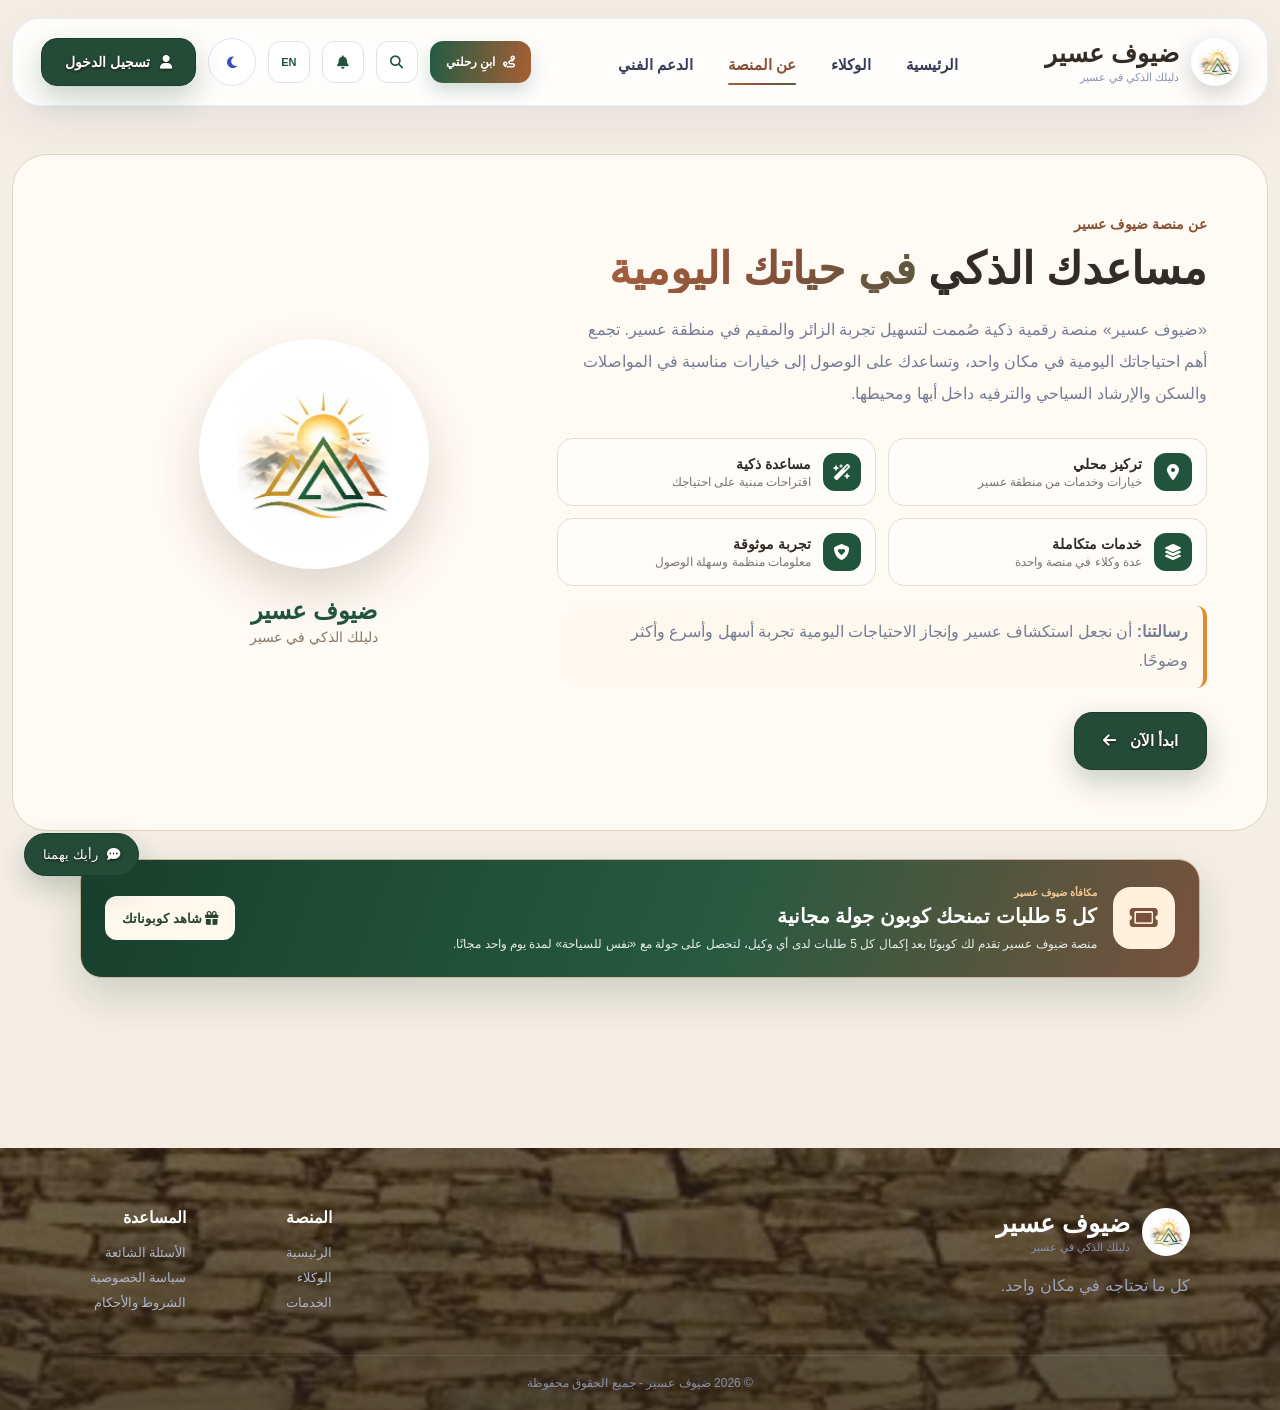
==== about.html @ 9cfccccc "Add real weather-aware smart trip planning" ====
<!DOCTYPE html>
<html lang="ar" dir="rtl">
<head>
    <meta charset="UTF-8"><meta name="viewport" content="width=device-width, initial-scale=1.0">
    <title>عن المنصة | ضيوف عسير</title>
    <link rel="stylesheet" href="style.css?v=275">
    <link rel="icon" type="image/png" href="assets/brand/duof-asir-sun-logo.png">
    <link rel="stylesheet" href="https://cdnjs.cloudflare.com/ajax/libs/font-awesome/6.5.2/css/all.min.css">
</head>
<body class="section-page about-only-page" data-page="about">
    <div class="page-loading"><i class="fa-solid fa-spinner fa-spin"></i><span>جاري فتح معلومات المنصة...</span></div>
    <script src="section-page.js?v=275"></script>
</body>
</html>
---- style.css ----
:root {
    --primary: #8a4f35;
    --primary-dark: #663927;
    --purple: #76684c;

    --text: #352b25;
    --muted: #786c62;

    --white: #ffffff;
    --light-bg: #f5efe6;
    --border: #e4d7c7;

    --gradient:
        linear-gradient(
            120deg,
            #a85f3d 0%,
            #86513a 52%,
            #5d5740 100%
        );

    --shadow:
        0 20px 60px rgba(86, 61, 44, 0.12);
}


* {
    box-sizing: border-box;
    margin: 0;
    padding: 0;
}


html {
    scroll-behavior: smooth;
}


body {
    font-family: "Tajawal", sans-serif;
    background: #f4eee5;
    color: var(--text);
    overflow-x: hidden;
}


button,
input {
    font-family: inherit;
}


button,
a {
    -webkit-tap-highlight-color: transparent;
}


a {
    text-decoration: none;
    color: inherit;
}


/* ================= NAVBAR ================= */

.navbar {
    width: calc(100% - 80px);
    max-width: 1450px;
    min-height: 88px;

    margin: 18px auto;

    padding: 0 28px;

    display: flex;
    align-items: center;
    justify-content: space-between;

    gap: 25px;

    position: sticky;
    top: 12px;
    z-index: 1000;

    background: rgba(255,255,255,.87);

    backdrop-filter: blur(20px);

    border: 1px solid rgba(230,235,250,.9);

    border-radius: 28px;

    box-shadow:
        0 15px 50px rgba(57, 65, 121, .08);
}


.brand {
    display: flex;
    align-items: center;
    gap: 12px;
}


.brand-icon {
    position: relative;

    width: 48px;
    height: 48px;

    display: flex;
    align-items: center;
    justify-content: center;

    border-radius: 16px;

    color: white;

    background: var(--gradient);

    font-size: 20px;

    box-shadow:
        0 8px 25px rgba(93, 80, 255, .25);
}


.brand-icon::after {
    content: "";

    position: absolute;

    width: 18px;
    height: 18px;

    top: -4px;
    left: -4px;

    border-radius: 6px;

    background: linear-gradient(
        135deg,
        #e4a2ff,
        #7d5cff
    );

    transform: rotate(45deg);

    opacity: .85;
}


.brand h2 {
    font-size: 25px;
    font-weight: 800;
    line-height: 1;
}


.brand span {
    display: block;

    margin-top: 5px;

    font-size: 11px;

    color: #8991ac;
}


.nav-links {
    display: flex;
    align-items: center;
    gap: 35px;
}


.nav-links a {
    position: relative;

    padding: 32px 0 27px;

    font-size: 15px;
    font-weight: 600;

    color: #373d59;

    transition: .25s;
}


.nav-links a:hover,
.nav-links a.active {
    color: #6550f5;
}


.nav-links a.active::after {
    content: "";

    position: absolute;

    bottom: 16px;
    right: 0;

    width: 100%;
    height: 2px;

    border-radius: 10px;

    background: var(--gradient);
}


.nav-actions {
    display: flex;
    align-items: center;
    gap: 12px;
}


.theme-btn {
    width: 48px;
    height: 48px;

    border: 1px solid #dde4f6;

    border-radius: 50%;

    background: white;

    color: #394bc5;

    cursor: pointer;

    transition: .25s;
}


.theme-btn:hover {
    transform: translateY(-2px);
    box-shadow: 0 8px 20px rgba(32, 46, 118, .10);
}


.login-btn {
    min-height: 48px;

    display: flex;
    align-items: center;
    gap: 10px;

    padding: 0 23px;

    border: 0;
    border-radius: 16px;

    color: white;

    font-size: 14px;
    font-weight: 700;

    background: var(--gradient);

    cursor: pointer;

    box-shadow:
        0 10px 25px rgba(90, 58, 244, .24);

    transition: .25s;
}


.login-btn:hover {
    transform: translateY(-3px);
}


.login-btn[hidden] { display: none !important; }


/* ================= HERO ================= */

.hero {
    position: relative;

    width: calc(100% - 80px);
    max-width: 1450px;

    min-height: 690px;

    margin: 0 auto;

    padding: 55px 70px 60px;

    display: grid;
    grid-template-columns: 1fr 1.05fr;
    align-items: center;

    border-radius: 35px;

    overflow: hidden;

    background:

        radial-gradient(
            circle at 14% 25%,
            rgba(140, 59, 255, .10),
            transparent 26%
        ),

        radial-gradient(
            circle at 75% 50%,
            rgba(0, 151, 255, .10),
            transparent 32%
        ),

        linear-gradient(
            135deg,
            #ffffff,
            #fbfcff
        );

    border: 1px solid #edf1fb;
}


.hero::before {
    content: "";

    position: absolute;

    width: 800px;
    height: 800px;

    left: -400px;
    top: -300px;

    border-radius: 50%;

    background:
        radial-gradient(
            circle,
            rgba(137, 88, 255, .11),
            transparent 65%
        );
}


.hero-text {
    position: relative;
    z-index: 5;
}


.hero-badge {
    width: fit-content;

    display: flex;
    align-items: center;
    gap: 8px;

    margin-bottom: 20px;

    padding: 8px 15px;

    border: 1px solid #b9d2c2;

    border-radius: 50px;

    color: #244b38;

    background: #edf5ef;

    font-size: 13px;
    font-weight: 700;
}


.hero h1 {
    font-size: clamp(50px, 6vw, 83px);

    font-weight: 800;

    line-height: 1.1;

    letter-spacing: -3px;
}


.hero h1 span {
    display: inline-block;

    margin-top: 4px;

    color: transparent;

    background: var(--gradient);

    -webkit-background-clip: text;
    background-clip: text;
}


.hero-text > p {
    max-width: 590px;

    margin-top: 25px;

    color: var(--muted);

    font-size: 18px;
    line-height: 2;
}


.hero-actions {
    display: flex;
    align-items: center;
    gap: 16px;

    margin-top: 34px;
}


.primary-btn {
    min-height: 58px;

    display: inline-flex;
    align-items: center;
    justify-content: center;
    gap: 14px;

    padding: 0 28px;

    border: 0;
    border-radius: 18px;

    background: var(--gradient);

    color: white;

    font-size: 15px;
    font-weight: 700;

    box-shadow:
        0 13px 28px rgba(80, 62, 245, .25);

    transition: .25s;
}


.primary-btn:hover {
    transform: translateY(-4px);

    box-shadow:
        0 18px 35px rgba(80, 62, 245, .34);
}


.watch-btn {
    min-height: 58px;

    padding: 0 20px;

    display: flex;
    align-items: center;
    gap: 11px;

    border: 0;

    background: transparent;

    color: #48506a;

    cursor: pointer;

    font-weight: 600;
}


.watch-btn span {
    width: 42px;
    height: 42px;

    display: grid;
    place-items: center;

    border-radius: 50%;

    color: #5b58ed;

    background: white;

    box-shadow:
        0 8px 20px rgba(33, 43, 105, .12);
}


.hero-stats {
    margin-top: 45px;

    display: flex;
    align-items: center;
    gap: 28px;
}


.hero-stats div:not(.divider) {
    display: flex;
    flex-direction: column;
}


.hero-stats strong {
    color: #353f92;

    font-size: 21px;
    font-weight: 800;
}


.hero-stats span {
    margin-top: 4px;

    color: #8a91a6;

    font-size: 12px;
}


.divider {
    width: 1px;
    height: 36px;

    background: #e0e5f2;
}


/* ================= HERO VISUAL ================= */

.hero-visual {
    position: relative;

    min-height: 540px;

    display: flex;
    align-items: center;
    justify-content: center;
}


.glow {
    position: absolute;

    border-radius: 50%;

    filter: blur(20px);
}


.glow-one {
    width: 420px;
    height: 420px;

    background: rgba(69, 139, 255, .13);
}


.glow-two {
    width: 290px;
    height: 290px;

    left: 16%;
    top: 12%;

    background: rgba(152, 60, 255, .10);
}


.orbit {
    position: absolute;

    border: 1.5px solid rgba(95, 132, 255, .17);

    border-radius: 50%;

    transform: rotate(-20deg);
}


.orbit-one {
    width: 520px;
    height: 250px;
}


.orbit-two {
    width: 450px;
    height: 360px;

    transform: rotate(28deg);
}


.ai-platform {
    position: relative;

    width: 340px;
    height: 340px;

    display: flex;
    align-items: center;
    justify-content: center;
}


.robot {
    position: absolute;

    top: 52px;

    z-index: 6;

    animation: floatingRobot 3s ease-in-out infinite;
}


@keyframes floatingRobot {

    0%,
    100% {
        transform: translateY(0);
    }

    50% {
        transform: translateY(-10px);
    }
}


.robot-head {
    position: relative;

    width: 170px;
    height: 135px;

    display: flex;
    align-items: center;
    justify-content: center;

    border-radius: 62px;

    background:
        linear-gradient(
            145deg,
            #ffffff,
            #e8efff
        );

    box-shadow:
        0 20px 40px rgba(47, 78, 175, .25),
        inset 0 -10px 18px rgba(117, 152, 235, .18);

    border: 3px solid white;
}


.robot-face {
    width: 125px;
    height: 82px;

    border-radius: 39px;

    background:
        linear-gradient(
            180deg,
            #0f1c54,
            #182055
        );

    box-shadow:
        inset 0 0 20px rgba(22, 102, 255, .18);
}


.eyes {
    height: 52px;

    display: flex;
    justify-content: center;
    align-items: flex-end;
    gap: 37px;
}


.eyes span {
    width: 15px;
    height: 19px;

    border-radius: 50%;

    background: #28eafa;

    box-shadow:
        0 0 12px #20e2ff,
        0 0 20px rgba(31, 231, 255, .7);
}


.robot-smile {
    width: 30px;
    height: 13px;

    margin: 2px auto;

    border-bottom: 3px solid #22e7f8;

    border-radius: 0 0 20px 20px;
}


.robot-ear {
    position: absolute;

    width: 19px;
    height: 48px;

    top: 44px;

    border-radius: 10px;

    background: #dbe8ff;

    box-shadow:
        inset 0 0 8px #8eb7ff;
}


.robot-ear.left {
    left: -10px;
}


.robot-ear.right {
    right: -10px;
}


.platform-ring {
    position: absolute;

    bottom: 46px;

    border-radius: 50%;

    background:
        linear-gradient(
            180deg,
            #f7fbff,
            #b9d3ff
        );

    border: 4px solid white;

    box-shadow:
        0 20px 40px rgba(49, 92, 196, .20);
}


.ring-1 {
    width: 260px;
    height: 94px;
}


.ring-2 {
    bottom: 65px;

    width: 210px;
    height: 70px;

    background:
        linear-gradient(
            180deg,
            #5288ff,
            #374eff
        );

    box-shadow:
        0 0 28px rgba(40, 121, 255, .45);
}


.platform-core {
    position: absolute;

    bottom: 85px;

    width: 135px;
    height: 35px;

    border-radius: 50%;

    background: #b3fbff;

    box-shadow:
        0 0 30px #4ce6ff,
        0 0 55px rgba(75, 112, 255, .7);
}


.agent-bubble {
    position: absolute;

    z-index: 9;

    width: 145px;
    min-height: 118px;

    padding: 13px;

    display: flex;
    flex-direction: column;
    align-items: center;
    justify-content: center;

    gap: 8px;

    border-radius: 28px;

    color: white;

    font-size: 12px;
    font-weight: 700;

    text-align: center;

    border: 2px solid rgba(255,255,255,.82);

    box-shadow:
        0 15px 35px rgba(38, 64, 135, .15);

    transition: .3s;
}


.agent-bubble:hover {
    transform: translateY(-8px) scale(1.04);
}


.bubble-icon {
    font-size: 32px;
}


.bubble-house {
    top: 5px;
    right: 45px;

    background:
        linear-gradient(
            135deg,
            #2965ff,
            #17bde5
        );
}


.bubble-education {
    top: 30px;
    left: 10px;

    background:
        linear-gradient(
            135deg,
            #724af6,
            #b55af6
        );
}


.bubble-job {
    bottom: 40px;
    left: -10px;

    background:
        linear-gradient(
            135deg,
            #0fa7c3,
            #30d9bd
        );
}


.bubble-fun {
    bottom: 35px;
    right: 25px;

    background:
        linear-gradient(
            135deg,
            #ff6e6e,
            #fc66a3
        );
}


.spark {
    position: absolute;

    z-index: 8;

    color: #9167ff;

    font-size: 24px;

    animation: sparkle 2s ease-in-out infinite;
}


.spark1 {
    right: 35%;
    top: 40px;
}


.spark2 {
    left: 28%;
    top: 130px;

    font-size: 14px;
}


.spark3 {
    bottom: 40px;
    right: 45%;

    font-size: 15px;
}


@keyframes sparkle {

    50% {
        opacity: .3;
        transform: scale(.7);
    }
}


/* ================= SECTION HEADING ================= */

.agents-section {
    width: calc(100% - 80px);
    max-width: 1450px;

    margin: 28px auto 0;

    padding: 70px 28px 75px;

    border: 1px solid #edf0f8;

    border-radius: 35px;

    background: white;
}


.section-heading {
    max-width: 720px;

    margin: 0 auto 42px;

    text-align: center;
}


.mini-title {
    color: #6357ee;

    font-size: 14px;
    font-weight: 700;
}


.section-heading h2,
.about-content h2 {
    margin-top: 10px;

    font-size: clamp(31px, 4vw, 44px);

    font-weight: 800;
}


.section-heading h2 span,
.about-content h2 span {
    color: transparent;

    background: var(--gradient);

    -webkit-background-clip: text;
    background-clip: text;
}


.section-heading p {
    margin-top: 10px;

    color: #858ca5;

    font-size: 14px;
}


/* ================= AGENT CARDS ================= */

.agents-grid {
    display: grid;
    grid-template-columns: repeat(5, minmax(0, 1fr));

    gap: 22px;
}


.agent-card {
    min-width: 0;

    border: 1px solid #e7ebf6;

    border-radius: 27px;

    overflow: hidden;

    background: #fff;

    box-shadow:
        0 12px 35px rgba(49, 61, 112, .06);

    transition: transform .3s ease,
                box-shadow .3s ease,
                border .3s;
}


.agent-card:hover {
    transform: translateY(-9px);

    box-shadow:
        0 22px 45px rgba(46, 57, 113, .12);
}


.housing-card:hover {
    border-color: #b8d0ff;
}

.transport-card:hover {
    border-color: #efb46f;
}


.hr-card:hover {
    border-color: #dac2ff;
}


.education-card:hover {
    border-color: #b8e8ed;
}


.entertainment-card:hover {
    border-color: #ffd2c2;
}


.card-visual {
    position: relative;

    height: 205px;

    overflow: hidden;

    display: flex;
    align-items: center;
    justify-content: center;
}


.visual-housing {
    background:
        linear-gradient(
            180deg,
            #edf5ff,
            #fafcff
        );
}


.visual-hr {
    background:
        linear-gradient(
            180deg,
            #f4efff,
            #fcfbff
        );
}


.visual-education {
    background:
        linear-gradient(
            180deg,
            #e9fbfb,
            #fbffff
        );
}


.visual-entertainment {
    background:
        linear-gradient(
            180deg,
            #fff1ec,
            #fffdfb
        );
}


.visual-circle {
    position: absolute;

    width: 220px;
    height: 130px;

    bottom: -50px;

    border-radius: 50%;

    background: rgba(255,255,255,.8);
}


.floating-icon {
    position: absolute;

    left: 15px;
    top: 15px;

    width: 48px;
    height: 48px;

    display: grid;
    place-items: center;

    border-radius: 50%;

    color: white;

    font-size: 18px;

    background: var(--gradient);

    border: 5px solid white;

    box-shadow:
        0 7px 18px rgba(76, 75, 175, .20);
}


.main-house {
    position: absolute;

    z-index: 4;

    bottom: 33px;

    font-size: 75px;

    color: #2777e7;

    filter: drop-shadow(
        0 10px 12px rgba(32, 95, 203, .18)
    );
}


.transport {
    position: absolute;

    z-index: 5;

    bottom: 32px;
    right: 36px;

    font-size: 42px;

    color: #3375e8;
}


.building-one,
.building-two {
    position: absolute;

    bottom: 36px;

    color: #8cbaff;
}


.building-one {
    left: 32px;
    font-size: 53px;
}


.building-two {
    right: 25px;
    font-size: 45px;
}


.briefcase {
    z-index: 5;

    font-size: 82px;

    color: #5335cc;

    filter:
        drop-shadow(
            0 13px 12px rgba(83, 53, 204, .20)
        );
}


.office-one {
    position: absolute;

    bottom: 26px;
    right: 24px;

    font-size: 48px;

    color: #b8a8f2;
}


.office-tree {
    position: absolute;

    bottom: 24px;
    left: 28px;

    font-size: 44px;

    color: #8e82dd;
}


.books {
    position: absolute;

    bottom: 35px;

    display: flex;
    gap: 7px;

    font-size: 59px;

    color: #18a7b8;
}


.graduation {
    position: absolute;

    top: 45px;

    z-index: 5;

    font-size: 70px;

    color: #138dbb;

    filter:
        drop-shadow(
            0 12px 12px rgba(17, 157, 185, .18)
        );
}


.popcorn {
    position: absolute;

    z-index: 5;

    right: 35px;
    bottom: 38px;

    font-size: 65px;

    color: #ff825e;
}


.game {
    position: absolute;

    bottom: 30px;
    left: 33px;

    font-size: 54px;

    color: #ff5f7e;
}


.ticket {
    position: absolute;

    top: 38px;

    font-size: 50px;

    color: #ff9a72;
}


.card-content {
    padding: 23px 22px 21px;

    text-align: right;
}


.card-content h3 {
    margin-bottom: 10px;

    color: #2d3554;

    font-size: 19px;
    font-weight: 800;
}


.housing-card h3 {
    color: #145dda;
}

.transport-card h3 {
    color: #b66522;
}


.hr-card h3 {
    color: #6036d3;
}


.education-card h3 {
    color: #0989a0;
}


.entertainment-card h3 {
    color: #ef613f;
}


.card-content p {
    min-height: 64px;

    color: #747d95;

    font-size: 13px;
    line-height: 1.8;
}


.tags {
    display: flex;
    flex-wrap: wrap;
    gap: 7px;

    margin: 17px 0;
}


.tags span {
    padding: 5px 12px;

    border-radius: 50px;

    background: #f3f6fd;

    color: #6c7692;

    font-size: 11px;
    font-weight: 600;
}


.housing-card .tags span {
    background: #edf4ff;
    color: #2d69dd;
}

.transport-card .tags span {
    background: #fff2df;
    color: #a9581d;
}


.hr-card .tags span {
    background: #f4edff;
    color: #7247db;
}


.education-card .tags span {
    background: #e8faf9;
    color: #168c98;
}


.entertainment-card .tags span {
    background: #fff0eb;
    color: #ef6948;
}


.agent-button {
    width: 100%;
    min-height: 48px;

    display: flex;
    align-items: center;
    justify-content: center;
    gap: 10px;

    border: 0;

    border-radius: 15px;

    color: white;

    font-weight: 700;

    cursor: pointer;

    transition: .25s;

    box-shadow:
        0 9px 20px rgba(67, 75, 170, .15);
}


.agent-button:hover {
    transform: translateY(-3px);
}


.blue-button {
    background:
        linear-gradient(
            110deg,
            #0788ff,
            #4858fb
        );
}


.purple-button {
    background:
        linear-gradient(
            110deg,
            #7136ed,
            #ad2ef4
        );
}


.cyan-button {
    background:
        linear-gradient(
            110deg,
            #09a3be,
            #35c8af
        );
}


.orange-button {
    background:
        linear-gradient(
            110deg,
            #ff7c4e,
            #ff3d87
        );
}


/* ================= SERVICES ================= */

.services {
    padding: 100px 7%;

    background:
        radial-gradient(
            circle at 15% 20%,
            rgba(153, 83, 255, .07),
            transparent 25%
        ),

        radial-gradient(
            circle at 85% 70%,
            rgba(27, 145, 255, .07),
            transparent 25%
        );
}


.service-grid {
    max-width: 1100px;

    margin: auto;

    display: grid;
    grid-template-columns: repeat(3, 1fr);

    gap: 25px;
}


.service-card {
    padding: 35px;

    text-align: center;

    border: 1px solid #e9ecf7;

    border-radius: 25px;

    background: rgba(255,255,255,.85);

    box-shadow: var(--shadow);

    transition: .3s;
}


.service-card:hover {
    transform: translateY(-7px);
}


.service-icon {
    width: 64px;
    height: 64px;

    margin: 0 auto 17px;

    display: grid;
    place-items: center;

    border-radius: 20px;

    color: white;

    background: var(--gradient);

    font-size: 22px;

    box-shadow:
        0 12px 25px rgba(84, 69, 237, .22);
}


.service-card h3 {
    margin-bottom: 8px;

    font-size: 20px;
}


.service-card p {
    color: #7d849b;

    font-size: 14px;
    line-height: 1.8;
}


/* ================= ABOUT ================= */

.about {
    padding: 20px 7% 100px;
}


.about-container {
    max-width: 1300px;
    min-height: 430px;

    margin: auto;

    padding: 60px;

    display: grid;
    grid-template-columns: 1.15fr .85fr;
    align-items: center;

    border-radius: 35px;

    background: #fffaf3;

    border: 1px solid #e4d3bf;
}


.about-content > p {
    max-width: 640px;

    margin: 20px 0 28px;

    color: #747d95;

    font-size: 16px;
    line-height: 2;
}


.about-graphic {
    display: flex;
    justify-content: center;
}


.about-circle {
    width: 230px;
    height: 230px;

    display: grid;
    place-items: center;

    border-radius: 50%;

    color: white;

    font-size: 70px;

    background: var(--gradient);

    box-shadow: 0 22px 48px rgba(73, 53, 38, .18);
}


/* ================= FOOTER ================= */

footer {
    padding: 60px 7% 20px;

    background:
        linear-gradient(rgba(43, 34, 25, .68), rgba(43, 34, 25, .78)),
        url("assets/brand/southern-stone-texture.png") center / cover;

    color: white;
}


.footer-container {
    max-width: 1300px;

    margin: auto;

    display: flex;
    justify-content: space-between;

    gap: 80px;
}


.footer-brand p {
    margin-top: 20px;

    color: #9ba2bc;
}


.footer-links {
    display: flex;
    gap: 100px;
}


.footer-links div {
    display: flex;
    flex-direction: column;
    gap: 10px;
}


.footer-links h4 {
    margin-bottom: 8px;
}


.footer-links a {
    color: #aeb5c9;

    font-size: 13px;

    transition: .2s;
}


.footer-links a:hover {
    color: white;
}


.copyright {
    max-width: 1300px;

    margin: 45px auto 0;

    padding-top: 20px;

    text-align: center;

    border-top: 1px solid rgba(255,255,255,.08);

    color: #878fa8;

    font-size: 12px;
}


/* ================= MODAL ================= */

.modal {
    position: fixed;

    inset: 0;

    z-index: 5000;

    display: none;
    align-items: center;
    justify-content: center;

    padding: 20px;

    background: rgba(17, 23, 55, .53);

    backdrop-filter: blur(8px);
}


.modal.show {
    display: flex;
}

/* Keep utility forms above the full-screen agent workspace. */
#utilityModal.show {
    z-index: 6200;
}


.modal-box {
    position: relative;

    width: min(980px, 96%);

    padding: 35px;

    border-radius: 30px;

    background: white;

    box-shadow:
        0 30px 90px rgba(19, 23, 54, .30);

    animation: modalShow .27s ease;
}


@keyframes modalShow {

    from {
        opacity: 0;
        transform: translateY(20px) scale(.96);
    }

    to {
        opacity: 1;
        transform: none;
    }
}


.close-modal {
    position: absolute;

    top: 20px;
    left: 20px;

    width: 38px;
    height: 38px;

    display: grid;
    place-items: center;

    border: 0;
    border-radius: 50%;

    color: #59617a;

    background: #f2f4fb;

    cursor: pointer;
}


.modal-agent-icon {
    width: 65px;
    height: 65px;

    margin: 0 auto 12px;

    display: grid;
    place-items: center;

    border-radius: 20px;

    color: white;

    font-size: 25px;

    background: var(--gradient);

    box-shadow:
        0 12px 25px rgba(76, 68, 229, .24);
}


.modal-label {
    display: block;

    text-align: center;

    color: #8575dc;

    font-size: 12px;
}


.modal-box > h2 {
    margin-top: 6px;

    text-align: center;

    font-size: 25px;
}


.modal-box > p {
    margin-top: 7px;

    text-align: center;

    color: #838aa0;

    font-size: 13px;
}


.chat-area {
    margin-top: 25px;

    padding: 20px;

    border-radius: 20px;

    background: #f7f9ff;
}


.assistant-message {
    display: flex;
    align-items: flex-start;
    gap: 10px;
}


.chat-avatar {
    flex-shrink: 0;

    width: 35px;
    height: 35px;

    display: grid;
    place-items: center;

    border-radius: 12px;

    color: white;

    background: var(--gradient);
}


.assistant-message p {
    max-width: 80%;

    padding: 12px 14px;

    border-radius: 15px 4px 15px 15px;

    background: white;

    color: #59617a;

    line-height: 1.7;

    font-size: 13px;

    box-shadow:
        0 5px 18px rgba(44, 53, 100, .06);
}


#messages {
    margin-top: 12px;
}


.user-message {
    width: fit-content;
    max-width: 80%;

    margin-right: auto;
    margin-bottom: 10px;

    padding: 11px 14px;

    border-radius: 15px 15px 4px 15px;

    color: white;

    background: var(--gradient);

    font-size: 13px;
}


.bot-message {
    width: fit-content;
    max-width: 82%;

    margin-left: auto;
    margin-bottom: 10px;

    padding: 11px 14px;

    border-radius: 15px 4px 15px 15px;

    background: white;

    color: #59617a;

    font-size: 13px;
    line-height: 1.7;
}


.input-container {
    display: flex;

    margin-top: 17px;

    border-radius: 15px;

    overflow: hidden;

    background: white;

    border: 1px solid #e4e8f4;
}


.input-container input {
    flex: 1;

    min-width: 0;

    padding: 15px;

    border: 0;

    background: transparent;

    outline: none;

    font-size: 14px;
}


.input-container button {
    width: 58px;

    border: 0;

    color: white;

    background: var(--gradient);

    cursor: pointer;
}


/* ================= RESPONSIVE ================= */

@media (max-width: 1150px) {

    .nav-links {
        display: none;
    }

    .hero {
        grid-template-columns: 1fr;
    }

    .hero-text {
        text-align: center;
    }

    .hero-badge {
        margin-inline: auto;
    }

    .hero-text > p {
        margin-inline: auto;
    }

    .hero-actions,
    .hero-stats {
        justify-content: center;
    }

    .hero-visual {
        margin-top: 30px;
    }

    .agents-grid {
        grid-template-columns: repeat(2, 1fr);
    }

}


@media (max-width: 750px) {

    .navbar,
    .hero,
    .agents-section {
        width: calc(100% - 24px);
    }

    .navbar {
        min-height: 72px;

        margin-top: 8px;

        padding: 0 15px;

        border-radius: 22px;
    }

    .brand-icon {
        width: 42px;
        height: 42px;
    }

    .brand h2 {
        font-size: 20px;
    }

    .brand span {
        font-size: 9px;
    }

    .login-btn {
        display: none;
    }

    .hero {
        padding: 60px 18px 30px;
    }

    .hero h1 {
        letter-spacing: -1px;
    }

    .hero-text > p {
        font-size: 15px;
    }

    .hero-actions {
        flex-direction: column;
    }

    .primary-btn,
    .watch-btn {
        width: 100%;
        justify-content: center;
    }

    .hero-stats {
        gap: 14px;
    }

    .hero-visual {
        min-height: 470px;

        transform: scale(.85);
    }

    .agent-bubble {
        width: 125px;
        min-height: 105px;
    }

    .agents-section {
        padding: 55px 15px;
    }

    .agents-grid,
    .service-grid {
        grid-template-columns: 1fr;
    }

    .about {
        padding-inline: 12px;
    }

    .about-container {
        padding: 40px 22px;

        grid-template-columns: 1fr;

        text-align: center;
    }

    .about-content > p {
        margin-inline: auto;
    }

    .about-graphic {
        margin-top: 60px;
    }

    .footer-container {
        flex-direction: column;
    }

    .footer-links {
        gap: 50px;
    }

}


@media (max-width: 450px) {

    .hero-visual {
        margin-left: -40px;
        margin-right: -40px;

        transform: scale(.7);
    }

    .hero-stats {
        flex-wrap: wrap;
    }

    .divider {
        display: none;
    }

}

.abha-video-page {
    position: fixed;
    inset: 0;
    z-index: 10000;
    display: none;
    align-items: center;
    justify-content: center;
    background: #000;
}

.abha-video-page.show { display: flex; }

.abha-video-page video {
    width: 100vw;
    height: 100vh;
    border: 0;
    background: #000;
    object-fit: contain;
}

.card-visual .agent-photo {
    position: absolute;
    inset: 0;
    z-index: 20;
    width: 100%;
    height: 100%;
    object-fit: cover;
    transition: transform .45s ease;
}

.agent-card:hover .agent-photo { transform: scale(1.055); }

.card-visual::after {
    content: "";
    position: absolute;
    inset: auto 0 0;
    z-index: 21;
    height: 45%;
    background: linear-gradient(to top, rgba(47,32,23,.42), transparent);
    pointer-events: none;
}

.card-visual > :not(.agent-photo) { visibility: hidden; }

.logout-btn {
    min-height: 43px;
    padding: 0 16px;
    display: inline-flex;
    align-items: center;
    justify-content: center;
    gap: 8px;
    border: 1px solid #d8c7b8;
    border-radius: 14px;
    color: #744734;
    background: #fffaf3;
    font-weight: 700;
    cursor: pointer;
    transition: .2s;
}

.logout-btn:hover { background: #f1e2d5; transform: translateY(-2px); }
.logout-btn[hidden] { display: none; }

/* ================= ABHA / AL-QATT AL-ASIRI IDENTITY ================= */

.navbar::before {
    content: none;
}

.hero::after {
    content: "";
    position: absolute;
    inset: auto 0 0;
    width: 100%;
    height: 118px;
    background: transparent url("assets/brand/al-qatt-approved-transparent.png") center bottom / auto 100% repeat-x;
    opacity: 1;
    pointer-events: none;
}

.dark-mode .hero::after {
    background: transparent url("assets/brand/al-qatt-approved-transparent.png") center bottom / auto 100% repeat-x;
    opacity: 1;
}

@media (max-width: 750px) {
    .hero::after {
        width: 100%;
        height: 82px;
        opacity: 1;
    }
}

/* شعار البرنامج */
.brand-icon {
    background: #fff url("assets/brand/duof-asir-sun-logo.png") center / contain no-repeat;
    border-radius: 50%;
    border: 2px solid #fff;
    box-shadow: 0 8px 24px rgba(60, 45, 31, .24);
}

.brand-icon i {
    display: none;
}

.brand-icon::after { display: none; }

/* لوحة ترابية موحدة */
.blue-button, .purple-button, .cyan-button, .orange-button,
.bubble-house, .bubble-education, .bubble-job, .bubble-fun {
    background: linear-gradient(120deg, #a86443, #6f503d);
}

.hero, .agents-section, .service-card, .agent-card, .modal-box {
    border-color: #e1d3c2;
}

.hero {
    background: radial-gradient(circle at 20% 25%, rgba(171,104,66,.12), transparent 30%), linear-gradient(135deg, #faf6ef, #efe4d6);
}

.agents-section, .agent-card, .service-card, .modal-box { background-color: #fffaf3; }
.mini-title, .property-prices b { color: #8a4f35; }
.transport-card h3, .housing-card h3, .hr-card h3, .education-card h3, .entertainment-card h3 { color: #654535; }

.feedback-fab {
    position: fixed;
    left: 24px;
    bottom: 24px;
    z-index: 1500;
    padding: 13px 18px;
    display: flex;
    align-items: center;
    gap: 9px;
    border: 0;
    border-radius: 50px;
    color: white;
    background: linear-gradient(120deg, #a85f3d, #665540);
    box-shadow: 0 12px 30px rgba(74,49,34,.28);
    cursor: pointer;
}

.form-modal-box { width: min(480px, 96%); }
#signupModal .form-modal-box { max-height: calc(100dvh - 32px); overflow-y: auto; }
.signup-back-button {
    position: sticky;
    top: 0;
    z-index: 3;
    width: max-content;
    margin: -10px 0 10px auto;
    padding: 9px 13px;
    display: flex;
    align-items: center;
    gap: 7px;
    border: 1px solid #d9c7b3;
    border-radius: 999px;
    color: #20543d;
    background: #fffaf3;
    box-shadow: 0 7px 18px rgba(58, 44, 34, .1);
    font-family: inherit;
    font-weight: 800;
    cursor: pointer;
}
.signup-back-button:hover { color: #fff; background: #20543d; }
.action-form { margin-top: 22px; display: grid; gap: 15px; }
.action-form > label { display: grid; gap: 7px; color: #55483e; font-size: 13px; font-weight: 700; }
.field-help { display: inline-flex; align-items: center; gap: 5px; color: #7d756e; font-size: 10px; font-weight: 500; }
.field-help i { color: #20543d; }
.action-form input, .action-form textarea, .action-form select {
    width: 100%;
    padding: 13px 14px;
    border: 1px solid #ded2c4;
    border-radius: 12px;
    background: #fffdf9;
    outline: none;
    resize: vertical;
}
.action-form input:focus, .action-form textarea:focus, .action-form select:focus { border-color: #9b5b3c; box-shadow: 0 0 0 3px rgba(155,91,60,.12); }
.booking-dates { display: grid; grid-template-columns: 1fr 1fr; gap: 12px; }
.booking-dates label { display: grid; gap: 7px; color: #55483e; font-size: 13px; font-weight: 700; }
.booking-total { padding: 14px; border-radius: 13px; background: #f3eadc; color: #244b38; text-align: center; font-weight: 800; }
.form-submit { min-height: 48px; border: 0; border-radius: 13px; color: white; background: var(--gradient); cursor: pointer; font-weight: 700; }
.form-status { min-height: 20px; color: #a23e32; font-size: 12px; text-align: center; }
.form-status.success { color: #39704c; }
.rating-field { border: 0; }
.rating-field legend { margin-bottom: 9px; color: #55483e; font-size: 13px; font-weight: 700; }
.rating-options { display: grid; grid-template-columns: repeat(4, 1fr); gap: 8px; }
.rating-options label { cursor: pointer; }
.rating-options input { position: absolute; opacity: 0; pointer-events: none; }
.rating-options label > span { padding: 11px; display: block; border: 1px solid #ded2c4; border-radius: 12px; text-align: center; font-size: 25px; }
.rating-options label > small { display: block; margin-top: 4px; text-align: center; color: #786c62; }
.rating-options input:checked + span { border-color: #9b5b3c; background: #f2e2d5; box-shadow: 0 0 0 2px rgba(155,91,60,.15); }
.dark-mode .action-form input, .dark-mode .action-form textarea, .dark-mode .action-form select { background: #111; border-color: #383838; color: white; }
.dark-mode .booking-total { background: #191919; color: #f0a34d; }

/* أزرار ومربعات باللون الأخضر الغامق */
.ai-platform {
    display: none;
}

.hero-center-photo {
    position: absolute;
    top: 50%;
    left: 50%;
    z-index: 7;
    width: min(340px, 62%);
    aspect-ratio: 3 / 2;
    object-fit: cover;
    border: 8px solid #eee3d3;
    border-radius: 28px;
    box-shadow:
        0 0 0 3px rgba(91, 66, 44, .45),
        0 22px 50px rgba(60, 43, 30, .28);
    transform: translate(-50%, -50%);
}

.primary-btn,
.login-btn,
.agent-button,
.agent-bubble,
.form-submit,
.feedback-fab {
    background-image: none;
    background-color: #244b38;
    color: #fff;
    text-shadow: 0 1px 3px rgba(28, 18, 10, .9);
    border: 1px solid #1b3c2c;
    box-shadow: 0 12px 28px rgba(31, 70, 50, .24);
}

.primary-btn:hover,
.login-btn:hover,
.agent-button:hover,
.agent-bubble:hover,
.form-submit:hover,
.feedback-fab:hover {
    background-color: #306247;
    filter: brightness(1.04);
}

/* توهجات سماوية مستوحاة من سماء أبها */
.hero::before {
    background: radial-gradient(circle, rgba(72, 166, 190, .16), transparent 65%);
}

.glow-one { background: rgba(224, 132, 46, .18); }
.glow-two { background: rgba(244, 165, 72, .16); }
.orbit { border-color: rgba(214, 123, 39, .30); }
.spark { color: #e1842f; }

/* الصفحات المستقلة */
.page-loading {
    min-height: 100vh;
    display: flex;
    align-items: center;
    justify-content: center;
    gap: 12px;
    color: #76533f;
    font-weight: 700;
}

.home-page .agents-section,
.home-page .about,
.section-page .hero {
    display: none;
}

.home-page footer {
    margin-top: 28px;
}

.agents-only-page .services,
.agents-only-page .about,
.services-only-page .agents-section,
.services-only-page .about,
.about-only-page .agents-section,
.about-only-page .services,
.contact-only-page .agents-section,
.contact-only-page .services,
.contact-only-page .about {
    display: none;
}

.agents-only-page .agents-section,
.services-only-page .services,
.about-only-page .about {
    margin-top: 28px;
    margin-bottom: 70px;
}

.section-page .nav-links a.active {
    color: var(--primary);
}

.contact-only-page footer {
    margin-top: 0;
}

.contact-page-panel {
    width: calc(100% - 80px);
    max-width: 1300px;
    margin: 28px auto 0;
    padding: 70px 40px;
    border: 1px solid #e1d3c2;
    border-radius: 32px 32px 0 0;
    background: #fffaf3;
    text-align: center;
}

.contact-page-panel h1 { margin: 10px 0; font-size: clamp(30px, 5vw, 48px); }
.contact-page-panel > p { color: var(--muted); }
.contact-options { max-width: 900px; margin: 35px auto 0; display: grid; grid-template-columns: repeat(3, 1fr); gap: 16px; }
.contact-options > * {
    min-height: 170px;
    padding: 25px;
    display: flex;
    flex-direction: column;
    align-items: center;
    justify-content: center;
    gap: 9px;
    border: 1px solid #dfd1c1;
    border-radius: 20px;
    background: #f5ede2;
}
.contact-options i { color: #8a4f35; font-size: 27px; }
.contact-options span { color: var(--muted); font-size: 13px; }

/* عرض السكن والفنادق بصفحة واسعة والمساعد أسفلها */
.modal-box:has(.agent-workspace) {
    width: min(1320px, 98vw);
    max-height: 94vh;
    overflow-y: auto;
    padding: 30px;
}

.modal-box:has(.agent-workspace) .agent-workspace {
    grid-template-columns: 1fr;
    gap: 14px;
}

.modal-box:has(.agent-workspace) .recommendations-panel {
    width: 100%;
    padding: 20px;
}

.modal-box:has(.agent-workspace) .recommendations-list {
    max-height: none;
    overflow: visible;
    grid-template-columns: repeat(4, minmax(0, 1fr));
    gap: 15px;
}

.modal-box:has(.agent-workspace) .recommendation-item:not(.property-item) {
    min-height: 115px;
    justify-content: center;
    font-size: 16px;
}

.modal-box:has(.agent-workspace) .recommendation-item:not(.property-item) > i {
    font-size: 25px;
}

.modal-box:has(.agent-workspace) .recommendation-item:not(.property-item) strong { font-size: 15px; }
.modal-box:has(.agent-workspace) .recommendation-item:not(.property-item) small { font-size: 12px; }

.modal-box:has(.agent-workspace) .chat-area {
    padding: 14px 18px;
    display: grid;
    grid-template-columns: minmax(220px, .65fr) minmax(320px, 1.35fr);
    gap: 12px 18px;
    align-items: center;
}

.modal-box:has(.agent-workspace) .assistant-message { margin: 0; }
.modal-box:has(.agent-workspace) .assistant-message p { max-width: none; }
.modal-box:has(.agent-workspace) #messages {
    grid-column: 1 / -1;
    max-height: 110px;
    overflow-y: auto;
    margin: 0;
}
.modal-box:has(.agent-workspace) .input-container { margin: 0; }

.modal-box:has(.property-item) {
    width: min(1320px, 98vw);
    max-height: 94vh;
    overflow-y: auto;
    padding: 30px;
}

.modal-box:has(.property-item) .agent-workspace {
    grid-template-columns: 1fr;
    gap: 14px;
}

.modal-box:has(.property-item) .recommendations-panel {
    width: 100%;
    padding: 20px;
}

.modal-box:has(.property-item) .recommendations-list {
    max-height: none;
    overflow: visible;
    grid-template-columns: repeat(4, minmax(0, 1fr));
    gap: 15px;
}

.modal-box:has(.property-item) .property-item > img {
    height: 155px;
}

.modal-box:has(.property-item) .chat-area {
    padding: 14px 18px;
    display: grid;
    grid-template-columns: minmax(220px, .65fr) minmax(320px, 1.35fr);
    gap: 12px 18px;
    align-items: center;
}

.modal-box:has(.property-item) .assistant-message { margin: 0; }
.modal-box:has(.property-item) .assistant-message p { max-width: none; }
.modal-box:has(.property-item) #messages {
    grid-column: 1 / -1;
    max-height: 110px;
    overflow-y: auto;
    margin: 0;
}
.modal-box:has(.property-item) .input-container { margin: 0; }

@media (max-width: 1000px) {
    .modal-box:has(.agent-workspace) .recommendations-list { grid-template-columns: repeat(2, minmax(0, 1fr)); }
    .modal-box:has(.property-item) .recommendations-list { grid-template-columns: repeat(2, minmax(0, 1fr)); }
}

@media (max-width: 750px) {
    .contact-page-panel { width: calc(100% - 24px); padding: 50px 18px; }
    .contact-options { grid-template-columns: 1fr; }
    .modal-box:has(.agent-workspace) { padding: 24px 12px; }
    .modal-box:has(.agent-workspace) .recommendations-list { grid-template-columns: 1fr; }
    .modal-box:has(.agent-workspace) .chat-area { grid-template-columns: 1fr; }
    .modal-box:has(.agent-workspace) #messages { grid-column: auto; }
    .modal-box:has(.property-item) { padding: 24px 12px; }
    .modal-box:has(.property-item) .recommendations-list { grid-template-columns: 1fr; }
    .modal-box:has(.property-item) .chat-area { grid-template-columns: 1fr; }
    .modal-box:has(.property-item) #messages { grid-column: auto; }
}

@media (max-width: 600px) {
    .feedback-fab span { display: none; }
    .feedback-fab { width: 52px; height: 52px; padding: 0; justify-content: center; }
}

.agent-card { animation: agentCardReveal .45s ease both; }
.agent-card:nth-child(2) { animation-delay: .06s; }
.agent-card:nth-child(3) { animation-delay: .12s; }
.agent-card:nth-child(4) { animation-delay: .18s; }
.agent-card:nth-child(5) { animation-delay: .24s; }
@keyframes agentCardReveal { from { opacity: 0; transform: translateY(16px); } to { opacity: 1; transform: none; } }

@media (prefers-reduced-motion: reduce) {
    *, *::before, *::after { scroll-behavior: auto !important; animation-duration: .01ms !important; animation-iteration-count: 1 !important; transition-duration: .01ms !important; }
}

/* Supervisor, dashboard, roles, and live updates */
.smart-request-suggestions {
    display: flex !important;
    grid-template-columns: none !important;
    flex-wrap: wrap;
    gap: 6px !important;
    margin-top: 7px;
    padding: 0 !important;
    border: 0 !important;
    background: transparent !important;
    box-shadow: none !important;
}

.smart-request-suggestions:empty { display: none !important; }
.smart-request-suggestions button { min-height: 32px; padding: 6px 10px; border: 1px solid #d8c7b5; border-radius: 999px; color: #5a493e; background: #fffaf4; font-family: inherit; font-size: 9px; cursor: pointer; }
.smart-request-suggestions button:hover { border-color: #20543d; color: #20543d; background: #edf6f0; }

.role-badge { display: table; margin: 8px auto 0; padding: 5px 9px; border-radius: 999px; color: #9a572f; background: #fff0df; font-size: 10px; }
.dashboard-summary { display: grid; grid-template-columns: repeat(3, 1fr); gap: 9px; }
.dashboard-summary > div { display: grid; place-items: center; gap: 3px; padding: 13px 8px; border-radius: 13px; background: #f5eee6; text-align: center; }
.dashboard-summary i { color: #d06a39; font-size: 17px; }
.dashboard-summary strong { color: #20543d; font-size: 15px; }
.dashboard-summary small { color: #806f61; font-size: 9px; }
.dashboard-title { margin: 16px 0 8px; color: #403229; font-size: 13px; }
.permission-list { display: flex; flex-wrap: wrap; gap: 7px; }
.permission-list span { display: inline-flex; align-items: center; gap: 5px; padding: 7px 10px; border: 1px solid #d6e4da; border-radius: 999px; color: #20543d; background: #f1f8f3; font-size: 9px; font-weight: 800; }
.permission-list i { color: #d06a39; }
.agent-usage-chart { display: grid; gap: 8px; }
.agent-usage-chart > div { position: relative; display: grid; grid-template-columns: 1fr auto; gap: 7px; padding-bottom: 7px; overflow: hidden; }
.agent-usage-chart span { color: #5b493d; font-size: 10px; }
.agent-usage-chart span i { width: 20px; color: #20543d; }
.agent-usage-chart b { color: #20543d; font-size: 10px; }
.agent-usage-chart em { position: absolute; right: 0; bottom: 0; height: 4px; border-radius: 999px; background: linear-gradient(90deg, #20543d, #df8b32); }

.map-switcher { display: grid; grid-template-columns: 1fr 1fr; gap: 8px; margin-bottom: 9px; }
.map-switcher button { min-height: 39px; border: 1px solid #cdbba8; border-radius: 10px; color: #20543d; background: #fffaf4; font-family: inherit; font-weight: 800; cursor: pointer; }
.map-switcher button:hover { color: #fff; background: #20543d; }
.service-map { width: 100%; height: 430px; border: 0; border-radius: 15px; background: #eee; }
.map-description { margin: 0 0 10px; color: #6f6258; font-size: 11px; text-align: center; }
.housing-controls .housing-map-button { grid-column: 1 / -1; min-height: 42px; color: #fff; background: #20543d; }
.housing-controls .housing-map-button:hover { background: #173f2d; }

.live-notification-toast { position: fixed; top: 92px; left: 24px; z-index: 15000; width: min(360px, calc(100% - 32px)); display: flex; align-items: center; gap: 10px; padding: 13px; border: 1px solid #cfe0d4; border-radius: 15px; color: #294437; background: #f1faf4; box-shadow: 0 16px 38px rgba(25, 64, 45, .22); animation: toastIn .3s ease both; }
.live-notification-toast > i { width: 36px; height: 36px; display: grid; place-items: center; flex: 0 0 36px; border-radius: 11px; color: #fff; background: #20543d; }
.live-notification-toast span { display: grid; flex: 1; }
.live-notification-toast small { color: #62766a; line-height: 1.5; }
.live-notification-toast button { width: 30px; height: 30px; border: 0; border-radius: 8px; color: #66766c; background: transparent; cursor: pointer; }
@keyframes toastIn { from { opacity: 0; transform: translateX(-18px); } to { opacity: 1; transform: none; } }

.dark-mode .dashboard-summary > div,
.dark-mode .smart-request-suggestions button { border-color: #383838; color: #eee; background: #171717; }
.dark-mode .dashboard-title,
.dark-mode .agent-usage-chart span { color: #eee; }
.dark-mode .permission-list span { border-color: #345044; color: #d9eee0; background: #16231c; }

@media (max-width: 620px) {
    .dashboard-summary { grid-template-columns: 1fr; }
    .service-map { height: 330px; }
    .live-notification-toast { top: 75px; left: 16px; }
}

.agent-workspace {
    margin-top: 24px;
    display: grid;
    grid-template-columns: minmax(250px, .85fr) minmax(330px, 1.4fr);
    gap: 18px;
    align-items: stretch;
}

.recommendations-panel {
    padding: 18px;
    border: 1px solid #e5e9f5;
    border-radius: 20px;
    background: #f7f0e6;
}

.recommendations-heading {
    display: flex;
    align-items: center;
    gap: 11px;
    margin-bottom: 14px;
}

.recommendations-heading > i {
    width: 39px;
    height: 39px;
    display: grid;
    place-items: center;
    border-radius: 12px;
    color: white;
    background: #f5ead9;
    overflow: hidden;
}

.about-circle img {
    width: 82%;
    height: 82%;
    display: block;
    object-fit: contain;
    object-position: center;
    border-radius: 50%;
}

.about-circle {
    overflow: hidden;
    background: #fff;
}

.recommendations-heading span { color: #858ca5; font-size: 10px; }
.recommendations-heading h3 { font-size: 16px; }
.recommendations-list { display: grid; gap: 9px; }

.recommendations-panel:has(.property-item) { padding: 14px; }
.recommendations-panel:has(.property-item) .recommendations-list {
    max-height: 510px;
    overflow-y: auto;
    padding-left: 4px;
}

.recommendation-item {
    width: 100%;
    padding: 12px;
    display: flex;
    align-items: center;
    gap: 10px;
    border: 1px solid #e5e9f5;
    border-radius: 14px;
    background: white;
    color: #37405d;
    text-align: right;
    cursor: pointer;
    transition: .2s;
}

.recommendation-item:hover {
    transform: translateX(-4px);
    border-color: #776cf3;
}

.recommendation-item i { color: #655bea; }
.recommendation-item strong { display: block; font-size: 13px; }
.recommendation-item small { color: #8a91a8; font-size: 10px; }

.property-item {
    padding: 0;
    display: block;
    overflow: hidden;
}

.property-item > img {
    width: 100%;
    height: 125px;
    display: block;
    object-fit: cover;
}

.visual-option-item {
    min-height: 0 !important;
    padding: 0;
    display: block;
    overflow: hidden;
    text-align: right;
}

.visual-option-item > img {
    width: 100%;
    height: 155px;
    display: block;
    object-fit: cover;
    background: #fff;
    border-bottom: 1px solid #e5e9f5;
}

.visual-option-item.logo > img {
    object-fit: contain;
    padding: 22px;
}

.visual-option-content {
    display: block;
    padding: 13px 14px 15px;
}

.visual-option-content strong {
    margin-bottom: 5px;
    font-size: 15px !important;
}

.visual-option-content small {
    display: block;
    font-size: 12px !important;
}

.visual-option-content i { margin-left: 4px; }

.education-type {
    width: fit-content;
    margin-top: 9px;
    padding: 4px 9px;
    display: block;
    border-radius: 30px;
    background: #e9f2eb;
    color: #244b38;
    font-size: 11px;
    font-weight: 800;
}

.education-details {
    margin-top: 9px;
    display: flex;
    flex-wrap: wrap;
    gap: 5px;
}

.education-details em {
    padding: 4px 7px;
    border-radius: 8px;
    background: #f5efe7;
    color: #665448;
    font-size: 10px;
    font-style: normal;
}

.education-fee {
    margin-top: 11px;
    padding-top: 9px;
    display: block;
    border-top: 1px solid #eadfd2;
    color: #8a4f35;
    font-size: 11px;
    line-height: 1.6;
}

.entity-phone {
    margin-top: 11px;
    padding: 10px 11px;
    display: flex;
    align-items: center;
    gap: 7px;
    border-radius: 11px;
    background: #244b38;
    color: #fff;
    direction: rtl;
}

.entity-phone i { color: #fff; }
.entity-phone b { margin-inline-start: 2px; font-size: 13px; }
.entity-phone em { margin-inline-start: auto; color: #dbe9df; font-size: 9px; font-style: normal; }
.entity-phone:hover { background: #183c2a; }

.entity-location {
    margin-top: 5px;
    display: block;
    color: #8a4f35;
    font-size: 11px;
    line-height: 1.5;
    text-decoration: underline;
    text-underline-offset: 3px;
}

.entity-location:hover { color: #244b38; }

.education-filters {
    margin: 14px 0 16px;
    display: grid;
    grid-template-columns: repeat(4, minmax(0, 1fr));
    gap: 9px;
}

.education-filters button {
    min-height: 48px;
    padding: 9px 12px;
    display: flex;
    align-items: center;
    justify-content: center;
    gap: 8px;
    border: 1px solid #ded2c4;
    border-radius: 13px;
    background: #fffaf3;
    color: #654535;
    cursor: pointer;
    font: inherit;
    font-size: 12px;
    font-weight: 800;
    transition: .2s ease;
}

.education-filters button:hover,
.education-filters button.active {
    border-color: #244b38;
    background: #244b38;
    color: #fff;
    transform: translateY(-2px);
}

.visual-option-item:has(.education-details) > img { height: 115px; }
.modal-box:has(.education-details) .recommendations-list { grid-template-columns: repeat(auto-fit, minmax(240px, 1fr)); }
.dark-mode .education-type { background: #20362a; color: #d9f0df; }
.dark-mode .education-details em { background: #242424; color: #ddd; }
.dark-mode .education-fee { border-color: #333; color: #f0a34d; }
.dark-mode .entity-phone { background: #244b38; }
.dark-mode .education-filters button { background: #151515; border-color: #383838; color: #eee; }
.dark-mode .education-filters button.active { background: #244b38; border-color: #396a50; }

.modal-box:has(.visual-option-item) .recommendations-list {
    grid-template-columns: repeat(4, minmax(0, 1fr));
}

.dark-mode .visual-option-item > img { border-color: #333; }

@media (max-width: 1000px) {
    .modal-box:has(.visual-option-item) .recommendations-list {
        grid-template-columns: repeat(2, minmax(0, 1fr));
    }
    .modal-box:has(.education-details) .recommendations-list { grid-template-columns: repeat(2, minmax(0, 1fr)); }
}

@media (max-width: 600px) {
    .modal-box:has(.visual-option-item) .recommendations-list {
        grid-template-columns: 1fr;
    }
    .modal-box:has(.education-details) .recommendations-list { grid-template-columns: 1fr; }
    .education-filters { grid-template-columns: 1fr; }
}

.property-content { display: block; padding: 11px; }
.property-top { display: flex; justify-content: space-between; align-items: center; gap: 8px; }
.property-top small i { color: #ef5d66; }
.property-facts, .property-prices { display: flex; gap: 8px; margin-top: 9px; }
.property-facts small {
    padding: 4px 7px;
    border-radius: 7px;
    background: #f2f4fb;
}
.property-prices { justify-content: space-between; border-top: 1px solid #edf0f7; padding-top: 9px; }
.property-prices b { color: #5349db; font-size: 12px; }
.property-prices em { display: block; color: #9298aa; font-size: 9px; font-style: normal; font-weight: 500; }
.dark-mode .property-facts small { background: #0a0a0a; }
.dark-mode .property-prices { border-color: #333; }
.agent-workspace .chat-area { margin-top: 0; }
.dark-mode .recommendations-panel { background: #0b0b0b; border-color: #333; }
.dark-mode .recommendation-item { background: #151515; border-color: #333; color: #f5f5f5; }

@media (max-width: 750px) {
    .modal-box { max-height: 92vh; overflow-y: auto; padding: 28px 18px; }
    .agent-workspace { grid-template-columns: 1fr; }
}

.input-container input.input-error {
    background: #fff0f0;
    box-shadow: inset 0 0 0 2px #ef4444;
}

.modal-open { overflow: hidden; }

body, .navbar, .agents-section, .agent-card, .service-card,
.modal-box, .chat-area, .input-container {
    transition: background-color .25s ease, color .25s ease, border-color .25s ease;
}

body.dark-mode { background: #000; color: #f5f5f5; }

.dark-mode .navbar, .dark-mode .agents-section, .dark-mode .agent-card,
.dark-mode .service-card, .dark-mode .modal-box, .dark-mode .input-container,
.dark-mode .assistant-message p, .dark-mode .bot-message {
    background: #111;
    border-color: #333;
    color: #f5f5f5;
}

.dark-mode .chat-area, .dark-mode .tags span { background: #090909; }

.dark-mode .card-content h3, .dark-mode .service-card h3,
.dark-mode .modal-box > h2, .dark-mode .about-content h2 { color: #f5f5f5; }

.dark-mode .card-content p, .dark-mode .service-card p,
.dark-mode .modal-box > p, .dark-mode .about-content > p,
.dark-mode .section-heading p { color: #c7c7c7; }

.dark-mode .about-container {
    background: #111;
    border-color: #333;
}

.dark-mode .hero {
    background: radial-gradient(circle at 20% 25%, rgba(225, 132, 47, .10), transparent 30%), #050505;
}

/* شاشة الوكيل الكاملة */
.modal:has(.agent-workspace) {
    padding: 0;
    align-items: stretch;
    background: #fffaf3;
}

.modal-box:has(.agent-workspace),
.modal-box:has(.property-item) {
    width: 100vw;
    min-height: 100dvh;
    height: 100dvh;
    max-height: none;
    padding: 76px 4vw 36px;
    border: 0;
    border-radius: 0;
    overflow-y: auto;
    box-shadow: none;
}

.agent-back-button {
    position: fixed;
    top: 18px;
    left: 22px;
    z-index: 5100;
    width: auto;
    min-width: 132px;
    height: 44px;
    padding: 0 16px;
    display: flex;
    align-items: center;
    justify-content: center;
    gap: 8px;
    border-radius: 14px;
    background: #244b38;
    color: #fff;
    font-weight: 800;
    box-shadow: 0 8px 24px rgba(36, 75, 56, .22);
}

.agent-back-button:hover {
    background: #183c2a;
    transform: translateY(-2px);
}

.dark-mode .modal:has(.agent-workspace) { background: #000; }

@media (max-width: 600px) {
    .modal-box:has(.agent-workspace),
    .modal-box:has(.property-item) { padding: 72px 12px 24px; }
    .agent-back-button { top: 12px; left: 12px; min-width: 112px; height: 42px; }
}

.modal-box:has(.agent-workspace) .recommendations-panel,
.modal-box:has(.agent-workspace) .chat-area {
    background: #f7f0e6;
    border-color: #e4d5c3;
}

.dark-mode .modal-box:has(.agent-workspace) .recommendations-panel,
.dark-mode .modal-box:has(.agent-workspace) .chat-area {
    background: #0b0b0b;
    border-color: #333;
}

/* Professional about section */
.about-features {
    display: grid;
    grid-template-columns: repeat(2, minmax(0, 1fr));
    gap: 12px;
    max-width: 650px;
    margin: 0 0 20px;
}

.about-features > div {
    display: flex;
    align-items: center;
    gap: 12px;
    padding: 14px;
    border: 1px solid #e7ddcf;
    border-radius: 16px;
    background: rgba(255, 255, 255, .72);
}

.about-features i {
    width: 38px;
    height: 38px;
    display: grid;
    place-items: center;
    flex: 0 0 auto;
    border-radius: 12px;
    color: #fff;
    background: #20543d;
}

.about-features span { display: grid; gap: 3px; }
.about-features strong { color: #342a23; font-size: 14px; }
.about-features small { color: #7b746e; font-size: 12px; }

.about-content > .about-mission {
    margin: 0 0 24px;
    padding: 12px 15px;
    border-right: 4px solid #df8b32;
    border-radius: 10px;
    background: #fff8ee;
    line-height: 1.8;
}

.about-graphic {
    flex-direction: column;
    align-items: center;
}

.about-visual-caption {
    display: grid;
    gap: 4px;
    margin-top: 28px;
    text-align: center;
}

.about-visual-caption strong { color: #20543d; font-size: 24px; }
.about-visual-caption span { color: #8a7869; font-size: 14px; }

.dark-mode .about-features > div,
.dark-mode .about-content > .about-mission {
    border-color: #3a3a3a;
    background: #191919;
}

.dark-mode .about-features strong { color: #f5f5f5; }
.dark-mode .about-features small,
.dark-mode .about-visual-caption span { color: #bdbdbd; }

@media (max-width: 600px) {
    .about-features { grid-template-columns: 1fr; }
    .about-features > div { text-align: right; }
}

.modal-agent-icon.feedback-logo {
    overflow: hidden;
    padding: 0;
    border-radius: 50%;
    background: #fff;
    box-shadow: 0 10px 28px rgba(32, 84, 61, .24);
}

.modal-agent-icon.feedback-logo img {
    width: 100%;
    height: 100%;
    display: block;
    object-fit: cover;
}

.agent-features {
    display: grid;
    grid-template-columns: repeat(2, minmax(0, 1fr));
    gap: 8px;
    margin: 0 0 12px;
}

.agent-features button {
    display: flex;
    align-items: center;
    gap: 8px;
    min-height: 38px;
    padding: 8px 10px;
    border: 1px solid #e4d5c3;
    border-radius: 11px;
    color: #513b2e;
    background: #fffaf4;
    font-size: 11px;
    font-weight: 700;
    font-family: inherit;
    cursor: pointer;
    transition: border-color .2s ease, transform .2s ease;
}

.agent-features button:hover { border-color: #20543d; transform: translateY(-1px); }
.agent-features i { color: #20543d; }

.dark-mode .agent-features button {
    border-color: #343434;
    color: #f1f1f1;
    background: #111;
}

@media (max-width: 600px) {
    .agent-features { grid-template-columns: 1fr; }
}

.housing-controls {
    display: grid;
    grid-template-columns: 1.4fr 1fr 1fr auto;
    gap: 8px;
    margin: 0 0 12px;
}

.housing-controls input,
.housing-controls select,
.housing-controls button {
    min-width: 0;
    height: 42px;
    padding: 0 10px;
    border: 1px solid #e4d5c3;
    border-radius: 11px;
    color: #513b2e;
    background: #fff;
    font-family: inherit;
}

.housing-controls button {
    border-color: #20543d;
    color: #fff;
    background: #20543d;
    font-weight: 800;
    cursor: pointer;
}

.property-actions {
    display: grid;
    grid-template-columns: repeat(4, minmax(0, 1fr));
    gap: 5px;
    margin-top: 9px;
}

.property-actions button {
    min-height: 30px;
    padding: 4px 5px;
    border: 1px solid #e4d5c3;
    border-radius: 8px;
    color: #5b4435;
    background: #fffaf4;
    font-family: inherit;
    font-size: 9px;
    font-weight: 800;
    cursor: pointer;
}

.property-actions button:hover,
.property-actions button.active {
    border-color: #20543d;
    color: #fff;
    background: #20543d;
}

.hotel-availability {
    display: flex;
    align-items: center;
    gap: 8px;
    margin-top: 10px;
    padding: 9px 10px;
    border-radius: 10px;
    background: #eef6f1;
    color: #205b43;
}
.hotel-availability > i { color: #2e8b63; }
.hotel-availability span { display: grid; gap: 1px; }
.hotel-availability strong { font-size: 11px; }
.hotel-availability small { font-size: 9px; color: #66786f; }
.property-actions.simple-property-actions {
    grid-template-columns: repeat(2, minmax(0, 1fr));
    align-items: stretch;
    gap: 7px;
}
.property-actions.simple-property-actions button { min-height: 38px; font-size: 10px; }
.property-actions.simple-property-actions .official-hotel-booking {
    grid-column: 1 / -1;
    border-color: #205b43;
    background: #205b43;
    color: #fff;
    box-shadow: 0 7px 16px rgba(32, 91, 67, .18);
}
.property-actions.simple-property-actions .official-hotel-booking i { color: #fff; }
.property-actions.simple-property-actions .hotel-future-payment { grid-column: 1 / -1; min-height: 38px; border-color: #cbbba9; background: #f2ede6; color: #695b50; }
.property-actions.simple-property-actions .hotel-future-payment small { margin-right: 4px; color: #a1663a; font-weight: 900; }

@media (max-width: 700px) {
    .property-actions.simple-property-actions { grid-template-columns: repeat(2, 1fr); }
    .property-actions.simple-property-actions .official-hotel-booking { grid-column: 1 / -1; }
}

.comparison-summary {
    margin: 0 0 12px;
    padding: 12px;
    border: 1px solid #d9c7b3;
    border-radius: 14px;
    background: #fffaf4;
}

.comparison-summary > strong { display: block; margin-bottom: 8px; color: #20543d; }
.comparison-summary > div { display: grid; grid-template-columns: 1.3fr 1fr 1fr .7fr; gap: 6px; padding: 7px 0; border-top: 1px solid #eadfd2; font-size: 10px; }
.comparison-summary p, .housing-empty { margin: 0; color: #806f61; font-size: 12px; text-align: center; }
.housing-empty { padding: 35px 15px; }
.housing-empty i { display: block; margin-bottom: 10px; color: #a35f39; font-size: 26px; }

.dark-mode .housing-controls input,
.dark-mode .housing-controls select,
.dark-mode .property-actions button,
.dark-mode .comparison-summary {
    border-color: #383838;
    color: #f1f1f1;
    background: #111;
}

@media (max-width: 780px) {
    .housing-controls { grid-template-columns: 1fr 1fr; }
}

@media (max-width: 520px) {
    .housing-controls { grid-template-columns: 1fr; }
    .property-actions { grid-template-columns: repeat(2, 1fr); }
    .comparison-summary > div { grid-template-columns: 1fr; }
}

/* Entertainment menu and movie choices. */
.utility-modal-box:has(.venue-menu-page) { width: min(1120px, 97vw); max-height: 94dvh; padding: 32px; overflow-y: auto; }
.utility-modal-box:has(.movie-selection-page) { width: min(900px, 96vw); max-height: 92dvh; overflow-y: auto; }
.venue-menu-page,
.movie-selection-page { display: grid; gap: 18px; text-align: right; }
.venue-menu-heading { display: flex; align-items: center; justify-content: space-between; gap: 18px; padding: 18px; border-radius: 18px; background: #f5eee4; }
.venue-menu-heading h3 { margin: 3px 0; color: #20543d; font-size: 24px; }
.venue-menu-heading p { margin: 0; color: #786b61; font-size: 13px; }
.venue-menu-heading > i { width: 58px; height: 58px; display: grid; place-items: center; border-radius: 16px; color: #fff; background: #20543d; font-size: 24px; }
.venue-menu-items { display: grid; grid-template-columns: repeat(4, minmax(0, 1fr)); gap: 14px; }
.movie-options { display: grid; grid-template-columns: repeat(3, minmax(0, 1fr)); gap: 14px; }
.venue-menu-items article { display: grid; grid-template-columns: 1fr auto; align-items: center; gap: 10px; padding: 0 14px 14px; overflow: hidden; border: 1px solid #decbb7; border-radius: 16px; background: #fffdf9; }
.venue-menu-items article > img { width: calc(100% + 28px); height: 145px; grid-column: 1 / -1; margin-inline: -14px; object-fit: cover; }
.venue-menu-items article span strong,
.venue-menu-items article span small { display: block; }
.venue-menu-items article span small { margin-top: 3px; color: #887970; font-size: 11px; }
.venue-menu-items article > b { color: #9b5d34; }
.venue-menu-items article label { display: flex; align-items: center; gap: 8px; color: #68574c; font-size: 12px; }
.venue-menu-items article input { width: 70px; padding: 8px; border: 1px solid #decbb7; border-radius: 9px; }
.venue-menu-items article button,
.venue-menu-cart > button,
.movie-options article button { min-height: 40px; border: 0; border-radius: 10px; color: #fff; background: #20543d; font: inherit; font-weight: 800; cursor: pointer; }
.venue-menu-cart { padding: 16px; border: 2px solid #20543d; border-radius: 16px; background: #eef6f0; }
.venue-menu-cart > div { display: flex; align-items: center; justify-content: space-between; gap: 16px; margin-bottom: 12px; }
.venue-menu-cart small,
.venue-menu-cart strong { display: block; }
.venue-menu-cart strong { margin-top: 3px; }
.venue-menu-cart > button { width: 100%; }
.movie-genre-filters { display: flex; flex-wrap: wrap; gap: 8px; }
.movie-genre-filters button { padding: 10px 16px; border: 1px solid #d9c5af; border-radius: 999px; color: #5e4b3f; background: #fff; font: inherit; font-weight: 800; cursor: pointer; }
.movie-genre-filters button.active { border-color: #20543d; color: #fff; background: #20543d; }
.movie-options article { display: grid; grid-template-columns: 1fr auto; align-items: center; gap: 12px; padding: 0 14px 14px; overflow: hidden; border: 1px solid #decbb7; border-radius: 16px; background: #fffdf9; }
.movie-options article > img { width: calc(100% + 28px); height: 300px; grid-column: 1 / -1; margin-inline: -14px; object-fit: cover; object-position: center top; }
.movie-options article > i { width: 46px; height: 46px; display: grid; place-items: center; border-radius: 13px; color: #fff; background: #a35e39; }
.movie-options article span small,
.movie-options article span strong,
.movie-options article span em { display: block; }
.movie-options article span small,
.movie-options article span em { color: #887970; font-size: 11px; font-style: normal; }
.movie-options article button { grid-column: 1 / -1; }
.cinema-source-note { margin: 0; padding: 11px 14px; border-radius: 11px; color: #765a43; background: #f7efe4; font-size: 12px; text-align: center; }
.productive-family-symbol { background: #fff url("assets/brand/duof-asir-sun-logo.png") center / 82% no-repeat !important; }
.productive-family-symbol i { display: none; }
.free-table-booking-note { display: flex; align-items: center; gap: 12px; padding: 16px; border: 1px solid #acd0b9; border-radius: 14px; color: #174b35; background: #edf8f1; }
.free-table-booking-note > i { font-size: 25px; }
.free-table-booking-note strong,
.free-table-booking-note small { display: block; }
.free-table-booking-note small { margin-top: 3px; }
.dark-mode .venue-menu-heading,
.dark-mode .venue-menu-items article,
.dark-mode .movie-options article { border-color: #3d3d3d; color: #f5f5f5; background: #171717; }
.dark-mode .venue-menu-cart,
.dark-mode .free-table-booking-note { border-color: #39765a; color: #e8f7ed; background: #14251c; }
@media (max-width: 650px) {
    .venue-menu-items,
    .movie-options { grid-template-columns: 1fr; }
    .venue-menu-cart > div { align-items: flex-start; flex-direction: column; }
}
@media (max-width: 950px) {
    .venue-menu-items { grid-template-columns: repeat(2, minmax(0, 1fr)); }
    .movie-options { grid-template-columns: repeat(2, minmax(0, 1fr)); }
}
@media (max-width: 600px) {
    .utility-modal-box:has(.venue-menu-page) { width: 97vw; padding: 24px 14px; }
    .venue-menu-items,
    .movie-options { grid-template-columns: 1fr; }
}

.education-primary-action,
.education-card-actions button { min-height: 40px; padding: 9px 12px; border: 0; border-radius: 10px; color: #fff; background: #20543d; font: inherit; font-weight: 800; cursor: pointer; }
.education-side-tools { display: flex; justify-content: flex-start; flex-wrap: wrap; gap: 9px; margin: 15px 0 4px; }
.education-side-tools button { min-height: 45px; padding: 10px 16px; display: inline-flex; align-items: center; gap: 9px; border: 1px solid #20543d; border-radius: 13px; color: #fff; background: #20543d; box-shadow: 0 9px 22px rgba(32, 84, 61, .16); font: inherit; font-weight: 900; cursor: pointer; }
.education-side-tools button + button { color: #20543d; background: #fff; }
.course-track-filter { width: min(560px, 100%); padding: 13px 15px; display: grid; grid-template-columns: auto 1fr; align-items: center; gap: 12px; border: 1px solid #d9c5af; border-radius: 14px; color: #3b312b; background: #fffaf3; font-weight: 900; }
.course-track-filter select { min-height: 42px; padding: 8px 11px; border: 1px solid #d9c5af; border-radius: 10px; color: #2e2925; background: #fff; font: inherit; }
.dark-mode .course-track-filter { border-color: #444; color: #fff; background: #171717; }
.dark-mode .course-track-filter select { border-color: #444; color: #fff; background: #0e0e0e; }
.education-primary-action { width: 100%; margin-top: auto; }
.education-card-actions { display: grid; grid-template-columns: 1fr 1fr; gap: 7px; margin-top: auto; }
.education-card-actions button:last-child { color: #20543d; border: 1px solid #20543d; background: #fff; }
.utility-modal-box:has(.education-enrollment-form),
.utility-modal-box:has(.school-fit-form) { width: min(720px, 95vw); max-height: 92dvh; overflow-y: auto; }
.utility-modal-box:has(.admission-tracker-form) { width: min(760px, 95vw); max-height: 92dvh; overflow-y: auto; }
.education-enrollment-form,
.school-fit-form { display: grid; gap: 13px; text-align: right; }
.admission-tracker-form { display: grid; gap: 13px; text-align: right; }
.education-enrollment-heading { display: flex; align-items: center; gap: 13px; padding: 14px; border-radius: 15px; background: #f5eee4; }
.education-enrollment-heading img { width: 72px; height: 62px; object-fit: contain; border-radius: 10px; background: #fff; }
.education-enrollment-heading small,
.education-enrollment-heading strong,
.education-enrollment-heading em { display: block; }
.education-enrollment-heading em { color: #85766c; font-size: 11px; font-style: normal; }
.education-enrollment-form > label,
.school-fit-form > label { display: grid; gap: 6px; font-weight: 800; }
.admission-tracker-form > label { display: grid; gap: 6px; font-weight: 800; }
.education-enrollment-form input,
.education-enrollment-form select,
.school-fit-form select { width: 100%; min-height: 46px; padding: 10px 12px; border: 1px solid #ddc9b2; border-radius: 11px; background: #fff; color: #2d2723; font: inherit; }
.admission-tracker-form select { width: 100%; min-height: 46px; padding: 10px 12px; border: 1px solid #ddc9b2; border-radius: 11px; background: #fff; color: #2d2723; font: inherit; }
.education-enrollment-grid { display: grid; grid-template-columns: 1fr 1fr; gap: 10px; }
.education-enrollment-grid label { display: grid; gap: 6px; font-weight: 800; }
.course-enrollment-summary,
.education-payable-total { display: flex; align-items: center; justify-content: space-between; gap: 12px; padding: 15px; border-radius: 13px; background: #eef6f0; }
.course-enrollment-summary strong,
.education-payable-total strong { color: #20543d; font-size: 20px; }
.education-enrollment-form > button,
.school-fit-form > button { min-height: 48px; border: 0; border-radius: 12px; color: #fff; background: #20543d; font: inherit; font-weight: 900; cursor: pointer; }
.admission-tracker-form > button { min-height: 48px; border: 0; border-radius: 12px; color: #fff; background: #20543d; font: inherit; font-weight: 900; cursor: pointer; }
.school-fit-result { padding: 17px; border: 1px solid #b9d6c4; border-radius: 15px; color: #214735; background: #eef7f1; }
.school-fit-result > i { float: right; margin-left: 12px; font-size: 28px; }
.school-fit-result small,
.school-fit-result strong,
.school-fit-result b { display: block; }
.school-fit-result p { margin: 6px 0; line-height: 1.8; }
.school-fit-result button { margin-top: 12px; padding: 9px 16px; border: 0; border-radius: 9px; color: #fff; background: #20543d; font: inherit; font-weight: 800; cursor: pointer; }
.location-loading,
.nearest-school-result { padding: 28px; display: grid; justify-items: center; gap: 9px; text-align: center; }
.location-loading > i,
.nearest-school-result > i { color: #20543d; font-size: 42px; }
.nearest-school-result h4,
.nearest-school-result p { margin: 0; }
.nearest-school-result a { margin-top: 10px; padding: 11px 18px; border-radius: 11px; color: #fff; background: #20543d; font-weight: 900; text-decoration: none; }
.admission-schedule-result { padding: 18px; border: 1px solid #b9d6c4; border-radius: 15px; background: #eef7f1; }
.admission-schedule-result > small,
.admission-schedule-result > strong,
.admission-schedule-result > em { display: block; }
.admission-schedule-result > strong { margin: 5px 0; color: #20543d; font-size: 20px; }
.admission-schedule-result > em { color: #9a5a32; font-style: normal; font-weight: 800; }
.admission-schedule-result > div { display: flex; flex-wrap: wrap; gap: 8px; margin-top: 14px; }
.admission-schedule-result a,
.admission-schedule-result button { padding: 10px 13px; border: 1px solid #20543d; border-radius: 10px; color: #fff; background: #20543d; font: inherit; font-weight: 800; text-decoration: none; cursor: pointer; }
.admission-schedule-result button { color: #20543d; background: #fff; }
.admission-schedule-result .official-date-note { margin-top: 13px; color: #766a62; line-height: 1.6; }
.public-fee-summary { margin: 14px 0; padding: 13px 14px; display: flex; align-items: flex-start; gap: 11px; border: 1px solid #d4e5d9; border-radius: 13px; background: #fff; color: #20543d; }
.public-fee-summary > i { margin-top: 3px; }
.public-fee-summary span,
.public-fee-summary b,
.public-fee-summary small { display: block; }
.public-fee-summary small { margin-top: 5px; color: #625b55; line-height: 1.65; }
.admission-schedule-result .admission-fallback-link { color: #20543d; background: #fff; }
.dark-mode .education-enrollment-heading,
.dark-mode .course-enrollment-summary,
.dark-mode .education-payable-total { background: #1c1c1c; }
.dark-mode .education-enrollment-form input,
.dark-mode .education-enrollment-form select,
.dark-mode .school-fit-form select { border-color: #444; color: #fff; background: #111; }
.dark-mode .admission-tracker-form select { border-color: #444; color: #fff; background: #111; }
@media (max-width: 600px) {
    .education-enrollment-grid,
    .education-card-actions { grid-template-columns: 1fr; }
    .course-track-filter { grid-template-columns: 1fr; }
}

.transport-controls {
    display: grid;
    grid-template-columns: 1fr 1fr .65fr 1fr auto;
    gap: 8px;
    margin: 0 0 12px;
}

.transport-controls input,
.transport-controls select,
.transport-controls button {
    min-width: 0;
    height: 42px;
    padding: 0 10px;
    border: 1px solid #e4d5c3;
    border-radius: 11px;
    color: #513b2e;
    background: #fff;
    font-family: inherit;
}

.transport-controls button,
.transport-result > button {
    border-color: #20543d;
    color: #fff;
    background: #20543d;
    font-weight: 800;
    cursor: pointer;
}

.transport-result {
    display: grid;
    grid-template-columns: repeat(3, 1fr) auto;
    gap: 8px;
    margin: 0 0 12px;
    padding: 10px;
    border: 1px solid #d9c7b3;
    border-radius: 14px;
    background: #fffaf4;
}

.transport-result > div {
    display: flex;
    align-items: center;
    gap: 8px;
    min-width: 0;
}

.transport-result > div > i { color: #20543d; font-size: 18px; }
.transport-result span { display: grid; min-width: 0; }
.transport-result small { color: #8a7869; font-size: 9px; }
.transport-result strong { color: #3f3027; font-size: 11px; }
.transport-result > button { padding: 8px 12px; border: 0; border-radius: 10px; font-family: inherit; }

.transport-result.saved-trips {
    display: block;
}

.transport-result.saved-trips > strong { display: block; margin-bottom: 7px; color: #20543d; }
.transport-result.saved-trips > div { padding: 7px 0; border-top: 1px solid #eadfd2; }
.transport-result.saved-trips > div span { flex: 1; }
.transport-result.saved-trips > div button { width: 32px; height: 32px; border: 0; border-radius: 9px; color: #a53c36; background: #fff0ee; cursor: pointer; }
.transport-result.saved-trips p { margin: 0; color: #806f61; text-align: center; }

.dark-mode .transport-controls input,
.dark-mode .transport-controls select,
.dark-mode .transport-result {
    border-color: #383838;
    color: #f1f1f1;
    background: #111;
}

.dark-mode .transport-result strong { color: #f1f1f1; }

@media (max-width: 900px) {
    .transport-controls { grid-template-columns: 1fr 1fr; }
    .transport-result { grid-template-columns: 1fr 1fr; }
}

@media (max-width: 520px) {
    .transport-controls,
    .transport-result { grid-template-columns: 1fr; }
}

.hr-toolbox {
    margin: 0 0 12px;
    padding: 14px;
    border: 1px solid #d9c7b3;
    border-radius: 15px;
    background: #fffaf4;
}

.hr-toolbox h4 {
    margin: 0 0 11px;
    color: #3f3027;
    font-size: 13px;
}

.hr-toolbox h4 i { margin-left: 6px; color: #20543d; }
.hr-toolbox input,
.hr-toolbox textarea,
.hr-toolbox select,
.hr-toolbox button {
    min-width: 0;
    padding: 9px 11px;
    border: 1px solid #e4d5c3;
    border-radius: 10px;
    color: #513b2e;
    background: #fff;
    font-family: inherit;
}

.hr-toolbox textarea { width: 100%; resize: vertical; }
.hr-job-search,
.hr-interview-form,
.hr-application-form { display: grid; grid-template-columns: 1fr auto; gap: 8px; }
.hr-interview-form { grid-template-columns: 1fr .8fr auto; }
.hr-application-form { grid-template-columns: 1fr 1fr .8fr auto; }

.hr-toolbox form button,
.hr-interview-form button,
.hr-primary-action {
    border-color: #20543d !important;
    color: #fff !important;
    background: #20543d !important;
    font-weight: 800;
    cursor: pointer;
}

.hr-primary-action { margin-top: 8px; }
.hr-match-fields { display: grid; grid-template-columns: 1fr 1fr; gap: 8px; }
.hr-tool-result { margin: 10px 0 0; color: #6f5b4c; font-size: 11px; line-height: 1.8; }
.hr-tool-result strong { color: #20543d; }
.hr-tool-result ul,
.hr-tool-result ol { margin: 7px 0; padding-right: 20px; }
.match-score { display: block; font-size: 22px; }

.hr-applications { display: grid; gap: 7px; margin-top: 10px; }
.hr-applications article { display: grid; grid-template-columns: 1fr .7fr auto; align-items: center; gap: 8px; padding: 8px; border: 1px solid #eadfd2; border-radius: 10px; background: #fff; }
.hr-applications article span { display: grid; }
.hr-applications article small { color: #8a7869; font-size: 9px; }
.hr-applications article button { width: 34px; padding: 7px; color: #a53c36; background: #fff0ee; cursor: pointer; }
.hr-applications > p { margin: 0; color: #806f61; text-align: center; font-size: 11px; }

.dark-mode .hr-toolbox,
.dark-mode .hr-toolbox input,
.dark-mode .hr-toolbox textarea,
.dark-mode .hr-toolbox select,
.dark-mode .hr-applications article {
    border-color: #383838;
    color: #f1f1f1;
    background: #111;
}

.dark-mode .hr-toolbox h4 { color: #f1f1f1; }

@media (max-width: 650px) {
    .hr-job-search,
    .hr-interview-form,
    .hr-application-form,
    .hr-match-fields { grid-template-columns: 1fr; }
    .hr-applications article { grid-template-columns: 1fr; }
    .hr-applications article button { width: 100%; }
}

/* Compact education categories */
.modal-box:has(.education-filters) .education-filters {
    max-width: 860px;
    margin: 0 auto 16px;
    padding: 6px;
    gap: 6px;
    border: 1px solid #e0ceb8;
    border-radius: 16px;
    background: #fffaf3;
}
.modal-box:has(.education-filters) .education-filters button {
    min-height: 46px;
    border: 0;
    border-radius: 12px;
    box-shadow: none;
}
.modal-box:has(.education-filters) .recommendations-panel {
    padding-top: 18px;
}

/* Simple entertainment categories */
.entertainment-filters {
    max-width: 760px;
    margin: 0 auto 18px;
    padding: 6px;
    display: grid;
    grid-template-columns: repeat(4, minmax(0, 1fr));
    gap: 6px;
    border: 1px solid #e0ceb8;
    border-radius: 16px;
    background: #fffaf3;
}
.entertainment-filters button { min-height: 48px; display: flex; align-items: center; justify-content: center; gap: 7px; border: 0; border-radius: 12px; background: transparent; color: #5e493b; font-weight: 900; cursor: pointer; }
.entertainment-filters button:hover,
.entertainment-filters button.active { background: #20543d; color: #fff; }
.dark-mode .entertainment-filters { background: #1a1a1a; border-color: #3b3b3b; }
.dark-mode .entertainment-filters button { color: #f3f3f3; }

@media (max-width: 600px) {
    .entertainment-filters { grid-template-columns: repeat(2, 1fr); }
}

.entertainment-card-actions { display: grid; grid-template-columns: repeat(2, minmax(0, 1fr)); gap: 7px; margin-top: auto; padding-top: 10px; }
.entertainment-card-actions button { min-height: 39px; padding: 7px 9px; border: 1px solid #20543d; border-radius: 10px; background: #fff; color: #20543d; font-size: 11px; font-weight: 900; cursor: pointer; }
.entertainment-card-actions button:first-child,
.entertainment-card-actions button:only-child { background: #20543d; color: #fff; }
.entertainment-card-actions button:only-child { grid-column: 1 / -1; }
.entertainment-card-actions button:hover { transform: translateY(-1px); box-shadow: 0 8px 18px rgba(32, 84, 61, .15); }

.productive-family-card {
    position: relative;
    aspect-ratio: 1;
    min-height: 290px !important;
    border: 2px solid #b9873e;
    background: linear-gradient(145deg, #fffaf0, #f5ead7);
    box-shadow: 0 16px 34px rgba(90, 62, 31, .18);
}
.productive-family-card .visual-option-content { height: 100%; padding: 74px 22px 20px; display: flex; flex-direction: column; align-items: center; justify-content: center; text-align: center; }
.productive-family-symbol { position: absolute; top: 18px; left: 18px; z-index: 2; width: 58px; height: 58px; display: grid; place-items: center; border: 2px solid #d8c7aa; border-radius: 18px; color: #fff; background: #fff url("assets/brand/duof-asir-sun-logo.png") center / 84% no-repeat; font-size: 20px; box-shadow: 0 8px 18px rgba(90, 62, 31, .2); }
.productive-family-card .education-details { justify-content: center; }
.productive-family-card .entertainment-card-actions { width: 100%; margin-top: auto; }
.productive-family-card::after {
    content: "";
    position: absolute;
    inset: 0;
    border-radius: inherit;
    pointer-events: none;
    box-shadow: inset 0 0 0 4px rgba(255, 250, 240, .65);
}
.productive-family-card > img { border-bottom-color: #d7b579; }
.productive-family-card .visual-option-content strong { color: #6d4524; font-size: 17px !important; }
.productive-family-card .education-type { color: #fff8e9; background: #79512f; }
.productive-family-card .education-details em { color: #315844; background: #edf3e9; }
.productive-family-badge {
    position: absolute;
    top: 12px;
    right: 12px;
    z-index: 1;
    padding: 7px 10px;
    display: inline-flex;
    align-items: center;
    gap: 6px;
    border: 1px solid rgba(255, 255, 255, .72);
    border-radius: 999px;
    color: #fff;
    background: rgba(32, 84, 61, .94);
    box-shadow: 0 7px 18px rgba(24, 57, 42, .28);
    font-size: 10px;
    font-weight: 900;
    backdrop-filter: blur(5px);
}
.productive-family-badge i { color: #f2c675; }
.productive-family-card .entertainment-card-actions button:first-child { border-color: #b9873e; background: #b9873e; }
.productive-family-card:hover { border-color: #8b5b2d; box-shadow: 0 20px 42px rgba(90, 62, 31, .25); }
.dark-mode .productive-family-card { border-color: #b9873e; background: linear-gradient(145deg, #201b15, #17140f); }
.dark-mode .productive-family-card .visual-option-content strong { color: #f4d6a3; }

.productive-families-page { display: grid; gap: 18px; }
.productive-families-intro { padding: 18px; border-radius: 18px; color: #fff; background: linear-gradient(125deg, #20543d, #79512f); }
.productive-families-intro span { color: #f3ca8c; font-size: 11px; font-weight: 900; }
.productive-families-intro h3 { margin: 4px 0; font-size: 22px; }
.productive-families-intro p { margin: 0; color: #edf4ef; font-size: 12px; }
.productive-vendors { display: grid; grid-template-columns: repeat(2, minmax(0, 1fr)); gap: 12px; }
.productive-vendors > button { padding: 12px; display: grid; grid-template-columns: 64px 1fr; gap: 12px; align-items: center; border: 1px solid #dbc4a8; border-radius: 17px; background: #fffaf2; color: #3f3026; text-align: right; cursor: pointer; transition: .2s; }
.productive-vendors > button:hover,
.productive-vendors > button.active { border-color: #20543d; background: #eef5f0; transform: translateY(-2px); box-shadow: 0 12px 25px rgba(32, 84, 61, .13); }
.family-letter { width: 64px; height: 64px; display: grid !important; place-items: center; border-radius: 18px; color: #fff; background: linear-gradient(145deg, #20543d, #79512f); font-size: 13px; font-weight: 950; }
.productive-vendors span { display: grid; gap: 4px; }
.productive-vendors strong { font-size: 18px; }
.productive-vendors small { color: #806f61; }
.productive-vendors em { color: #20543d; font-size: 11px; font-style: normal; font-weight: 900; }
.productive-products { padding: 14px; border: 1px solid #d9c5ab; border-radius: 18px; background: #f8f2e9; }
.productive-products-heading { margin-bottom: 10px; display: flex; align-items: center; justify-content: space-between; }
.productive-products-heading span { display: grid; }
.productive-products-heading small { color: #9a6c39; }
.productive-products-heading strong { font-size: 20px; }
.productive-products-heading > i { width: 42px; height: 42px; display: grid; place-items: center; border-radius: 12px; color: #fff; background: #79512f; }
.productive-products article { margin-top: 8px; padding: 12px; display: grid; grid-template-columns: 1fr auto 90px auto; gap: 12px; align-items: center; border-radius: 13px; background: #fff; }
.productive-products article span { display: grid; }
.productive-products article small { color: #81766d; }
.productive-products article b { color: #79512f; white-space: nowrap; }
.productive-products article button { min-height: 38px; padding: 0 12px; border: 0; border-radius: 10px; color: #fff; background: #20543d; font-family: inherit; font-weight: 900; cursor: pointer; }
.product-quantity { display: grid; gap: 3px; color: #67584d; font-size: 9px; font-weight: 900; }
.product-quantity input { width: 90px; min-height: 38px; padding: 5px 8px; border: 1px solid #d7c2a8; border-radius: 9px; text-align: center; }
.productive-cart { padding: 15px; border: 2px solid #20543d; border-radius: 18px; background: #f0f7f2; }
.productive-cart-heading { margin-bottom: 10px; display: flex; align-items: center; justify-content: space-between; }
.productive-cart-heading span { display: grid; }
.productive-cart-heading small { color: #6c7f72; }
.productive-cart-heading strong { font-size: 17px; }
.productive-cart-heading > b { color: #20543d; font-size: 22px; }
.productive-cart-items { display: grid; gap: 7px; }
.productive-cart-items > div { padding: 9px 10px; display: grid; grid-template-columns: 1fr auto auto auto; gap: 10px; align-items: center; border-radius: 11px; background: #fff; }
.productive-cart-items > div > span { display: grid; }
.productive-cart-items small { color: #8a7b70; }
.productive-cart-items label { display: flex; align-items: center; gap: 7px; }
.productive-cart-items label button,
.productive-cart-items > div > button { width: 28px; height: 28px; border: 1px solid #cbd9cf; border-radius: 8px; color: #20543d; background: #eef6f1; cursor: pointer; }
.productive-cart-items em { color: #79512f; font-style: normal; font-weight: 900; white-space: nowrap; }
.productive-cart-checkout { width: 100%; min-height: 47px; margin-top: 12px; border: 0; border-radius: 12px; color: #fff; background: #20543d; font-family: inherit; font-weight: 950; cursor: pointer; }
.payment-form-message { margin: 0; padding: 10px; border-radius: 10px; font-size: 12px; font-weight: 800; }
.payment-form-message.error { color: #9d2525; background: #fff0f0; }
.calculated-order-total { min-height: 76px; padding: 10px 13px; display: flex; flex-direction: column; justify-content: center; border: 1px solid #c9dacd; border-radius: 12px; background: #eef6f1; }
.calculated-order-total span { color: #526b5c; font-size: 10px; font-weight: 900; }
.calculated-order-total strong { color: #20543d; font-size: 23px; line-height: 1.2; }
.calculated-order-total small { color: #7b887f; font-size: 9px; }
.dark-mode .calculated-order-total { border-color: #355b45; background: #14261c; }
.dark-mode .calculated-order-total strong { color: #9bd2ad; }
.utility-modal-box:has(.entertainment-booking-form) {
    width: min(780px, 96vw);
    max-height: 94dvh;
    padding: 34px 42px;
    overflow-y: auto;
}
.utility-modal-box:has(.productive-families-page) { width: min(860px, 96vw); max-height: 92dvh; overflow-y: auto; }
.payment-methods { margin: 0; padding: 0; display: grid; grid-template-columns: repeat(4, minmax(0, 1fr)); gap: 9px; border: 0; }
.payment-methods legend { grid-column: 1 / -1; margin-bottom: 7px; color: #44352c; font-weight: 900; }
.payment-methods label { position: relative; min-height: 108px; padding: 11px 8px; display: flex; flex-direction: column; align-items: center; justify-content: center; gap: 4px; border: 1px solid #ddc9b2; border-radius: 14px; background: #fff; text-align: center; cursor: pointer; transition: .2s; }
.payment-methods label:has(input:checked) { border: 2px solid #20543d; background: #eef6f1; box-shadow: 0 8px 20px rgba(32, 84, 61, .13); }
.payment-methods input { position: absolute; opacity: 0; pointer-events: none; }
.payment-methods b { color: #3e332c; font-size: 12px; }
.payment-methods small { color: #8a7b70; font-size: 9px; }
.payment-logo { min-width: 66px; height: 29px; padding: 0 8px; display: inline-flex; align-items: center; justify-content: center; border-radius: 8px; font-weight: 950; line-height: 1; }
.cash-logo { color: #fff; background: #20543d; }
.tabby-logo { color: #111; background: linear-gradient(90deg, #3cf2a5, #a9f65c); font-family: Arial, sans-serif; font-size: 17px; letter-spacing: -1px; }
.tamara-logo { color: #fff; background: #2d2054; font-size: 16px; }
.applepay-logo { color: #fff; background: #050505; font-family: Arial, sans-serif; font-size: 16px; }
.applepay-logo i { margin-left: 4px; font-size: 19px; }
.dark-mode .payment-methods label { background: #181818; border-color: #444; }
.dark-mode .payment-methods label:has(input:checked) { background: #183326; border-color: #4d8b69; }
.dark-mode .payment-methods b,
.dark-mode .payment-methods legend { color: #fff; }
.dark-mode .productive-vendors > button,
.dark-mode .productive-products article { color: #fff; background: #181818; }
.dark-mode .productive-products { border-color: #444; background: #111; }
.dark-mode .productive-cart { border-color: #47765b; background: #112219; }
.dark-mode .productive-cart-items > div { background: #181818; }
@media (max-width: 600px) {
    .productive-vendors { grid-template-columns: 1fr; }
    .productive-products article { grid-template-columns: 1fr auto; }
    .productive-products article button { grid-column: 1 / -1; }
    .product-quantity input { width: 100%; }
    .productive-cart-items > div { grid-template-columns: 1fr auto; }
    .utility-modal-box:has(.entertainment-booking-form) { width: 96vw; padding: 28px 18px; }
    .payment-methods { grid-template-columns: repeat(2, minmax(0, 1fr)); }
}

.entertainment-booking-form { display: grid; gap: 12px; }
.entertainment-order-place { display: grid; grid-template-columns: 92px 1fr; gap: 12px; align-items: center; padding: 10px; border-radius: 15px; background: #f7f1e9; }
.entertainment-order-place img { width: 92px; height: 76px; object-fit: cover; border-radius: 11px; }
.entertainment-order-place span { display: grid; gap: 3px; }
.entertainment-order-place small { color: #a45d29; font-weight: 900; }
.entertainment-order-place strong { font-size: 17px; }
.entertainment-order-place em { color: #7b7169; font-size: 11px; font-style: normal; }
.entertainment-booking-form > label,
.entertainment-booking-grid label { display: grid; gap: 6px; color: #44352c; font-weight: 800; }
.entertainment-booking-form input,
.entertainment-booking-form select,
.entertainment-booking-form textarea { width: 100%; min-height: 45px; padding: 10px 12px; border: 1px solid #ddc9b2; border-radius: 11px; background: #fff; color: #2d2723; font: inherit; }
.entertainment-booking-grid { display: grid; grid-template-columns: 1fr 1fr; gap: 10px; }
.safe-payment-note { display: flex; gap: 9px; padding: 11px; border-radius: 11px; background: #eef6f1; color: #315844; font-size: 11px; line-height: 1.7; }
.safe-payment-note i { margin-top: 3px; }
.entertainment-booking-form > button { min-height: 49px; border: 0; border-radius: 12px; background: #20543d; color: #fff; font-weight: 900; cursor: pointer; }
.entertainment-booking-form > button:hover { background: #173e2e; }
.dark-mode .entertainment-order-place,
.dark-mode .safe-payment-note { background: #252525; color: #ddd; }
.dark-mode .entertainment-booking-form > label,
.dark-mode .entertainment-booking-grid label { color: #f2f2f2; }
.dark-mode .entertainment-booking-form input,
.dark-mode .entertainment-booking-form select,
.dark-mode .entertainment-booking-form textarea { background: #1d1d1d; border-color: #444; color: #fff; }

@media (max-width: 500px) {
    .entertainment-booking-grid { grid-template-columns: 1fr; }
}

.company-apply-button { width: 100%; min-height: 42px; margin-top: auto; border: 0; border-radius: 11px; background: #20543d; color: #fff; font-weight: 900; cursor: pointer; }
.company-apply-button:hover { background: #173e2e; transform: translateY(-1px); }
.company-application-actions,
.education-registration-actions { display: grid; grid-template-columns: 1fr; gap: 7px; width: 100%; }
.company-apply-button.future,
.education-primary-action.future { border: 1px solid #d5b892; color: #6f4b34; background: #fff7e9; }
.company-apply-button small,
.education-primary-action small,
.entertainment-card-actions button small { margin-right: 4px; padding: 2px 6px; border-radius: 999px; color: #925c2e; background: #ffe7c2; font-size: 9px; }
.future-service-note { display: flex; align-items: center; gap: 12px; padding: 14px 16px; border: 1px solid #dbc8ad; border-radius: 14px; background: #f7f0e6; color: #714729; }
.future-service-note i { font-size: 20px; }
.future-service-note span { display: grid; gap: 3px; }
.future-service-note strong { font-weight: 900; }
.future-service-note small { color: #806f61; line-height: 1.7; }
.education-payment-methods { grid-template-columns: repeat(3, minmax(0, 1fr)); }
.payment-brand-image { width: 76px; height: 32px; object-fit: contain; border-radius: 7px; }
.soon-label,
.entertainment-order-future small { display: inline-flex; align-items: center; justify-content: center; margin-right: 5px; padding: 3px 8px; border-radius: 999px; color: #754a18 !important; background: #ffd875 !important; font-size: 9px; font-weight: 900; }
.entertainment-card-actions .entertainment-order-future { border-color: #d6a431; color: #674719; background: #fff7d7; }
.venue-booking-confirmation { display: grid; gap: 15px; text-align: right; }
.venue-booking-confirmation header { display: flex; align-items: center; gap: 12px; padding: 14px; border-radius: 15px; background: #eef6f1; color: #174b35; }
.venue-booking-confirmation header > i { display: grid; place-items: center; width: 48px; height: 48px; border-radius: 13px; background: #20543d; color: #fff; font-size: 20px; }
.venue-booking-confirmation header span { display: grid; gap: 3px; }
.venue-booking-confirmation header h4 { margin: 0; font-size: 17px; }
.venue-booking-confirmation dl { display: grid; grid-template-columns: repeat(2, minmax(0, 1fr)); gap: 9px; margin: 0; }
.venue-booking-confirmation dl div { padding: 11px; border-radius: 12px; background: #f8f3ec; }
.venue-booking-confirmation dl .wide { grid-column: 1 / -1; }
.venue-booking-confirmation dt { color: #89786a; font-size: 10px; }
.venue-booking-confirmation dd { margin: 4px 0 0; color: #342820; font-weight: 900; }
.booking-platform-warning { display: flex; align-items: center; gap: 9px; padding: 13px; border: 1px solid #e4c58f; border-radius: 12px; background: #fff7e8; color: #754c22; line-height: 1.7; }
.venue-confirmation-actions { display: grid; grid-template-columns: 1fr 1fr; gap: 9px; }
.venue-confirmation-actions a,
.venue-confirmation-actions button { display: flex; align-items: center; justify-content: center; gap: 7px; min-height: 48px; padding: 10px; border-radius: 12px; font: inherit; font-weight: 900; text-decoration: none; cursor: pointer; }
.venue-confirmation-actions a { border: 0; background: #20543d; color: #fff; }
.venue-confirmation-actions button { border: 1px solid #d6b993; background: #fff8ed; color: #754c30; }
.venue-confirmation-actions small { padding: 2px 6px; border-radius: 999px; background: #ffe6ba; font-size: 9px; }
@media (max-width: 650px) { .education-payment-methods, .venue-booking-confirmation dl, .venue-confirmation-actions { grid-template-columns: 1fr; } .venue-booking-confirmation dl .wide { grid-column: auto; } }
.company-application-form { display: grid; gap: 12px; }
.company-application-heading { display: grid; grid-template-columns: 92px 1fr; align-items: center; gap: 12px; padding: 11px; border-radius: 15px; background: #f7f1e9; }
.company-application-heading img { width: 92px; height: 72px; object-fit: contain; border-radius: 10px; background: #fff; }
.company-application-heading span { display: grid; gap: 3px; }
.company-application-heading small { color: #a15d2d; font-weight: 900; }
.company-application-heading strong { font-size: 16px; }
.company-application-heading em { color: #81776f; font-size: 10px; font-style: normal; }
.company-application-form > label,
.company-application-grid label { display: grid; gap: 6px; color: #43342a; font-weight: 800; }
.company-application-form input,
.company-application-form textarea { width: 100%; min-height: 44px; padding: 9px 11px; border: 1px solid #ddc9b2; border-radius: 11px; background: #fff; color: #2d2824; font: inherit; }
.company-application-grid { display: grid; grid-template-columns: 1fr 1fr; gap: 10px; }
.cv-upload-field small { color: #867a71; font-size: 10px; }
.company-application-form > button { min-height: 49px; border: 0; border-radius: 12px; background: #20543d; color: #fff; font-weight: 900; cursor: pointer; }
.dark-mode .company-application-heading { background: #252525; }
.dark-mode .company-application-form > label,
.dark-mode .company-application-grid label { color: #f2f2f2; }
.dark-mode .company-application-form input,
.dark-mode .company-application-form textarea { background: #1d1d1d; border-color: #444; color: #fff; }
@media (max-width: 520px) { .company-application-grid { grid-template-columns: 1fr; } }
.cv-builder-form { display: grid; gap: 12px; }
.cv-builder-form > div { display: grid; grid-template-columns: 1fr 1fr; gap: 12px; }
.cv-builder-form label { display: grid; gap: 6px; font-weight: 800; }
.cv-paper { width: min(794px, 100%); min-height: 760px; margin: 20px auto; padding: 48px; border: 1px solid #d9d2c9; background: #fff; color: #222; box-shadow: 0 18px 45px rgba(45, 34, 25, .14); text-align: right; }
.cv-paper header { padding-bottom: 22px; border-bottom: 3px solid #20543d; }
.cv-paper h2 { margin: 0; color: #183f2c; font-size: 34px; }
.cv-paper header > strong { display: block; margin-top: 5px; color: #9a5a32; font-size: 18px; }
.cv-paper header p { display: flex; flex-wrap: wrap; gap: 18px; margin: 13px 0 0; color: #666; }
.cv-paper section { margin-top: 25px; }
.cv-paper h3 { margin: 0 0 10px; padding-bottom: 7px; border-bottom: 1px solid #ddd; color: #20543d; font-size: 18px; }
.cv-paper p,
.cv-paper li { line-height: 1.8; }
.print-cv-button,
.job-whatsapp-link { min-height: 46px; padding: 11px 18px; display: inline-flex; align-items: center; justify-content: center; gap: 8px; border: 0; border-radius: 12px; color: #fff; background: #20543d; text-decoration: none; font: inherit; font-weight: 900; cursor: pointer; }
.job-whatsapp-link { margin: 10px 0; background: #128c4b; }
.application-delivery-error { margin: 0; padding: 11px; border-radius: 10px; color: #9b1c1c; background: #feecec; font-weight: 800; }
@media (max-width: 650px) { .cv-builder-form > div { grid-template-columns: 1fr; } .cv-paper { min-height: 0; padding: 25px; } }
@media print {
    body * { visibility: hidden !important; }
    #generatedCv,
    #generatedCv * { visibility: visible !important; }
    #generatedCv { position: absolute; inset: 0; width: 100%; min-height: 100%; margin: 0; border: 0; box-shadow: none; }
}

.agent-toolbox {
    margin: 0 0 12px;
    padding: 14px;
    border: 1px solid #d9c7b3;
    border-radius: 15px;
    color: #513b2e;
    background: #fffaf4;
}

.agent-toolbox h4 { margin: 0 0 11px; color: #3f3027; font-size: 13px; }
.agent-toolbox h4 i { margin-left: 6px; color: #20543d; }
.agent-toolbox > p { margin: 0; color: #756456; font-size: 11px; }
.agent-toolbox input,
.agent-toolbox select,
.agent-toolbox button {
    min-width: 0;
    min-height: 40px;
    padding: 8px 10px;
    border: 1px solid #e4d5c3;
    border-radius: 10px;
    color: #513b2e;
    background: #fff;
    font-family: inherit;
}

.tool-form-grid { display: grid; grid-template-columns: 1fr 1fr auto; gap: 8px; }
.tool-search { display: grid; grid-template-columns: 1fr auto; gap: 8px; }
.tool-form-grid button,
.tool-search button { border-color: #20543d; color: #fff; background: #20543d; font-weight: 800; cursor: pointer; }
.agent-tool-result { margin-top: 10px; color: #6f5b4c; font-size: 11px; line-height: 1.8; }
.agent-tool-result > strong { color: #20543d; }
.agent-tool-result ol { margin: 7px 0 0; padding-right: 20px; }
.suggestion-tags { display: flex; flex-wrap: wrap; gap: 6px; margin: 8px 0; }
.suggestion-tags span { padding: 5px 9px; border-radius: 999px; color: #20543d; background: #eaf4ee; font-weight: 800; }

.course-results,
.entertainment-suggestions,
.saved-entertainment { display: grid; gap: 7px; margin-top: 10px; }
.course-results article,
.entertainment-suggestions article,
.saved-entertainment article { display: flex; align-items: center; gap: 9px; padding: 9px; border: 1px solid #eadfd2; border-radius: 10px; background: #fff; }
.course-results article > i { color: #20543d; }
.course-results article span,
.entertainment-suggestions article span,
.saved-entertainment article span { display: grid; flex: 1; }
.course-results small,
.entertainment-suggestions small,
.saved-entertainment small { color: #8a7869; font-size: 9px; }
.entertainment-suggestions button { min-height: 32px; color: #20543d; background: #edf6f0; cursor: pointer; font-size: 10px; font-weight: 800; }
.saved-entertainment button { width: 34px; min-height: 32px; padding: 5px; color: #a53c36; background: #fff0ee; cursor: pointer; }
.course-results > p,
.saved-entertainment > p { margin: 0; color: #806f61; text-align: center; font-size: 11px; }

.progress-list { display: grid; gap: 7px; margin-top: 10px; }
.progress-meter { height: 8px; overflow: hidden; border-radius: 999px; background: #e8ddd0; }
.progress-meter span { display: block; height: 100%; border-radius: inherit; background: #20543d; transition: width .25s ease; }
.progress-list > small { color: #6f5b4c; }
.progress-list label { display: grid; grid-template-columns: auto 1fr auto; align-items: center; gap: 8px; padding: 8px; border: 1px solid #eadfd2; border-radius: 10px; background: #fff; font-size: 11px; }
.progress-list label.done span { color: #8a7869; text-decoration: line-through; }
.progress-list label button { width: 32px; min-height: 30px; padding: 5px; color: #a53c36; background: #fff0ee; cursor: pointer; }
.progress-list > p { margin: 0; color: #806f61; text-align: center; font-size: 11px; }

.dark-mode .agent-toolbox,
.dark-mode .agent-toolbox input,
.dark-mode .agent-toolbox select,
.dark-mode .course-results article,
.dark-mode .entertainment-suggestions article,
.dark-mode .saved-entertainment article,
.dark-mode .progress-list label {
    border-color: #383838;
    color: #f1f1f1;
    background: #111;
}

.dark-mode .agent-toolbox h4 { color: #f1f1f1; }

@media (max-width: 650px) {
    .tool-form-grid,
    .tool-search { grid-template-columns: 1fr; }
}

/* Clear agent action buttons */
.agent-features {
    gap: 10px;
    margin-bottom: 16px;
}

.agent-features button {
    position: relative;
    min-height: 64px;
    padding: 10px 12px 10px 8px;
    gap: 10px;
    overflow: hidden;
    border: 1px solid #dccbb8;
    border-radius: 15px;
    color: #3d3027;
    background: linear-gradient(145deg, #fffdf9, #f8efe4);
    font-size: 12px;
    line-height: 1.45;
    text-align: right;
    box-shadow: 0 7px 18px rgba(71, 52, 37, .08);
}

.agent-features button::after {
    content: "";
    position: absolute;
    inset: auto 0 0;
    height: 3px;
    background: linear-gradient(90deg, #df8b32, #20543d);
    transform: scaleX(0);
    transform-origin: right;
    transition: transform .22s ease;
}

.agent-features button i {
    width: 36px;
    height: 36px;
    display: grid;
    place-items: center;
    flex: 0 0 36px;
    border-radius: 11px;
    color: #fff;
    background: linear-gradient(145deg, #2c6a50, #184630);
    font-size: 15px;
    box-shadow: 0 6px 14px rgba(32, 84, 61, .22);
    transition: transform .22s ease, background .22s ease;
}

.agent-features button:hover,
.agent-features button.selected {
    border-color: #2c6a50;
    color: #17452f;
    background: #f0f8f3;
    box-shadow: 0 10px 24px rgba(32, 84, 61, .16);
    transform: translateY(-3px);
}

.agent-features button:hover::after,
.agent-features button.selected::after { transform: scaleX(1); }
.agent-features button:hover i,
.agent-features button.selected i { background: linear-gradient(145deg, #e49542, #b66229); transform: scale(1.06); }
.agent-features button:focus-visible { outline: 3px solid rgba(223, 139, 50, .35); outline-offset: 2px; }
.agent-features button:last-child:nth-child(odd) { grid-column: 1 / -1; }

.housing-controls button,
.transport-controls button,
.hr-toolbox form button,
.hr-interview-form button,
.hr-primary-action,
.tool-form-grid button,
.tool-search button {
    min-height: 44px;
    border: 0 !important;
    border-radius: 12px;
    color: #fff !important;
    background: linear-gradient(135deg, #2b684e, #17452f) !important;
    box-shadow: 0 7px 16px rgba(32, 84, 61, .2);
    transition: transform .2s ease, box-shadow .2s ease;
}

.housing-controls button:hover,
.transport-controls button:hover,
.hr-toolbox form button:hover,
.hr-interview-form button:hover,
.hr-primary-action:hover,
.tool-form-grid button:hover,
.tool-search button:hover {
    transform: translateY(-2px);
    box-shadow: 0 10px 22px rgba(32, 84, 61, .28);
}

.property-actions button,
.entertainment-suggestions button,
.saved-entertainment button,
.progress-list label button,
.hr-applications article button {
    transition: transform .18s ease, background .18s ease, color .18s ease;
}

.property-actions button:hover,
.entertainment-suggestions button:hover,
.saved-entertainment button:hover,
.progress-list label button:hover,
.hr-applications article button:hover { transform: translateY(-2px); }

.dark-mode .agent-features button {
    border-color: #3c4c44;
    color: #f4f4f4;
    background: linear-gradient(145deg, #171a18, #0d0f0e);
    box-shadow: 0 8px 20px rgba(0, 0, 0, .28);
}

.dark-mode .agent-features button:hover,
.dark-mode .agent-features button.selected {
    border-color: #4f9a75;
    color: #fff;
    background: #15271e;
}

@media (max-width: 600px) {
    .agent-features button:last-child:nth-child(odd) { grid-column: auto; }
    .agent-features button { min-height: 58px; }
}

/* Main multi-agent assistant */
.main-assistant-section {
    padding: 34px 6% 72px;
    background: #f7f0e6;
}

.main-assistant-card {
    width: min(1240px, 100%);
    margin: auto;
    padding: clamp(24px, 4vw, 46px);
    border: 1px solid #ddcbb8;
    border-radius: 30px;
    background:
        radial-gradient(circle at 8% 12%, rgba(223, 139, 50, .14), transparent 28%),
        radial-gradient(circle at 92% 86%, rgba(32, 84, 61, .13), transparent 30%),
        #fffdf9;
    box-shadow: 0 20px 50px rgba(70, 51, 37, .12);
}

.main-assistant-heading { max-width: 780px; margin: 0 auto 24px; text-align: center; }
.main-assistant-heading > span { display: inline-flex; align-items: center; gap: 7px; padding: 7px 12px; border-radius: 999px; color: #20543d; background: #eaf4ee; font-size: 12px; font-weight: 900; }
.main-assistant-heading h2 { margin: 13px 0 7px; color: #342a23; font-size: clamp(28px, 4vw, 44px); }
.main-assistant-heading p { margin: 0; color: #76685d; line-height: 1.9; }

.main-assistant-form { width: min(900px, 100%); margin: auto; }
.main-assistant-form label { display: block; margin-bottom: 8px; color: #49392f; font-size: 13px; font-weight: 900; }
.main-assistant-form > div { display: grid; grid-template-columns: 1fr auto; gap: 10px; padding: 8px; border: 1px solid #dccbb8; border-radius: 20px; background: #fff; box-shadow: 0 10px 25px rgba(70, 51, 37, .08); }
.main-assistant-form textarea { width: 100%; min-height: 84px; padding: 13px; border: 0; outline: 0; resize: vertical; color: #342a23; background: transparent; font-family: inherit; font-size: 15px; line-height: 1.8; }
.main-assistant-form button { align-self: stretch; min-width: 150px; padding: 12px 18px; border: 0; border-radius: 15px; color: #fff; background: linear-gradient(135deg, #2b684e, #17452f); box-shadow: 0 9px 20px rgba(32, 84, 61, .23); font-family: inherit; font-weight: 900; cursor: pointer; transition: transform .2s ease, box-shadow .2s ease; }
.main-assistant-form button:hover { transform: translateY(-2px); box-shadow: 0 13px 26px rgba(32, 84, 61, .3); }
.main-assistant-form button:disabled { opacity: .7; cursor: wait; }
.main-assistant-form button i { margin-left: 6px; }

.main-assistant-output { width: min(1050px, 100%); margin: 26px auto 0; }
.close-main-search {
    width: 34px;
    height: 34px;
    display: grid;
    place-items: center;
    flex: 0 0 34px;
    border: 1px solid #dbcbb9;
    border-radius: 50%;
    color: #784b35;
    background: #fffaf3;
    box-shadow: 0 8px 20px rgba(67, 48, 35, .16);
    cursor: pointer;
    transition: transform .2s ease, color .2s ease, background .2s ease;
}
.close-main-search:hover { color: #fff; background: #20543d; transform: scale(1.06); }
.close-main-search:focus-visible { outline: 3px solid rgba(32, 84, 61, .25); outline-offset: 3px; }
.assistant-analysis { display: flex; align-items: center; justify-content: center; gap: 12px; min-height: 100px; padding: 20px; border-radius: 18px; color: #20543d; background: #edf6f0; }
.assistant-analysis > i { font-size: 24px; }
.assistant-analysis span { display: grid; }
.assistant-analysis small { color: #718075; }
.activated-agents { margin: 0 0 15px; }
.results-summary-bar { display: flex; align-items: center; justify-content: space-between; gap: 12px; margin-bottom: 9px; }
.results-summary-bar > strong { color: #342a23; }
.results-summary-bar > strong i { margin-left: 5px; color: #20543d; }
.activated-agents > div { display: flex; flex-wrap: wrap; gap: 8px; }
.activated-agents span { display: inline-flex; align-items: center; gap: 7px; padding: 8px 11px; border: 1px solid #cfe1d5; border-radius: 11px; color: #20543d; background: #f0f8f3; font-size: 11px; font-weight: 800; }
.activated-agents span b { padding: 2px 6px; border-radius: 999px; color: #fff; background: #2c7a55; font-size: 8px; }

.combined-results { display: grid; grid-template-columns: repeat(2, minmax(0, 1fr)); gap: 13px; }
.combined-results article { padding: 17px; border: 1px solid #dfd1c1; border-radius: 18px; background: rgba(255, 255, 255, .88); box-shadow: 0 9px 22px rgba(70, 51, 37, .07); }
.combined-results article header { display: flex; align-items: center; gap: 10px; }
.combined-results article header > i { width: 42px; height: 42px; display: grid; place-items: center; flex: 0 0 42px; border-radius: 12px; color: #fff; background: linear-gradient(145deg, #2b684e, #17452f); }
.combined-results article header span { display: grid; }
.combined-results article header strong { color: #342a23; }
.combined-results article header small { color: #807267; font-size: 9px; line-height: 1.5; }
.combined-results ul { display: grid; gap: 7px; margin: 13px 0; padding: 0; list-style: none; }
.combined-results li { display: flex; align-items: center; gap: 8px; padding: 7px; border-radius: 9px; background: #faf6f0; }
.combined-results li > i { color: #df8b32; }
.combined-results li span { display: grid; }
.combined-results li strong { color: #49392f; font-size: 11px; }
.combined-results li small { color: #8a7a6e; font-size: 9px; }
.combined-results article > button { width: 100%; min-height: 39px; border: 0; border-radius: 11px; color: #fff; background: #20543d; font-family: inherit; font-weight: 800; cursor: pointer; }
.combined-results article > button i { margin-right: 6px; }

.section-page .main-assistant-section { display: none; }
.dark-mode .main-assistant-section { background: #090909; }
.dark-mode .main-assistant-card { border-color: #333; background: #111; }
.dark-mode .main-assistant-heading h2,
.dark-mode .results-summary-bar > strong,
.dark-mode .combined-results article header strong { color: #f5f5f5; }
.dark-mode .main-assistant-heading p { color: #bbb; }
.dark-mode .main-assistant-form > div,
.dark-mode .combined-results article { border-color: #383838; background: #171717; }
.dark-mode .main-assistant-form textarea { color: #fff; }
.dark-mode .assistant-request,
.dark-mode .combined-results li { background: #211b16; }
.dark-mode .assistant-request p,
.dark-mode .combined-results li strong { color: #f2f2f2; }

@media (max-width: 760px) {
    .main-assistant-form > div { grid-template-columns: 1fr; }
    .main-assistant-form button { min-height: 50px; }
    .combined-results { grid-template-columns: 1fr; }
}

/* Immersive Asir home hero */
.home-page .navbar {
    width: calc(100% - 24px);
    max-width: none;
    min-height: 76px;
    margin: 0;
    padding: 0 clamp(20px, 4vw, 70px);
    position: fixed;
    top: 0;
    right: auto;
    left: 50%;
    transform: translateX(-50%);
    border: 1px solid rgba(255, 255, 255, .58);
    border-radius: 0 0 22px 22px;
    background: rgba(255, 253, 247, .92);
    box-shadow: 0 18px 45px rgba(38, 48, 36, .14);
    backdrop-filter: blur(18px);
}

.home-page .navbar .brand h2 { color: #203d2e; }
.home-page .navbar .nav-links { gap: 27px; }
.home-page .navbar .nav-links a { padding: 27px 0 23px; font-size: 13px; }
.home-page .navbar .nav-links a:hover,
.home-page .navbar .nav-links a.active { color: #9e4c37; }
.home-page .navbar .nav-links a.active::after { bottom: 14px; background: #9e4c37; }
.home-page .navbar .header-tool-btn { width: 38px; min-width: 38px; height: 38px; padding: 0; border-radius: 50%; }
.home-page .navbar .theme-btn { width: 40px; height: 40px; }
.home-page .navbar .login-btn { min-height: 42px; padding: 0 18px; border-radius: 13px; }
.home-page .navbar .logout-btn { min-height: 40px; padding: 0 13px; border-radius: 12px; font-size: 11px; }
.home-page .navbar .profile-btn {
    width: 42px;
    min-width: 42px;
    height: 42px;
    padding: 0;
    justify-content: center;
    border-radius: 50%;
    font-size: 0;
}
.home-page .navbar .profile-btn i { margin: 0; font-size: 16px; }
.home-page .navbar .nav-actions { gap: 8px; }
.header-journey-btn { min-height: 42px; display: inline-flex; align-items: center; justify-content: center; gap: 8px; padding: 0 16px; border-radius: 13px; color: #fff; background: linear-gradient(100deg,#205c43,#a95f35); font-size: 12px; font-weight: 900; box-shadow: 0 8px 18px rgba(32,92,67,.2); transition: .2s; }
.header-journey-btn:hover { transform: translateY(-2px); box-shadow: 0 11px 23px rgba(32,92,67,.28); }

.home-page .hero {
    width: calc(100% - 24px);
    max-width: none;
    min-height: 100vh;
    height: 100dvh;
    margin: 0 auto;
    padding: 110px 8% 98px;
    display: grid;
    grid-template-columns: 1fr;
    place-items: center;
    border: 0;
    border-radius: 0 0 30px 30px;
    isolation: isolate;
    background-image:
        linear-gradient(90deg, rgba(239, 231, 210, .10), rgba(250, 245, 231, .58) 55%, rgba(255, 252, 242, .92)),
        linear-gradient(0deg, rgba(24, 52, 36, .20), transparent 42%),
        url("assets/brand/asir-girl-hero.jpeg");
    background-position: center;
    background-size: cover;
    box-shadow: 0 24px 70px rgba(37, 50, 36, .17);
}

.home-page .hero::before {
    width: 68%;
    height: 100%;
    top: 0;
    left: auto;
    right: 0;
    z-index: -1;
    border-radius: 0;
    background: radial-gradient(circle at 60% 44%, rgba(255, 249, 225, .86), rgba(255, 248, 226, .25) 50%, transparent 74%);
}

.home-page .hero::after { height: 88px; opacity: .96; }
.home-page .hero-text { width: min(720px, 100%); margin-right: 0; margin-left: auto; text-align: center; }
.home-page .hero-badge {
    margin: 0 auto 17px;
    padding: 8px 16px;
    border-color: rgba(151, 94, 50, .38);
    color: #754c2e;
    background: rgba(255, 248, 229, .78);
    box-shadow: 0 5px 18px rgba(87, 62, 35, .08);
}

.home-page .hero h1 {
    margin: 0;
    color: #183c2a;
    font-size: clamp(55px, 7vw, 92px);
    line-height: .98;
    letter-spacing: -4px;
    text-shadow: 0 3px 22px rgba(255, 249, 230, .52);
}

.home-page .hero h1 span {
    display: block;
    margin-top: 12px;
    color: #79523d;
    background: none;
    -webkit-text-fill-color: currentColor;
}

.home-page .hero-text > p {
    max-width: 610px;
    margin: 25px auto 0;
    color: #4f513e;
    font-size: 16px;
    font-weight: 600;
    line-height: 2;
}

.home-page .hero-actions { justify-content: center; margin-top: 28px; }
.home-page .hero-actions .primary-btn { min-height: 54px; border-radius: 15px; background: linear-gradient(100deg, #315c3f, #bd4e38); }
.home-page .hero-actions .watch-btn { color: #344b3d; }
.home-page .hero-actions .watch-btn span { color: #9e4c37; }
.home-page .hero-stats { justify-content: center; margin-top: 34px; }
.home-page .hero-stats strong { color: #24553d; }
.home-page .hero-stats span { color: #6f6e5d; }
.home-page .hero-stats .divider { background: rgba(82, 100, 80, .28); }
.home-page .hero-visual { display: none; }

.dark-mode.home-page .navbar { border-color: rgba(255,255,255,.12); background: rgba(14, 14, 14, .93); }
.dark-mode.home-page .navbar .brand h2 { color: #fff; }
.dark-mode.home-page .hero {
    background-image: linear-gradient(90deg, rgba(0,0,0,.16), rgba(0,0,0,.72)), url("assets/brand/asir-girl-hero.jpeg");
}
.dark-mode.home-page .hero::before { background: radial-gradient(circle at 65% 42%, rgba(36, 74, 52, .35), transparent 67%); }
.dark-mode.home-page .hero h1 { color: #f2eee2; }
.dark-mode.home-page .hero h1 span { color: #c69a78; }
.dark-mode.home-page .hero-text > p,
.dark-mode.home-page .hero-stats span,
.dark-mode.home-page .hero-actions .watch-btn { color: #ded8c9; }

@media (max-width: 1050px) {
    .home-page .navbar { width: calc(100% - 28px); right: auto; left: 50%; }
    .home-page .navbar .header-tool-btn:not(.language-toggle),
    .home-page .navbar .brand span { display: none; }
    .home-page .hero { width: calc(100% - 28px); }
}

@media (max-width: 760px) {
    .home-page .navbar { min-height: 66px; margin: 0; padding: 0 12px; border-radius: 0 0 18px 18px; }
    .home-page .navbar .brand h2 { font-size: 18px; }
    .home-page .navbar .brand-icon { width: 40px; height: 40px; }
    .home-page .navbar .nav-links { display: none; }
    .home-page .navbar .language-toggle,
    .home-page .navbar .profile-btn { display: none; }
    .header-journey-btn { min-width: 42px; width: 42px; height: 42px; padding: 0; border-radius: 50%; }
    .header-journey-btn span { display: none; }
    .home-page .hero { min-height: 100dvh; height: 100dvh; padding: 88px 22px 76px; background-position: 38% center; }
    .home-page .hero::before { width: 100%; background: linear-gradient(90deg, rgba(255,249,229,.42), rgba(255,249,229,.84)); }
    .home-page .hero-text { margin: 0 auto; }
    .home-page .hero h1 { font-size: clamp(48px, 16vw, 68px); letter-spacing: -3px; }
    .home-page .hero-text > p { font-size: 14px; line-height: 1.8; }
    .home-page .hero-actions { flex-direction: column; gap: 5px; }
    .home-page .hero-stats { gap: 12px; margin-top: 25px; }
    .home-page .hero-stats strong { font-size: 17px; }
    .home-page .hero-stats span { font-size: 9px; }
    .home-page .hero::after { height: 68px; }
}

/* Agent-focused conversational interface */
.agent-workspace.chat-collapsed { grid-template-columns: minmax(0, 1fr); }
.agent-workspace.chat-collapsed .chat-area { display: none !important; }
.agent-chat-toggle {
    position: fixed;
    right: 28px;
    bottom: 26px;
    z-index: 5200;
    min-width: 58px;
    min-height: 58px;
    padding: 0 17px;
    display: inline-flex;
    align-items: center;
    justify-content: center;
    gap: 8px;
    border: 2px solid #fff;
    border-radius: 999px;
    color: #fff;
    background: linear-gradient(145deg, #2b684e, #17452f);
    box-shadow: 0 15px 34px rgba(24, 65, 44, .3);
    font-family: inherit;
    font-weight: 900;
    cursor: pointer;
    transition: transform .2s ease, box-shadow .2s ease;
}
.agent-chat-toggle:hover { transform: translateY(-3px); box-shadow: 0 19px 40px rgba(24, 65, 44, .38); }
.agent-chat-toggle i { font-size: 19px; }
.agent-chat-toggle[aria-expanded="false"] { width: 58px; padding: 0; }
.agent-chat-toggle[aria-expanded="false"] span { display: none; }
.agent-chat-toggle[aria-expanded="true"] { background: #79523d; }
.modal-box:has(.agent-workspace) .chat-area,
.modal-box:has(.property-item) .chat-area {
    display: flex;
    flex-direction: column;
    align-items: stretch;
    gap: 12px;
    min-height: 360px;
    padding: 0;
    overflow: hidden;
    border: 1px solid #dfd2c3;
    border-radius: 20px;
    background: #fffdf9;
    box-shadow: 0 12px 30px rgba(70, 51, 37, .08);
}

.agent-chat-header {
    display: flex;
    align-items: center;
    gap: 10px;
    padding: 13px 16px;
    border-bottom: 1px solid #eadfd2;
    background: rgba(255, 255, 255, .88);
}

.chat-agent-avatar {
    width: 42px;
    height: 42px;
    display: grid;
    place-items: center;
    flex: 0 0 42px;
    border-radius: 13px;
    color: #fff;
    background: linear-gradient(145deg, #2b684e, #17452f);
    box-shadow: 0 7px 17px rgba(32, 84, 61, .22);
}

.agent-chat-header > div { display: grid; flex: 1; }
.agent-chat-header strong { color: #342a23; font-size: 13px; }
.agent-chat-header small { color: #718075; font-size: 9px; }
.agent-chat-header small i { display: inline-block; width: 7px; height: 7px; margin-left: 4px; border-radius: 50%; background: #2eae67; box-shadow: 0 0 0 3px rgba(46, 174, 103, .13); }
.agent-chat-header button { display: inline-flex; align-items: center; gap: 6px; min-height: 36px; padding: 7px 10px; border: 1px solid #d9cabc; border-radius: 10px; color: #20543d; background: #fff; font-family: inherit; font-size: 10px; font-weight: 800; cursor: pointer; }

.modal-box:has(.agent-workspace) .assistant-message,
.modal-box:has(.property-item) .assistant-message { margin: 0 16px; }
.assistant-message p { margin: 0; background: #f5eee5; box-shadow: none; }
.chat-avatar { background: #20543d; }

.modal-box:has(.agent-workspace) #messages,
.modal-box:has(.property-item) #messages {
    width: 100%;
    max-height: 260px;
    min-height: 70px;
    margin: 0;
    padding: 3px 16px;
    overflow-y: auto;
    scroll-behavior: smooth;
}

.user-message,
.bot-message {
    animation: chatMessageIn .24s ease both;
}

.user-message { margin-right: auto; border-radius: 16px 16px 5px 16px; background: linear-gradient(135deg, #2b684e, #17452f); }
.bot-message { display: grid; margin-left: auto; border: 1px solid #eadfd2; border-radius: 16px 5px 16px 16px; color: #49392f; background: #fff; box-shadow: 0 7px 18px rgba(70, 51, 37, .06); }
@keyframes chatMessageIn { from { opacity: 0; transform: translateY(7px) scale(.98); } to { opacity: 1; transform: none; } }

.typing-indicator {
    width: fit-content;
    display: flex;
    gap: 4px;
    margin-left: auto;
    padding: 11px 14px;
    border: 1px solid #eadfd2;
    border-radius: 15px 5px 15px 15px;
    background: #fff;
}
.typing-indicator span { width: 6px; height: 6px; border-radius: 50%; background: #738078; animation: typingDot 1s infinite; }
.typing-indicator span:nth-child(2) { animation-delay: .15s; }
.typing-indicator span:nth-child(3) { animation-delay: .3s; }
@keyframes typingDot { 50% { opacity: .25; transform: translateY(-3px); } }

.suggested-prompts { display: flex; flex-wrap: wrap; gap: 6px; padding: 0 16px; }
.suggested-prompts button { padding: 7px 10px; border: 1px solid #d7c9ba; border-radius: 999px; color: #5a493e; background: #fffaf4; font-family: inherit; font-size: 9px; cursor: pointer; transition: transform .18s ease, border-color .18s ease, color .18s ease; }
.suggested-prompts button:hover { border-color: #20543d; color: #20543d; transform: translateY(-2px); }

.modal-box:has(.agent-workspace) .input-container,
.modal-box:has(.property-item) .input-container {
    width: calc(100% - 32px);
    margin: auto 16px 16px;
    border: 1px solid #d8ccbf;
    border-radius: 16px;
    overflow: hidden;
    background: #fff;
    box-shadow: 0 8px 20px rgba(70, 51, 37, .08);
}

.input-container textarea {
    flex: 1;
    min-width: 0;
    max-height: 130px;
    padding: 14px;
    border: 0;
    outline: 0;
    resize: none;
    color: #342a23;
    background: transparent;
    font-family: inherit;
    font-size: 13px;
    line-height: 1.6;
}
.input-container button { min-height: 50px; background: linear-gradient(145deg, #2b684e, #17452f); }

.dark-mode .modal-box:has(.agent-workspace) .chat-area,
.dark-mode .agent-chat-header,
.dark-mode .bot-message,
.dark-mode .typing-indicator,
.dark-mode .suggested-prompts button,
.dark-mode .modal-box:has(.agent-workspace) .input-container { border-color: #363636; color: #eee; background: #111; }
.dark-mode .agent-chat-header strong,
.dark-mode .input-container textarea { color: #f4f4f4; }

@media (max-width: 600px) {
    .agent-chat-toggle { right: 15px; bottom: 15px; min-width: 52px; min-height: 52px; }
    .agent-chat-toggle[aria-expanded="false"] { width: 52px; }
    .agent-chat-header button span { display: none; }
    .agent-chat-header button { width: 38px; padding: 0; justify-content: center; }
    .modal-box:has(.agent-workspace) #messages { max-height: 310px; }
}

/* General platform tools */
.header-tool-btn,
.profile-btn {
    position: relative;
    min-width: 42px;
    height: 42px;
    padding: 0 11px;
    border: 1px solid #dce4df;
    border-radius: 12px;
    color: #20543d;
    background: #fff;
    font-family: inherit;
    font-weight: 800;
    cursor: pointer;
    transition: transform .2s ease, box-shadow .2s ease;
}

.header-tool-btn:hover,
.profile-btn:hover { transform: translateY(-2px); box-shadow: 0 8px 18px rgba(32, 84, 61, .14); }
.header-tool-btn b { position: absolute; top: -6px; left: -5px; min-width: 18px; height: 18px; padding: 0 4px; border-radius: 999px; color: #fff; background: #d45e35; font-size: 9px; line-height: 18px; }
.language-toggle { font-size: 11px; }
.profile-btn { display: inline-flex; align-items: center; gap: 6px; color: #fff; background: #20543d; }
.profile-btn[hidden] { display: none; }

.main-assistant-form > div { grid-template-columns: 1fr auto auto; }
.voice-search-btn { min-width: 48px !important; padding: 0 !important; color: #20543d !important; background: #edf6f0 !important; box-shadow: none !important; }
.voice-search-btn.listening { color: #fff !important; background: #d45e35 !important; animation: voicePulse 1s infinite; }
@keyframes voicePulse { 50% { transform: scale(.92); box-shadow: 0 0 0 8px rgba(212, 94, 53, .15) !important; } }

.assistant-attachments { display: flex !important; grid-template-columns: none !important; flex-wrap: wrap; align-items: center; gap: 8px; margin-top: 9px; padding: 0 !important; border: 0 !important; background: transparent !important; box-shadow: none !important; }
.assistant-attachments label { display: inline-flex; align-items: center; gap: 6px; min-height: 35px; padding: 6px 10px; border: 1px solid #dbcbb9; border-radius: 10px; color: #5b4435; background: #fff; font-size: 10px; cursor: pointer; }
.assistant-attachments label i { color: #d06a39; }
.assistant-attachments > span { color: #85766a; font-size: 10px; }
.assistant-attachments > span.error { color: #b42318; font-weight: 800; }

.modal-link-button { width: 100%; margin-top: 10px; padding: 8px; border: 0; color: #20543d; background: transparent; font-family: inherit; font-weight: 800; cursor: pointer; }
.utility-modal-box { max-height: 88vh; overflow: auto; }

.utility-modal-box:has(.user-preferences-form) { box-sizing: border-box; width: min(760px, calc(100vw - 24px)); max-width: calc(100vw - 24px); }
.user-preferences-form { display: grid; gap: 20px; text-align: right; }
.user-preferences-form > header { display: flex; align-items: center; gap: 14px; padding: 16px; border-radius: 16px; background: #edf5ef; }
.user-preferences-form > header > i { display: grid; width: 50px; height: 50px; place-items: center; flex: 0 0 auto; border-radius: 14px; color: #fff; background: #205c43; font-size: 22px; }
.user-preferences-form h3, .user-preferences-form p { margin: 0; }
.user-preferences-form header p { margin-top: 4px; color: #7d746d; }
.user-preferences-form fieldset { margin: 0; padding: 0; border: 0; }
.user-preferences-form legend, .preference-details-grid label > span { margin-bottom: 10px; color: #432b1c; font-weight: 800; }
.preference-choice-grid { display: grid; grid-template-columns: repeat(4, minmax(0, 1fr)); gap: 10px; }
.preference-choice-grid label { cursor: pointer; }
.preference-choice-grid input { position: absolute; opacity: 0; pointer-events: none; }
.preference-choice-grid span { display: grid; min-height: 92px; place-items: center; gap: 7px; padding: 12px 8px; border: 1px solid #e3cdb3; border-radius: 14px; color: #654535; background: #fffaf4; text-align: center; font-weight: 700; transition: .2s ease; }
.preference-choice-grid span i { color: #207052; font-size: 22px; }
.preference-choice-grid input:checked + span { border-color: #205c43; color: #fff; background: #205c43; box-shadow: 0 9px 20px rgba(32,92,67,.2); }
.preference-choice-grid input:checked + span i { color: #fff; }
.preference-details-grid { display: grid; grid-template-columns: repeat(3, minmax(0, 1fr)); gap: 10px; }
.preference-details-grid label { display: grid; }
.preference-details-grid select { min-height: 48px; padding: 0 12px; border: 1px solid #e3cdb3; border-radius: 12px; color: #432b1c; background: #fff; font: inherit; }
.user-preferences-form > button { min-height: 52px; border: 0; border-radius: 14px; color: #fff; background: #205c43; font: inherit; font-weight: 900; cursor: pointer; }
.preferences-error { padding: 10px; border-radius: 10px; color: #a32626; background: #fff0f0; text-align: center; font-weight: 700; }
.dark-mode .user-preferences-form > header, .dark-mode .preference-choice-grid span { background: #202722; }
.dark-mode .preference-details-grid select { color: #eee; background: #191919; }
@media (max-width: 650px) { .utility-modal-box:has(.user-preferences-form) { padding: 24px 14px; } .preference-choice-grid { grid-template-columns: repeat(2, minmax(0, 1fr)); } .preference-details-grid { grid-template-columns: 1fr; } }

.heritage-stay-badge { display: inline-flex; align-items: center; gap: 6px; width: max-content; margin-top: 7px; padding: 6px 10px; border-radius: 999px; color: #fff; background: #885b31; font-size: 12px; }
.property-location { display: flex; align-items: center; gap: 6px; margin-top: 8px; color: #8b7362; }
.property-location i { color: #b36a35; }
.heritage-stay-description { margin: 8px 0 0; color: #694a35; font-size: 13px; line-height: 1.7; }
.property-item:has(.heritage-stay-badge) { border: 2px solid #a8794c; background: linear-gradient(180deg, #fffaf0, #fff); }
.dark-mode .property-item:has(.heritage-stay-badge) { background: linear-gradient(180deg, #2d241c, #191919); }
.dark-mode .heritage-stay-description { color: #dec4a7; }

/* Tourism prototype experience */
.home-page .hero { min-height: 690px; background: linear-gradient(90deg, rgba(0,0,0,.40), rgba(0,0,0,.23) 52%, rgba(0,0,0,.12)), url("assets/brand/asir-sunset-hero-v2.png") center/cover; overflow: hidden; }
.home-page .hero::before { opacity: .15; }
.home-page .hero-text { position: relative; z-index: 2; margin: auto; color: #fff; }
.home-page .hero h1 { color: #fff; font-size: clamp(48px, 7vw, 88px); line-height: 1.05; }
.home-page .hero h1 span { display: block; color: #f0c27d; }
.home-page .hero-text > p { max-width: 760px; margin-inline: auto; color: rgba(255,255,255,.84); font-size: clamp(18px,2vw,24px); line-height: 1.9; }
.home-page .hero-actions .primary-btn { background: #d58a3c; box-shadow: 0 15px 34px rgba(0,0,0,.25); }
.home-page .hero-actions .watch-btn { display: inline-flex; align-items: center; gap: 10px; color: #fff; text-decoration: none; }
.prototype-how,.experience-hub,.tour-packages-section,.journey-dna-section,.adaptive-journey-section,.now-section,.rebalance-section,.impact-section,.ecosystem-section { width: min(1240px,calc(100% - 40px)); margin: 80px auto; }
.prototype-section-heading { max-width: 720px; margin: 0 auto 32px; text-align: center; }
.prototype-section-heading > span,.prototype-kicker { color: #a55d31; font-weight: 800; }
.prototype-section-heading h2,.dna-intro h2 { margin: 8px 0; color: #253e31; font-size: clamp(30px,4vw,48px); }
.prototype-section-heading p,.dna-intro p { margin: 0; color: #786e66; font-size: 17px; }
.prototype-section-heading small,.dna-intro small { display: block; margin-top: 9px; color: #9a8e84; }
.prototype-how-grid { display: grid; grid-template-columns: repeat(3,1fr); gap: 18px; }
.prototype-how-grid article { position: relative; display: flex; min-height: 145px; align-items: center; justify-content: center; gap: 14px; padding: 24px; border: 1px solid #e8d6c1; border-radius: 24px; background: #fff; box-shadow: 0 16px 45px rgba(70,47,30,.08); }
.prototype-how-grid article b { position: absolute; top: 12px; right: 15px; color: #d7b48b; font-size: 32px; }
.prototype-how-grid article i { color: #286248; font-size: 30px; }
.prototype-how-grid h3 { margin: 0; color: #473122; }
.experience-hub { padding: 46px; border-radius: 34px; background: #fffaf3; }
.experience-hub-grid { display: grid; grid-template-columns: repeat(3,minmax(0,1fr)); gap: 18px; }
.experience-hub-grid>a { display: grid; min-height: 230px; align-content: space-between; gap: 18px; padding: 26px; border: 1px solid #e2cbb0; border-radius: 24px; background: #fff; box-shadow: 0 14px 34px rgba(70,47,30,.08); transition: .25s; }
.experience-hub-grid>a:hover { transform: translateY(-5px); border-color: #b87845; }.experience-hub-grid>a>i { color: #205c43; font-size: 34px; }.experience-hub-grid h3 { margin-bottom: 7px; color: #294636; font-size: 22px; }.experience-hub-grid p { color: #766a61; line-height: 1.8; }.experience-hub-grid span { display: flex; align-items: center; justify-content: space-between; color: #a55d31; font-weight: 900; }
.home-page .tour-packages-section,.home-page .journey-dna-section,.home-page .adaptive-journey-section,.home-page .now-section,.home-page .rebalance-section,.home-page .impact-section,.home-page .ecosystem-section { display: none; }
.section-page .prototype-how,.section-page .experience-hub,.section-page .tour-packages-section,.section-page .journey-dna-section,.section-page .adaptive-journey-section,.section-page .now-section,.section-page .rebalance-section,.section-page .impact-section,.section-page .ecosystem-section { display: none; }
.journey-only-page .agents-section,.journey-only-page .services,.journey-only-page .about,.now-only-page .agents-section,.now-only-page .services,.now-only-page .about { display: none; }
.journey-only-page .tour-packages-section,.journey-only-page .journey-dna-section,.journey-only-page .adaptive-journey-section,.now-only-page .now-section,.now-only-page .rebalance-section,.now-only-page .impact-section { display: grid; }
.journey-only-page .tour-packages-section,.now-only-page .now-section,.now-only-page .rebalance-section,.now-only-page .impact-section { margin-top: 34px; }
.tour-packages-section { padding: 46px; border-radius: 34px; background: linear-gradient(145deg,#fffaf3,#f4e7d7); }
.tour-packages-grid { display: grid; grid-template-columns: repeat(3,minmax(0,1fr)); gap: 18px; }
.tour-package-card { overflow: hidden; border: 1px solid #e3cdb3; border-radius: 24px; background: #fff; box-shadow: 0 16px 38px rgba(70,47,30,.09); transition: transform .25s,box-shadow .25s; }
.tour-package-card:hover { transform: translateY(-5px); box-shadow: 0 22px 48px rgba(70,47,30,.15); }
.tour-package-card.featured { border: 2px solid #bf7943; }
.tour-package-image { position: relative; height: 190px; overflow: hidden; }
.tour-package-image img { width: 100%; height: 100%; object-fit: cover; transition: transform .4s; }
.tour-package-card:hover img { transform: scale(1.04); }
.tour-package-image span { position: absolute; top: 14px; right: 14px; padding: 7px 11px; border-radius: 999px; color: #fff; background: rgba(31,91,65,.94); font-size: 12px; font-weight: 900; }
.tour-package-content { padding: 20px; }
.tour-package-title { display: flex; align-items: end; justify-content: space-between; gap: 10px; }
.tour-package-title small { color: #9a6a46; font-weight: 700; }.tour-package-title h3 { margin: 4px 0 0; color: #284a38; font-size: 23px; }.tour-package-title b { color: #a95f34; font-size: 14px; white-space: nowrap; }
.tour-package-content ul { display: grid; gap: 9px; margin: 18px 0; padding: 16px 0; border-block: 1px solid #eee1d2; list-style: none; color: #67584e; }
.tour-package-content li { display: flex; align-items: center; gap: 8px; }.tour-package-content li i { width: 22px; color: #246047; }
.tour-package-content button { width: 100%; min-height: 48px; border: 0; border-radius: 13px; color: #fff; background: #205c43; font: inherit; font-weight: 900; cursor: pointer; }
.tour-package-note { margin: 20px 0 0; color: #856f5f; text-align: center; font-size: 13px; }.tour-package-note i { color: #bd733e; }
.journey-dna-section { display: grid; grid-template-columns: .75fr 1.25fr; gap: 36px; padding: 44px; border-radius: 34px; background: linear-gradient(135deg,#f7eee2,#fffaf4); box-shadow: 0 25px 70px rgba(66,47,33,.1); }
.dna-intro { align-self: center; }
.dna-form { display: grid; gap: 15px; }
.dna-question { display: grid; grid-template-columns: 1fr 1fr 1fr; align-items: center; gap: 8px; }
.dna-question label { cursor: pointer; }.dna-question input { position: absolute; opacity: 0; }
.dna-question label span { display: block; padding: 13px; border: 1px solid #dec7aa; border-radius: 13px; background: #fff; text-align: center; font-weight: 700; }
.dna-question input:checked + span { color: #fff; border-color: #205c43; background: #205c43; }
.dna-selects { display: grid; grid-template-columns: repeat(2,1fr); gap: 10px; }
.dna-selects label { display: grid; gap: 6px; color: #563d2b; font-weight: 700; }
.dna-selects select { min-height: 46px; padding: 0 12px; border: 1px solid #dec7aa; border-radius: 12px; background: #fff; font: inherit; }
.dna-form > button { min-height: 54px; border: 0; border-radius: 14px; color: #fff; background: linear-gradient(100deg,#205c43,#b45f32); font: inherit; font-weight: 900; cursor: pointer; }
.dna-result { grid-column: 1/-1; padding: 25px; border-radius: 22px; background: #fff; }
.dna-score-grid { display: grid; grid-template-columns: repeat(5,1fr); gap: 12px; }.dna-score-grid div { display: grid; gap: 6px; }.dna-score-grid b { color: #205c43; font-size: 22px; }
.dna-score-grid i { height: 7px; overflow: hidden; border-radius: 10px; background: #e9e4dd; }.dna-score-grid em { display: block; height: 100%; border-radius: inherit; background: linear-gradient(90deg,#d8893b,#205c43); animation: dnaGrow .8s ease both; }
.dna-result h3 { color: #315c43; text-align: center; }.dna-result > a { display: table; margin: 15px auto 0; color: #9a542e; font-weight: 800; }@keyframes dnaGrow { from { width: 0!important; } }
.adaptive-journey-section { padding: 42px; border: 1px solid #e6d5c1; border-radius: 34px; background: #fff; }
.journey-timeline { display: grid; grid-template-columns: repeat(5,1fr); gap: 14px; }.journey-timeline article { position: relative; overflow: hidden; border: 1px solid #e7d8c6; border-radius: 20px; background: #fffaf4; animation: journeyIn .5s var(--delay) ease both; }@keyframes journeyIn { from { opacity:0; transform:translateY(18px); } }
.journey-timeline img { width: 100%; height: 130px; object-fit: cover; }.journey-timeline time { position: absolute; top: 10px; right: 10px; padding: 5px 9px; border-radius: 9px; color: #fff; background: rgba(26,70,49,.9); font-weight: 800; }
.journey-timeline article > div { padding: 14px; }.journey-timeline h3,.journey-timeline p { margin: 3px 0; }.journey-timeline p,.journey-timeline small { color: #82756b; }.journey-timeline article > b { display: block; margin: 0 14px 14px; color: #18724e; }
.condition-lab { display: flex; flex-wrap: wrap; align-items: center; justify-content: space-between; gap: 20px; margin-top: 28px; padding: 20px; border-radius: 18px; background: #f2eee8; }.condition-lab span,.condition-lab small { display: block; }.condition-lab span { font-weight: 900; }
.condition-buttons { display: flex; flex-wrap: wrap; gap: 8px; }.condition-buttons button { padding: 11px 14px; border: 1px solid #d8bea0; border-radius: 11px; background: #fff; font: inherit; cursor: pointer; }.condition-buttons button.active { color: #fff; background: #a85634; }
.weather-adaptation-form { width: 100%; display: grid; grid-template-columns: repeat(3,minmax(0,1fr)); gap: 12px; padding: 20px; border: 1px solid #d8bea0; border-radius: 18px; background: #fffaf4; }
.weather-adaptation-form[hidden] { display: none; }
.weather-adaptation-heading { grid-column: 1/-1; display: flex; align-items: center; gap: 12px; color: #245d45; }
.weather-adaptation-heading>i { width: 44px; height: 44px; display: grid; place-items: center; border-radius: 13px; color: #fff; background: #245d45; }
.weather-adaptation-form label { display: grid; gap: 7px; color: #553b29; font-weight: 800; }
.weather-adaptation-form select { width: 100%; min-height: 48px; padding: 0 12px; border: 1px solid #dec7aa; border-radius: 12px; background: #fff; font: inherit; }
.weather-adaptation-form button { min-height: 48px; padding: 0 16px; border: 0; border-radius: 12px; color: #fff; background: #205c43; font: inherit; font-weight: 900; cursor: pointer; }
.weather-adaptation-form .weather-adaptation-cancel { color: #74482f; border: 1px solid #d8bea0; background: #fff; }
.adaptation-result { margin-top: 18px; padding: 22px; border: 1px solid #b7d9c5; border-radius: 18px; background: #edf8f1; text-align: center; }.adaptation-result h3 { color: #176341; }.adaptation-result > div { display: flex; align-items: center; justify-content: center; gap: 20px; margin: 14px; }.adaptation-result span small,.adaptation-result span strong,.adaptation-result span del { display: block; }
.now-section { padding: 46px; border-radius: 34px; background: #183e2d; }.now-section .prototype-section-heading h2,.now-section .prototype-section-heading p { color: #fff; }.now-section .prototype-section-heading span { color: #efb46d; }
.now-grid { display: grid; grid-template-columns: repeat(5,1fr); gap: 12px; }.now-grid article { padding: 20px; border: 1px solid rgba(255,255,255,.14); border-radius: 18px; color: #fff; background: rgba(255,255,255,.08); }.now-grid i,.now-grid span,.now-grid strong { display: block; }.now-grid i { margin-bottom: 12px; font-size: 30px; font-style: normal; }.now-grid span{color:#c7d6cd;font-size:12px}.now-grid strong{margin-top:5px;font-size:18px}
.agents-grid .smart-trip-agent-card { order:1; grid-column:1/-1; display:grid; grid-template-columns:1fr 1fr; border:2px solid #c98a48; }.prototype-housing-card{order:2}.prototype-transport-card{order:3}.prototype-experience-card{order:4}.prototype-guide-card{order:5}.aseer-now-agent-card{order:6}.smart-trip-visual,.aseer-now-visual{position:relative}.smart-trip-visual>span,.aseer-now-visual>span{position:absolute;top:16px;right:16px;padding:7px 11px;border-radius:20px;color:#fff;background:#a85b32;font-weight:800}.smart-trip-button,.now-agent-button{background:#205c43;color:#fff;text-decoration:none}.smart-trip-agent-card .card-visual{min-height:310px}
.rebalance-section { padding: 45px; border-radius: 34px; background: #f5ede2; }.rebalance-demo{text-align:center}.rebalance-map{position:relative;height:360px;overflow:hidden;border-radius:28px;background:radial-gradient(circle at 30% 40%,#dbe7d3 0 12%,transparent 13%),radial-gradient(circle at 72% 65%,#dce8d4 0 14%,transparent 15%),linear-gradient(145deg,#eaf2e5,#d9e7d4)}.map-label{position:absolute;top:18px;right:18px;z-index:2;padding:7px 18px;border-radius:20px;color:#fff;background:#a95837;font-weight:900}.destination-node{position:absolute;left:var(--x);top:var(--y);display:flex;align-items:center;gap:3px;transition:all .8s ease}.destination-node b{position:absolute;top:-30px;white-space:nowrap;color:#31513d}.destination-node i{width:15px;height:15px;border:3px solid #fff;border-radius:50%;background:#d8893b;box-shadow:0 3px 8px #755}.crowded i{background:#b93d32}.balanced .destination-node i{background:#2b8056}.balanced .destination-node:nth-of-type(2){transform:translate(70px,30px)}.balanced .destination-node:nth-of-type(3){transform:translate(-40px,45px)}.rebalance-button{margin:22px auto;padding:15px 28px;border:0;border-radius:14px;color:#fff;background:#205c43;font:inherit;font-weight:900;cursor:pointer}.rebalance-metrics{display:grid;grid-template-columns:repeat(4,1fr);gap:10px;opacity:.35;transition:.5s}.balanced .rebalance-metrics{opacity:1}.rebalance-metrics span{padding:14px;border-radius:13px;color:#24563e;background:#fff;font-weight:800}
.impact-grid{display:grid;grid-template-columns:repeat(3,1fr);gap:16px}.impact-grid article{padding:30px;border:1px solid #e6d3bc;border-radius:22px;text-align:center;background:#fff}.impact-grid i{color:#b36738;font-size:34px}.impact-grid h3{color:#27543d}.impact-grid p{color:#766b63}.ecosystem-section{padding:44px;border-radius:32px;background:#fff7ed}.ecosystem-flow{display:flex;align-items:center;justify-content:center;gap:28px}.ecosystem-flow>div{display:grid;min-width:190px;min-height:130px;place-items:center;padding:18px;border:1px solid #dfc7aa;border-radius:20px;background:#fff;text-align:center}.ecosystem-flow i{color:#256148;font-size:32px}.ecosystem-flow img{width:56px;height:56px;object-fit:contain}.ecosystem-flow small{display:block;color:#83756a}.ecosystem-flow>b{color:#b46b3d;font-size:30px}
@media(max-width:900px){.experience-hub-grid,.tour-packages-grid{grid-template-columns:1fr 1fr}.journey-dna-section{grid-template-columns:1fr}.journey-timeline{grid-template-columns:repeat(2,1fr)}.now-grid{grid-template-columns:repeat(2,1fr)}.dna-score-grid{grid-template-columns:repeat(3,1fr)}.agents-grid .smart-trip-agent-card{grid-template-columns:1fr}.rebalance-metrics{grid-template-columns:repeat(2,1fr)}}
@media(max-width:650px){.prototype-how,.experience-hub,.tour-packages-section,.journey-dna-section,.adaptive-journey-section,.now-section,.rebalance-section,.impact-section,.ecosystem-section{width:calc(100% - 24px);margin:45px auto;padding:24px 16px}.prototype-how{padding:0}.prototype-how-grid,.experience-hub-grid,.tour-packages-grid,.impact-grid,.journey-timeline,.now-grid,.dna-score-grid{grid-template-columns:1fr}.experience-hub-grid>a{min-height:190px}.tour-package-image{height:170px}.tour-package-title{align-items:start;flex-direction:column}.dna-question{grid-template-columns:1fr 1fr}.dna-question>strong{grid-column:1/-1}.dna-selects{grid-template-columns:1fr}.condition-lab{align-items:stretch;flex-direction:column}.condition-buttons{display:grid;grid-template-columns:1fr 1fr}.weather-adaptation-form{grid-template-columns:1fr}.ecosystem-flow{flex-direction:column}.ecosystem-flow>b{transform:rotate(90deg)}.rebalance-metrics{grid-template-columns:1fr}.rebalance-map{height:300px}.home-page .hero{width:100%;min-height:620px;padding-inline:18px;border-radius:0 0 24px 24px}.home-page .hero h1{font-size:clamp(34px,10vw,44px);letter-spacing:-1px}.home-page .hero-text{width:100%;min-width:0}.home-page .hero-text>p{width:100%;max-width:360px;padding-inline:4px;font-size:13px;overflow-wrap:anywhere}.home-page .hero-actions{width:min(100%,360px);margin-inline:auto}}

/* Full-width layouts across the platform */
.section-page .navbar,
.section-page .agents-section,
.contact-page-panel {
    width: calc(100% - 24px);
    max-width: none;
}

.prototype-how,
.experience-hub,
.tour-packages-section,
.journey-dna-section,
.adaptive-journey-section,
.now-section,
.rebalance-section,
.impact-section,
.ecosystem-section {
    width: calc(100% - 24px);
    max-width: none;
}

.main-assistant-section { padding-inline: 12px; }
.main-assistant-card,
.service-grid,
.about-container,
.footer-container,
.copyright {
    width: 100%;
    max-width: none;
}

.about { padding-inline: 12px; }

.contact-only-page {
    min-height: 100vh;
    display: flex;
    flex-direction: column;
}

.contact-only-page > main {
    flex: 1 0 auto;
    display: flex;
    flex-direction: column;
}
.contact-only-page .navbar { flex: 0 0 auto; }
.contact-only-page .contact-page-panel {
    min-height: 470px;
    flex: 1 0 auto;
    display: flex;
    flex-direction: column;
    justify-content: center;
}
.contact-only-page footer { flex: 0 0 auto; }

/* Smart trip prototype */
.weather-demo-notice { display: flex; align-items: center; gap: 12px; margin-top: 22px; padding: 15px; border: 1px solid #e7c98f; border-radius: 15px; color: #69451f; background: #fff5d9; }
.weather-demo-notice > i { font-size: 27px; }.weather-demo-notice span { display: grid; gap: 3px; }.weather-demo-notice small { color: #876f53; }
.weather-live-notice { border-color: #b8d9ca; color: #174f3a; background: #eef8f3; }
.weather-live-notice small { color: #547566; }
.smart-trip-fields { display: grid; grid-template-columns: repeat(2,minmax(0,1fr)); gap: 12px; }
.smart-trip-fields label { display: grid; gap: 7px; color: #563d2b; font-weight: 800; }
.smart-trip-fields input,.smart-trip-fields select { width: 100%; min-height: 48px; padding: 0 12px; border: 1px solid #dec7aa; border-radius: 12px; color: #3e3026; background: #fff; font: inherit; }
.interest-fieldset { margin: 3px 0; padding: 16px; border: 1px solid #dec7aa; border-radius: 15px; }.interest-fieldset legend { padding: 0 7px; color: #563d2b; font-weight: 900; }.interest-fieldset legend small { color: #918276; font-weight: 500; }
.interest-options { display: grid; grid-template-columns: repeat(3,minmax(0,1fr)); gap: 8px; }.interest-options label { cursor: pointer; }.interest-options input { position: absolute; opacity: 0; pointer-events: none; }.interest-options span { display: block; padding: 12px 8px; border: 1px solid #ead8c2; border-radius: 11px; background: #fff; text-align: center; font-weight: 700; }.interest-options input:checked+span { color: #fff; border-color: #205c43; background: #205c43; }
.trip-form-error { padding: 10px; border-radius: 10px; color: #a32626; background: #fff0f0; text-align: center; font-weight: 800; }
.trip-build-summary { display: grid; grid-template-columns: repeat(4,1fr); gap: 10px; }.trip-build-summary span { display: grid; gap: 4px; padding: 13px; border-radius: 12px; background: #f4eee6; text-align: center; }.trip-build-summary small { color: #81766c; }.trip-build-summary strong { color: #205c43; font-size: 18px; }.dna-result>p { margin: 17px 0 0; color: #5f554d; text-align: center; line-height: 1.8; }
.smart-trip-timeline { display: block; }
.journey-empty-state { display: grid; min-height: 220px; place-items: center; align-content: center; gap: 8px; border: 2px dashed #dfcbb4; border-radius: 20px; color: #7d6e62; background: #fffaf4; text-align: center; }.journey-empty-state i { color: #b06a3c; font-size: 34px; }
.smart-trip-day { overflow: hidden; margin-bottom: 26px; border: 1px solid #ddc9b2; border-radius: 24px; background: #fffaf4; box-shadow: 0 14px 34px rgba(70,47,30,.08); }
.smart-trip-day>header { display: flex; align-items: center; justify-content: space-between; gap: 16px; padding: 20px 24px; color: #fff; background: linear-gradient(100deg,#205c43,#79513a); }.smart-trip-day>header span,.smart-trip-day>header h3 { display: block; margin: 0; }.smart-trip-day>header>div>span { color: #f3c580; font-weight: 900; }.smart-trip-day>header h3 { margin-top: 4px; font-size: 20px; }
.weather-simulation-chip { display: grid!important; justify-items: center; padding: 8px 13px; border-radius: 12px; background: rgba(255,255,255,.14); font-weight: 800; }.weather-simulation-chip small { color: #f6cc8f; font-size: 9px; }
.smart-day-stops { position: relative; display: grid; gap: 14px; padding: 24px; }.smart-day-stops::before { position: absolute; top: 24px; bottom: 65px; right: 52px; width: 2px; content: ""; background: #d8c4aa; }
.journey-timeline .smart-stop-card { position: relative; display: grid; grid-template-columns: 92px 180px minmax(0,1fr); min-height: 155px; overflow: visible; margin: 0; border: 1px solid #e4d4c1; border-radius: 18px; background: #fff; animation: journeyIn .5s var(--delay) ease both; }
.journey-timeline .smart-stop-card>img { width: 180px; height: 100%; min-height: 155px; object-fit: cover; }
.smart-stop-time { position: relative; z-index: 2; display: grid; place-items: center; align-content: center; gap: 8px; padding: 10px; background: #f7efe4; }.journey-timeline .smart-stop-time time { position: static; padding: 0; color: #254d39; background: transparent; font-size: 15px; }.smart-stop-time>span { display: grid; width: 42px; height: 42px; place-items: center; border: 3px solid #fff; border-radius: 50%; background: #e7d3b9; font-size: 21px; box-shadow: 0 4px 10px #baaa96; }
.smart-stop-details { padding: 17px 20px; }.smart-stop-details>small { color: #a66338; font-weight: 800; }.smart-stop-details h3 { margin: 4px 0 8px; color: #2c4135; font-size: 20px; }.smart-stop-meta { display: flex; flex-wrap: wrap; gap: 12px; color: #786b61; font-size: 12px; }.smart-stop-details p { margin: 12px 0 8px; color: #5f554c; line-height: 1.7; }.smart-stop-details p i { color: #bd7139; }.smart-stop-details>b { display: inline-flex; align-items: center; gap: 6px; margin: 0; color: #2b6b4d; font-size: 12px; }
.smart-day-end { position: relative; z-index: 2; display: flex; align-items: center; gap: 10px; padding: 10px 18px; color: #fff; border-radius: 12px; background: #355846; }.smart-day-end i { color: #f2bd73; }
@media(max-width:760px){.smart-trip-fields,.interest-options,.trip-build-summary{grid-template-columns:1fr 1fr}.journey-timeline .smart-stop-card{grid-template-columns:74px 1fr}.journey-timeline .smart-stop-card>img{grid-column:2;width:100%;height:145px;min-height:0}.smart-stop-time{grid-row:1/3}.smart-stop-details{grid-column:2}.smart-trip-day>header{align-items:flex-start;flex-direction:column}.smart-day-stops::before{right:42px}}
@media(max-width:480px){.smart-trip-fields,.trip-build-summary{grid-template-columns:1fr}.interest-options{grid-template-columns:1fr 1fr}.adaptive-journey-section{padding-inline:10px}.smart-day-stops{padding:12px}.journey-timeline .smart-stop-card{grid-template-columns:62px 1fr}.smart-day-stops::before{right:31px}.smart-stop-details{padding:14px}.smart-stop-meta{display:grid;gap:5px}}
.profile-summary { text-align: center; }
.profile-summary > div { width: 72px; height: 72px; display: grid; place-items: center; margin: auto; border-radius: 50%; color: #fff; background: linear-gradient(145deg, #2b684e, #17452f); font-size: 28px; font-weight: 900; }
.profile-summary h3 { margin: 10px 0 2px; }
.profile-summary p { margin: 0; color: #7d7168; }
.profile-summary span { display: inline-block; margin-top: 8px; color: #518064; font-size: 10px; }
.profile-stats { display: grid; grid-template-columns: repeat(3, 1fr); gap: 8px; margin-top: 16px; }
.profile-stats > div { display: grid; padding: 12px; border-radius: 12px; background: #f4eee6; text-align: center; }
.profile-stats strong { color: #20543d; font-size: 20px; }
.profile-stats small { color: #806f61; }
.profile-tools { display: grid; grid-template-columns: 1fr 1fr; gap: 8px; margin-top: 10px; }
.profile-tools button { padding: 10px; border: 1px solid #d9c7b3; border-radius: 10px; color: #20543d; background: #fff; font-family: inherit; font-weight: 800; cursor: pointer; }
.profile-tools .profile-rewards-button { grid-column: 1 / -1; color: #fff; border-color: #79523d; background: linear-gradient(120deg, #20543d, #79523d); }
.simple-profile-actions { display: grid; gap: 9px; margin-top: 18px; }
.modal-box:has(.simple-profile-actions) > .modal-agent-icon { display: none; }
.simple-profile-actions button { width: 100%; padding: 13px 14px; display: flex; align-items: center; gap: 11px; border: 1px solid #ddcbb8; border-radius: 13px; color: #20543d; background: #fffaf4; font-family: inherit; text-align: right; cursor: pointer; }
.simple-profile-actions button > i { width: 38px; height: 38px; display: grid; place-items: center; flex: 0 0 38px; border-radius: 11px; color: #fff; background: #20543d; }
.simple-profile-actions button span { display: grid; gap: 2px; }
.simple-profile-actions button strong { font-size: 12px; }
.simple-profile-actions button small { color: #81746a; font-size: 9px; }
.simple-profile-actions .profile-rewards-button { color: #fff; border-color: transparent; background: linear-gradient(120deg, #20543d, #79523d); }
.simple-profile-actions .profile-rewards-button > i { color: #79523d; background: #fff2df; }
.simple-profile-actions .profile-rewards-button small { color: #f0e6dc; }
.dark-mode .simple-profile-actions button { border-color: #393939; color: #f1f1f1; background: #111; }
.loyalty-card { display: flex; align-items: center; gap: 13px; padding: 16px; border-radius: 16px; color: #fff; background: linear-gradient(135deg, #1d5139, #79523d); }
.loyalty-card > i { width: 52px; height: 52px; display: grid; place-items: center; flex: 0 0 52px; border-radius: 15px; color: #79523d; background: #fff2df; font-size: 22px; }
.loyalty-card h3 { margin: 3px 0; font-size: 15px; }
.loyalty-card p, .loyalty-card small { margin: 0; color: #f5e9dd; font-size: 9px; }
.loyalty-progress { height: 9px; margin: 12px 0 15px; overflow: hidden; border-radius: 99px; background: #eadfd2; }
.loyalty-progress span { display: block; height: 100%; border-radius: inherit; background: linear-gradient(90deg, #20543d, #df8b32); }
.coupon-list { display: grid; gap: 9px; }
.reward-coupon { padding: 12px; border: 1px dashed #9b724f; border-radius: 14px; background: #fffaf3; }
.reward-coupon > div { display: flex; align-items: center; gap: 10px; }
.reward-coupon > div > i { color: #d07b33; font-size: 20px; }
.reward-coupon span { display: grid; gap: 2px; }
.reward-coupon code { color: #20543d; font-weight: 900; direction: ltr; }
.reward-coupon small { color: #7b6d62; }
.reward-coupon button { width: 100%; margin-top: 9px; padding: 9px; border: 0; border-radius: 9px; color: #fff; background: #20543d; font-family: inherit; font-weight: 900; cursor: pointer; }
.reward-coupon.used { opacity: .58; filter: grayscale(.5); }
.coupon-empty { padding: 18px; color: #75675d; border: 1px dashed #d8c7b5; border-radius: 13px; text-align: center; }

.utility-list { display: grid; gap: 8px; margin-top: 12px; }
.utility-list article { display: flex; align-items: flex-start; gap: 9px; padding: 10px; border: 1px solid #eadfd2; border-radius: 11px; background: #fffaf4; text-align: right; }
.utility-list article > i { width: 30px; height: 30px; display: grid; place-items: center; flex: 0 0 30px; border-radius: 9px; color: #fff; background: #20543d; }
.utility-list article span { display: grid; flex: 1; }
.utility-list article p { margin: 2px 0; color: #5e5046; font-size: 11px; }
.utility-list article small { color: #918278; font-size: 9px; }
.utility-list > p { text-align: center; color: #806f61; }
.utility-danger { width: 100%; margin-top: 10px; padding: 9px; border: 1px solid #e8b9b4; border-radius: 10px; color: #b42318; background: #fff2f1; font-family: inherit; cursor: pointer; }
.privacy-content { display: grid; gap: 10px; text-align: right; }
.modal:has(.privacy-content) { padding: 0; align-items: stretch; background: #f7f0e6; }
.modal-box:has(.privacy-content) { width: 100vw; min-height: 100dvh; max-width: none; max-height: none; padding: 82px max(6vw, 24px) 45px; border: 0; border-radius: 0; overflow-y: auto; box-shadow: none; }
.modal-box:has(.privacy-content) > .close-modal { position: fixed; top: 20px; left: 24px; z-index: 2; }
.modal-box:has(.privacy-content) > .modal-agent-icon { display: none; }
.modal-box:has(.privacy-content) > h2 { margin: 0 0 20px; color: #2d3f34; font-size: clamp(25px, 4vw, 42px); text-align: right; }
.modal-box:has(.privacy-content) .privacy-content { width: min(940px, 100%); margin: 0 auto; }
.privacy-content header { display: flex; align-items: center; gap: 12px; padding: 15px; border-radius: 15px; color: #fff; background: linear-gradient(135deg, #1d5139, #376b4f); }
.privacy-content header > i { width: 46px; height: 46px; display: grid; place-items: center; flex: 0 0 46px; border-radius: 13px; color: #79523d; background: #fff4e7; font-size: 20px; }
.privacy-content header h3 { margin: 0 0 4px; font-size: 17px; }
.privacy-content header p { margin: 0; color: #e6f1e9; font-size: 10px; line-height: 1.7; }
.privacy-content section { padding: 13px 14px; border: 1px solid #eadccc; border-radius: 13px; background: #fffaf4; }
.privacy-content section h4 { margin: 0 0 5px; color: #20543d; font-size: 13px; }
.privacy-content section p { margin: 0; color: #66584d; font-size: 11px; line-height: 1.9; }
.privacy-content footer { padding: 10px; border-radius: 10px; color: #765d49; background: #f2e9dc; font-size: 10px; text-align: center; }
.privacy-content footer i { margin-left: 5px; color: #20543d; }
.faq-content details { border: 1px solid #eadccc; border-radius: 13px; background: #fffaf4; overflow: hidden; }
.faq-content summary { position: relative; padding: 14px 44px 14px 14px; color: #244b38; font-size: 12px; font-weight: 900; cursor: pointer; list-style: none; }
.faq-content summary::before { content: "+"; position: absolute; right: 15px; top: 50%; width: 22px; height: 22px; display: grid; place-items: center; border-radius: 7px; color: #fff; background: #20543d; transform: translateY(-50%); }
.faq-content details[open] summary::before { content: "−"; }
.faq-content details p { margin: 0; padding: 0 44px 15px 14px; color: #66584d; font-size: 11px; line-height: 1.9; }
.dark-mode .privacy-content section { border-color: #363636; background: #111; }
.dark-mode .privacy-content section h4 { color: #a9d8bb; }
.dark-mode .privacy-content section p { color: #d0cbc4; }
.dark-mode .privacy-content footer { color: #ddd; background: #1b1b1b; }
.dark-mode .faq-content details { border-color: #363636; background: #111; }
.dark-mode .faq-content summary { color: #d8edde; }
.dark-mode .faq-content details p { color: #d0cbc4; }
.english-mode { font-family: "Segoe UI", Arial, sans-serif; }
.english-mode .navbar,
.english-mode .hero-text,
.english-mode .section-heading,
.english-mode .card-content,
.english-mode .service-card,
.english-mode .about-content,
.english-mode .modal-box,
.english-mode .recommendations-panel,
.english-mode .utility-list article,
.english-mode .privacy-content { text-align: left; }
.english-mode .hero h1 { letter-spacing: -2px; }
.english-mode .property-content,
.english-mode .visual-option-content { direction: ltr; text-align: left; }

/* About-page rewards spotlight */
.about-rewards { width: min(1120px, calc(100% - 40px)); margin: 28px auto 0; padding: 22px 24px; display: grid; grid-template-columns: auto 1fr auto; align-items: center; gap: 16px; border: 1px solid #cdb79e; border-radius: 22px; background: linear-gradient(110deg, #183f2c, #285a40 58%, #79523d); box-shadow: 0 18px 40px rgba(35, 65, 45, .18); }
.about-rewards-icon { width: 62px; height: 62px; display: grid; place-items: center; border-radius: 18px; color: #79523d; background: #fff1dc; font-size: 25px; }
.about-rewards span { color: #f3c993; font-size: 10px; font-weight: 900; }
.about-rewards h3 { margin: 4px 0 6px; color: #fff; font-size: 20px; }
.about-rewards p { max-width: 720px; margin: 0; color: #e5eee8; font-size: 12px; line-height: 1.8; }
.about-rewards button { min-height: 44px; padding: 0 16px; border: 1px solid rgba(255,255,255,.55); border-radius: 12px; color: #254632; background: #fff8ed; font-family: inherit; font-weight: 900; cursor: pointer; }
.about-rewards button:hover { transform: translateY(-2px); }
.english-mode .about-rewards { text-align: left; }

@media (max-width: 720px) {
    .about-rewards { grid-template-columns: 1fr; text-align: center; }
    .about-rewards-icon { margin: auto; }
    .about-rewards button { width: 100%; }
}
.dark-mode .modal:has(.privacy-content),
.dark-mode .modal-box:has(.privacy-content) { background: #090909; }
.dark-mode .modal-box:has(.privacy-content) > h2 { color: #fff; }

.quick-search-form { display: grid; grid-template-columns: 1fr auto; gap: 8px; }
.quick-search-form input { min-width: 0; padding: 11px; border: 1px solid #ddcbb8; border-radius: 11px; font-family: inherit; }
.quick-search-form button { padding: 9px 15px; border: 0; border-radius: 11px; color: #fff; background: #20543d; font-family: inherit; cursor: pointer; }
.quick-search-results { display: grid; gap: 7px; margin-top: 10px; }
.quick-search-results button { display: grid; grid-template-columns: 1fr auto; gap: 2px 8px; padding: 10px; border: 1px solid #e6d8c8; border-radius: 10px; color: #49392f; background: #fffaf4; font-family: inherit; text-align: right; cursor: pointer; }
.quick-search-results button small { color: #8a7a6e; font-size: 9px; }
.quick-search-results button i { grid-column: 2; grid-row: 1 / 3; align-self: center; color: #20543d; }
.recommendation-item.search-target { border-color: #20543d !important; box-shadow: 0 0 0 3px rgba(32, 84, 61, .13), 0 18px 36px rgba(32, 84, 61, .15) !important; animation: searchTargetIn .35s ease both; }
.recommendation-item[hidden] { display: none !important; }

/* Simple transportation booking */
.simple-transport-filters {
    display: grid;
    grid-template-columns: minmax(0, 1fr);
    gap: 18px;
    padding: 20px;
    margin-bottom: 18px;
    background: #fffaf3;
    border: 1px solid #e4d3bd;
    border-radius: 24px;
    box-shadow: 0 14px 35px rgba(61, 45, 32, .08);
}

.transport-route-fields {
    display: grid;
    grid-template-columns: minmax(0, 1fr) auto minmax(0, 1fr);
    align-items: end;
    gap: 12px;
}

.transport-route-fields label { display: grid; gap: 7px; font-weight: 800; color: #332820; }
.transport-route-fields input {
    width: 100%;
    min-height: 48px;
    padding: 0 15px;
    background: #fff;
    border: 1px solid #ddc8ae;
    border-radius: 14px;
    color: #2e2823;
}
.transport-route-fields > i { margin-bottom: 15px; color: #bb712f; }

.transport-price-filter { display: grid; gap: 12px; }
.transport-price-filter > span { display: flex; justify-content: space-between; align-items: center; gap: 12px; }
.transport-price-filter output { color: #9c5629; font-weight: 900; }
.transport-price-filter input { width: 100%; accent-color: #e99a2d; cursor: pointer; }

.transport-category-filter,
.transport-company-filter { display: grid; gap: 11px; }
.transport-category-filter > strong,
.transport-company-filter > strong { display: flex; align-items: center; gap: 8px; }
.transport-category-filter > strong > span,
.transport-company-filter > strong > span { display: grid; place-items: center; width: 25px; height: 25px; border-radius: 50%; background: #20543d; color: #fff; font-size: 12px; }
.transport-category-filter > div,
.transport-company-filter > div { display: flex; flex-wrap: wrap; gap: 9px; }
.transport-category-filter button {
    min-height: 40px;
    padding: 8px 16px;
    background: #fff;
    border: 1px solid #ddc8ae;
    border-radius: 999px;
    color: #49372a;
    font-weight: 800;
    cursor: pointer;
    transition: .2s ease;
}
.transport-company-filter button {
    display: grid;
    grid-template-columns: 76px 1fr;
    align-items: center;
    gap: 10px;
    min-width: 175px;
    min-height: 66px;
    padding: 7px 12px;
    border: 1px solid #ddc8ae;
    border-radius: 14px;
    background: #fff;
    color: #49372a;
    font-weight: 900;
    cursor: pointer;
    transition: .2s ease;
}
.transport-company-filter button img { width: 76px; height: 45px; object-fit: contain; border-radius: 10px; background: #fff; }
.transport-company-filter button span { font-size: 14px; }
.transport-company-filter button i { margin-left: 7px; color: #b66b2d; }
.transport-category-filter button:hover,
.transport-category-filter button.active,
.transport-company-filter button:hover,
.transport-company-filter button.active { background: #20543d; border-color: #20543d; color: #fff; transform: translateY(-1px); }
.transport-company-filter button.active i { color: #fff; }

.recommendations-panel:has(.transport-vehicle-card) .recommendations-list {
    grid-template-columns: repeat(2, minmax(0, 1fr));
    gap: 16px;
}

.transport-vehicle-card {
    display: grid !important;
    grid-template-columns: 42% minmax(0, 1fr);
    min-height: 190px;
    padding: 0 !important;
    overflow: hidden;
    background: #fff !important;
    border: 1px solid #e5d7c7 !important;
    border-radius: 20px !important;
    box-shadow: 0 12px 28px rgba(55, 42, 31, .08);
    text-align: right;
}
.transport-vehicle-card > img { width: 100%; height: 100%; min-height: 190px; object-fit: cover; }
.transport-vehicle-content { display: flex; flex-direction: column; gap: 7px; padding: 15px; }
.transport-vehicle-content > strong { font-size: 17px !important; color: #28211c; }
.transport-vehicle-content > small { color: #7d746c !important; }
.transport-vehicle-content > small i { color: #c36e2f; margin-left: 5px; }
.transport-year { align-self: flex-start; padding: 3px 10px; border-radius: 999px; background: #fff0d7; color: #ad651e; font-weight: 900; }
.transport-card-top { display: flex; justify-content: space-between; align-items: center; gap: 8px; }
.transport-company-badge { padding: 4px 10px; border-radius: 999px; background: #e5f1eb; color: #20543d; font-size: 11px; font-weight: 900; }
.transport-specs { display: flex; flex-wrap: wrap; gap: 6px; }
.transport-specs em { padding: 5px 8px; border-radius: 8px; background: #f6f1eb; color: #65584d; font-size: 11px; font-style: normal; }
.transport-specs i { margin-left: 4px; color: #20543d !important; }
.transport-booking-row { display: flex; justify-content: space-between; align-items: center; gap: 10px; margin-top: auto; padding-top: 9px; border-top: 1px solid #eee2d4; }
.transport-booking-row > b { color: #20543d; font-size: 16px; white-space: nowrap; }
.transport-booking-row > b small { display: inline; margin-right: 3px; color: #8a8179; font-size: 10px; }
.transport-booking-row button { min-height: 38px; padding: 8px 13px; border: 0; border-radius: 11px; background: #f3a229; color: #2d2319; font-weight: 900; cursor: pointer; }
.transport-booking-row button:hover { background: #20543d; color: #fff; }

.transport-booking-confirmation { display: grid; justify-items: center; gap: 10px; padding: 12px; text-align: center; }
.transport-booking-confirmation > i { color: #20543d; font-size: 48px; }
.transport-booking-confirmation h4 { margin: 0; font-size: 22px; }
.transport-booking-confirmation p { margin: 0; color: #756a61; }
.transport-booking-confirmation > b { color: #a45c25; font-size: 19px; }
.transport-booking-confirmation > small { color: #7c746d; }

.transport-booking-form { display: grid; gap: 13px; }
.transport-booking-summary { padding: 15px; border-radius: 16px; background: #f7f1e9; text-align: center; }
.transport-booking-summary span { display: inline-block; padding: 3px 10px; border-radius: 999px; background: #20543d; color: #fff; font-size: 11px; font-weight: 900; }
.transport-booking-summary h4 { margin: 8px 0 4px; font-size: 20px; }
.transport-booking-summary p { margin: 0 0 7px; color: #766b62; }
.transport-booking-summary b { color: #a55e27; }
.transport-booking-form > label,
.transport-booking-dates label { display: grid; gap: 6px; color: #3d3027; font-weight: 800; }
.transport-booking-form input,
.transport-booking-form select { width: 100%; min-height: 46px; padding: 0 13px; border: 1px solid #ddc9b3; border-radius: 12px; background: #fff; color: #2f2924; font-family: inherit; }
.transport-booking-dates { display: grid; grid-template-columns: repeat(2, minmax(0, 1fr)); gap: 10px; }
.transport-booking-total { display: flex; justify-content: space-between; align-items: center; padding: 12px 15px; border-radius: 13px; background: #eef5f1; color: #20543d; }
.transport-booking-total strong { font-size: 19px; }
.transport-booking-form > button { min-height: 49px; border: 0; border-radius: 13px; background: #20543d; color: #fff; font-weight: 900; cursor: pointer; }
.transport-booking-form > button:hover { background: #173e2e; }
.transport-booking-form > small { color: #81776e; line-height: 1.7; text-align: center; }
.transport-order-number { display: grid; gap: 4px; width: 100%; padding: 12px; border: 1px dashed #b88455; border-radius: 13px; background: #fff8ef; }
.transport-order-number small { color: #806e5f; }
.transport-order-number strong { color: #20543d; font-size: 20px; letter-spacing: .04em; }
.transport-booking-confirmation dl { display: grid; grid-template-columns: repeat(2, minmax(0, 1fr)); gap: 8px; width: 100%; margin: 0; text-align: right; }
.transport-booking-confirmation dl div { padding: 10px; border-radius: 11px; background: #f7f1e9; }
.transport-booking-confirmation dt { color: #8a796b; font-size: 11px; }
.transport-booking-confirmation dd { margin: 3px 0 0; color: #322820; font-weight: 900; }
.complete-company-booking { display: inline-flex; align-items: center; justify-content: center; gap: 8px; width: 100%; min-height: 50px; padding: 10px 16px; border-radius: 13px; background: #20543d; color: #fff; font-weight: 900; text-decoration: none; box-shadow: 0 8px 18px rgba(32,84,61,.2); }
.complete-company-booking:hover { background: #173e2e; transform: translateY(-1px); }

.dark-mode .simple-transport-filters,
.dark-mode .transport-vehicle-card { background: #171717 !important; border-color: #383838 !important; }
.dark-mode .transport-route-fields label,
.dark-mode .transport-vehicle-content > strong,
.dark-mode .transport-category-filter { color: #f5f5f5; }
.dark-mode .transport-route-fields input,
.dark-mode .transport-category-filter button,
.dark-mode .transport-company-filter button,
.dark-mode .transport-booking-form input,
.dark-mode .transport-booking-form select { background: #222; border-color: #444; color: #f5f5f5; }
.dark-mode .transport-booking-summary { background: #252525; }
.dark-mode .transport-booking-form > label { color: #f5f5f5; }
.dark-mode .transport-specs em { background: #292929; color: #ddd; }
.dark-mode .transport-booking-row { border-color: #393939; }

@media (max-width: 850px) {
    .recommendations-panel:has(.transport-vehicle-card) .recommendations-list { grid-template-columns: 1fr; }
    .transport-booking-dates,
    .transport-booking-confirmation dl { grid-template-columns: 1fr; }
}

@media (max-width: 560px) {
    .simple-transport-filters { padding: 14px; border-radius: 18px; }
    .transport-route-fields { grid-template-columns: 1fr; }
    .transport-route-fields > i { display: none; }
    .transport-category-filter > div { display: grid; grid-template-columns: repeat(2, 1fr); }
    .transport-company-filter > div { display: grid; grid-template-columns: 1fr; }
    .transport-company-filter button { width: 100%; }
    .transport-vehicle-card { grid-template-columns: 1fr; }
    .transport-vehicle-card > img { height: 170px; min-height: 170px; }
}

/* Compact housing search */
.simple-housing-controls {
    display: grid !important;
    grid-template-columns: 1fr auto !important;
    align-items: start;
    gap: 10px !important;
    padding: 0 !important;
    margin-bottom: 16px;
    background: transparent !important;
    border: 0 !important;
    box-shadow: none !important;
}
.housing-search-row { display: grid; grid-template-columns: minmax(0, 1fr) auto; gap: 8px; }
.simple-housing-controls .housing-search-row input { min-height: 49px; width: 100%; padding: 0 16px; border: 1px solid #decbb4; border-radius: 14px; background: #fff; }
.simple-housing-controls .housing-search-row button { min-height: 49px; padding: 0 18px; border: 0; border-radius: 14px; background: #20543d; color: #fff; font-weight: 900; cursor: pointer; }
.housing-advanced-filters { position: relative; }
.housing-advanced-filters summary { display: flex; align-items: center; gap: 8px; min-height: 49px; padding: 0 16px; border: 1px solid #decbb4; border-radius: 14px; background: #fffaf3; color: #49352a; font-weight: 900; cursor: pointer; list-style: none; white-space: nowrap; }
.housing-advanced-filters summary::-webkit-details-marker { display: none; }
.housing-advanced-filters[open] summary { border-color: #20543d; color: #20543d; }
.housing-advanced-filters > div { position: absolute; z-index: 8; top: calc(100% + 8px); left: 0; width: min(500px, 82vw); display: grid; grid-template-columns: 1fr 1fr; gap: 10px; padding: 14px; border: 1px solid #decbb4; border-radius: 16px; background: #fff; box-shadow: 0 18px 42px rgba(48, 35, 25, .16); }
.housing-advanced-filters label { display: grid; gap: 5px; color: #514238; font-size: 12px; font-weight: 800; }
.housing-advanced-filters select { min-height: 43px; padding: 0 10px; border: 1px solid #ddcbb7; border-radius: 11px; background: #fffaf5; }
.housing-advanced-filters .housing-map-button { grid-column: 1 / -1; min-height: 43px; border: 0; border-radius: 11px; background: #20543d; color: #fff; font-weight: 900; cursor: pointer; }
.dark-mode .housing-advanced-filters summary,
.dark-mode .housing-advanced-filters > div,
.dark-mode .simple-housing-controls .housing-search-row input,
.dark-mode .housing-advanced-filters select { background: #1b1b1b; border-color: #444; color: #f5f5f5; }

@media (max-width: 650px) {
    .simple-housing-controls { grid-template-columns: 1fr !important; }
    .housing-advanced-filters > div { position: static; width: 100%; margin-top: 8px; grid-template-columns: 1fr; box-shadow: none; }
    .housing-advanced-filters .housing-map-button { grid-column: auto; }
}
.main-result-item { cursor: pointer; transition: border-color .2s ease, background-color .2s ease, transform .2s ease; }
.main-result-item:hover,
.main-result-item:focus { border-color: #20543d !important; background: #eef6f0 !important; transform: translateX(-3px); outline: none; }
.main-result-item > i:last-child { margin-right: auto; color: #20543d; }
.english-mode .main-result-item:hover,
.english-mode .main-result-item:focus { transform: translateX(3px); }
@keyframes searchTargetIn { from { opacity: .35; transform: translateY(10px); } to { opacity: 1; transform: none; } }

.message-rating { display: inline-flex; gap: 4px; margin-top: 6px; }
.message-rating button,
.result-card-actions button { width: 28px; height: 28px; border: 1px solid #dcd2c7; border-radius: 8px; color: #74665d; background: #fff; cursor: pointer; }
.message-rating button.active,
.result-card-actions button.active { border-color: #20543d; color: #fff; background: #20543d; }
.result-card-actions { display: flex; gap: 5px; margin: 8px 0; }
.share-results-btn { display: block; min-height: 43px; margin: 14px auto 0; padding: 8px 18px; border: 1px solid #20543d; border-radius: 12px; color: #20543d; background: #fff; font-family: inherit; font-weight: 900; cursor: pointer; }

.dark-mode .header-tool-btn,
.dark-mode .profile-tools button,
.dark-mode .utility-list article,
.dark-mode .quick-search-results button,
.dark-mode .assistant-attachments label { border-color: #3a3a3a; color: #f2f2f2; background: #111; }
.dark-mode .profile-stats > div { background: #1b1b1b; }

@media (max-width: 760px) {
    .main-assistant-form > div { grid-template-columns: 1fr auto; }
    .main-assistant-form textarea { grid-column: 1 / -1; }
    #mainAssistantSubmit { grid-column: 1 / -1; }
    .profile-stats,
    .profile-tools { grid-template-columns: 1fr; }
}
/* FastAPI tools keep the existing Duof Asir visual language. */
.backend-tools-section {
    padding: 72px 6%;
    color: #342a23;
    background: #f7efe4;
}
.backend-tools-heading { max-width: 700px; margin: 0 auto 34px; text-align: center; }
.backend-tools-heading span { color: #a45c36; font-size: 13px; font-weight: 800; text-transform: uppercase; letter-spacing: .08em; }
.backend-tools-heading h2 { margin: 8px 0; font-size: clamp(28px, 4vw, 45px); }
.backend-tools-heading p { margin: 0; color: #7b6e64; }
.backend-tools-grid { width: min(1160px, 100%); margin: auto; display: grid; grid-template-columns: repeat(2, minmax(0, 1fr)); gap: 20px; }
.backend-tool-card { padding: 24px; border: 1px solid #ddcbb7; border-radius: 22px; background: rgba(255, 252, 247, .95); box-shadow: 0 14px 34px rgba(62, 46, 35, .09); }
.backend-tool-card > header { display: flex; align-items: center; gap: 13px; margin-bottom: 20px; }
.backend-tool-card > header > i { width: 46px; height: 46px; display: grid; place-items: center; flex: 0 0 46px; border-radius: 14px; color: #fff; background: #20543d; }
.backend-tool-card header h3 { margin: 0 0 3px; font-size: 19px; }
.backend-tool-card header p { margin: 0; color: #86776c; font-size: 13px; }
.backend-tool-card form { display: grid; gap: 13px; }
.backend-tool-card label { display: grid; gap: 6px; color: #4e4036; font-size: 12px; font-weight: 800; }
.backend-tool-card input,
.backend-tool-card select,
.backend-tool-card textarea { width: 100%; padding: 12px 13px; border: 1px solid #d9c7b3; border-radius: 12px; color: #342a23; background: #fff; font: inherit; resize: vertical; outline: none; }
.backend-tool-card input:focus,
.backend-tool-card select:focus,
.backend-tool-card textarea:focus { border-color: #20543d; box-shadow: 0 0 0 3px rgba(32, 84, 61, .12); }
.backend-tool-card form > button { min-height: 44px; border: 0; border-radius: 12px; color: #fff; background: #20543d; font: inherit; font-weight: 800; cursor: pointer; }
.backend-tool-card form > button:disabled { opacity: .65; cursor: wait; }
.backend-status { margin-top: 14px; padding: 11px 13px; border-radius: 11px; font-size: 13px; line-height: 1.6; }
.backend-status.success { color: #165839; background: #e8f6ee; }
.backend-status.error { color: #9b2929; background: #fdeaea; }
.backend-status.loading { color: #765223; background: #fff3d9; }
.inline-backend-form { grid-template-columns: 1fr auto; align-items: end; }
.inline-backend-form button { padding-inline: 20px; }
.prayer-times-results { display: grid; grid-template-columns: repeat(5, 1fr); gap: 7px; margin-top: 17px; }
.prayer-times-results div { padding: 11px 5px; border-radius: 11px; text-align: center; background: #f1e8dc; }
.prayer-times-results strong,
.prayer-times-results span { display: block; }
.prayer-times-results strong { color: #20543d; font-size: 11px; }
.prayer-times-results span { margin-top: 4px; font-weight: 900; }
.history-card-header > div { flex: 1; }
.history-card-header > button { width: 38px; height: 38px; border: 1px solid #d9c7b3; border-radius: 50%; color: #20543d; background: #fff; cursor: pointer; }
.api-conversation-history { max-height: 285px; display: grid; gap: 9px; overflow: auto; }
.api-conversation-history article { padding: 12px; border-radius: 12px; background: #f6efe6; }
.api-conversation-history article strong { display: block; color: #20543d; font-size: 12px; }
.api-conversation-history article p { margin: 6px 0; font-size: 13px; }
.api-conversation-history article small { color: #85776c; }
.empty-backend-state { color: #85776c; text-align: center; }
.dark-mode .backend-tools-section { color: #f5f5f5; background: #090909; }
.dark-mode .backend-tool-card { border-color: #383838; background: #151515; }
.dark-mode .backend-tool-card header h3,
.dark-mode .backend-tool-card label { color: #f5f5f5; }
.dark-mode .backend-tool-card input,
.dark-mode .backend-tool-card select,
.dark-mode .backend-tool-card textarea { border-color: #444; color: #fff; background: #0d0d0d; }
.dark-mode .api-conversation-history article,
.dark-mode .prayer-times-results div { background: #202020; }
@media (max-width: 850px) {
    .backend-tools-grid { grid-template-columns: 1fr; }
}
@media (max-width: 520px) {
    .backend-tools-section { padding: 50px 16px; }
    .backend-tool-card { padding: 18px; }
    .inline-backend-form { grid-template-columns: 1fr; }
    .prayer-times-results { grid-template-columns: repeat(2, 1fr); }
}
.hr-vacancy-filter {
    display: grid;
    grid-template-columns: minmax(220px, 1fr) auto 42px;
    gap: 8px;
    align-items: end;
    padding: 18px;
    margin-bottom: 18px;
    border: 1px solid #d8c7b2;
    border-radius: 18px;
    background: #fffaf3;
}

.hr-vacancy-filter label { display: grid; gap: 7px; font-weight: 800; }
.hr-vacancy-filter input, .hr-vacancy-filter button, .cv-language-field select { min-height: 42px; border-radius: 11px; border: 1px solid #d8c7b2; padding: 0 12px; font: inherit; }
.hr-vacancy-filter button { border: 0; background: #1f5b43; color: #fff; font-weight: 800; cursor: pointer; }
.hr-vacancy-filter small { grid-column: 1 / -1; color: #796c60; }
.hr-vacancy-filter .clear-vacancy-search { width: 42px; padding: 0; background: #fff; color: #875235; border: 1px solid #d8c7b2; }

.company-vacancy-status {
    display: flex;
    align-items: center;
    justify-content: center;
    gap: 6px;
    margin-top: 7px;
    padding: 6px 8px;
    border-radius: 9px;
    font-size: .76rem;
    line-height: 1.35;
    font-weight: 750;
}
.company-vacancy-status.available { color: #12633f; background: #e7f7ed; border: 1px solid #9dd9b4; }
.company-vacancy-status.unavailable { color: #9e2f2f; background: #fff0f0; border: 1px solid #efb5b5; }
.company-vacancy-status.pending { color: #705f4e; background: #f6efe6; border: 1px solid #dfcfbc; }
.official-careers-link { display: inline-flex; align-items: center; justify-content: center; gap: 7px; margin-top: 9px; color: #1f5b43; font-weight: 800; }
.cv-language-field { padding: 12px; border-radius: 14px; background: #eef7f1; }
.cv-language-field small { color: #5f6f65; }

@media (max-width: 700px) {
    .hr-vacancy-filter { grid-template-columns: 1fr; }
    .hr-vacancy-filter small { grid-column: auto; }
    .hr-vacancy-filter .clear-vacancy-search { width: 100%; }
}
.transport-mode-tabs {
    display: grid;
    grid-template-columns: repeat(2, minmax(0, 1fr));
    gap: 14px;
    width: 100%;
    max-width: 760px;
    margin: 0 auto 4px;
}
.transport-mode-tabs button {
    display: flex;
    align-items: center;
    justify-content: center;
    gap: 12px;
    width: 100%;
    height: auto;
    min-height: 72px;
    padding: 12px 18px;
    border: 1px solid #d9c7b2;
    border-radius: 15px;
    background: #fffaf4;
    color: #285a45;
    font: inherit;
    font-weight: 900;
    cursor: pointer;
}
.transport-mode-tabs button > i { font-size: 1.25rem; }
.transport-mode-tabs button span { display: grid; gap: 2px; text-align: right; }
.transport-mode-tabs button span strong { font-size: 1rem; }
.transport-mode-tabs button span small { font-size: .72rem; font-weight: 500; opacity: .78; }
.transport-mode-tabs button.active { background: #205b43; color: #fff; box-shadow: 0 10px 24px rgba(32,91,67,.18); }
.transport-company-filter { width: 100%; }
.transport-company-filter h4 { margin: 2px 0; text-align: center; color: #3c3028; }
.rental-search-form { display: grid; grid-template-columns: repeat(4, minmax(0, 1fr)); gap: 11px; width: 100%; padding: 16px; border: 1px solid #e0ceb9; border-radius: 17px; background: #fff; }
.rental-search-form label { display: grid; gap: 6px; min-width: 0; color: #44352b; font-size: 12px; font-weight: 900; }
.rental-search-form input,
.rental-search-form select { width: 100%; min-width: 0; min-height: 45px; padding: 0 11px; border: 1px solid #ddc9b3; border-radius: 11px; background: #fffaf4; color: #302821; font-family: inherit; }
.rental-search-actions { grid-column: 1 / -1; display: grid; grid-template-columns: minmax(0, 1fr); gap: 9px; }
.rental-search-actions button { width: 100%; height: auto; min-height: 47px; font-size: 13px; }
.transport-company-filter > .rental-company-grid { display: grid; grid-template-columns: repeat(auto-fit, minmax(190px, 1fr)); gap: 12px; width: 100%; }
.rental-company-grid article { position: relative; display: flex; flex-direction: column; align-items: center; justify-content: space-between; gap: 9px; min-width: 0; padding: 20px 12px 12px; border: 1px solid #dfcdb8; border-radius: 16px; background: #fff; }
.rental-company-grid article.active { border-color: #205b43; box-shadow: 0 0 0 2px rgba(32,91,67,.1); }
.rental-company-grid article.recommended { border-color: #d9973d; background: #fffaf0; }
.best-company-badge { position: absolute; top: 8px; right: 8px; padding: 3px 7px; border-radius: 999px; background: #e99a2d; color: #fff; font-size: 9px; font-style: normal; font-weight: 900; }
.rental-company-grid article > img { width: 96px; height: 54px; padding: 4px; object-fit: contain; border-radius: 10px; background: #fff; }
.rental-company-grid article > strong { font-size: 1rem; text-align: center; }
.rental-company-grid article > small { color: #7b7169; font-size: 11px; }
.rental-company-grid article > span { display: grid; grid-template-columns: repeat(2, minmax(0, 1fr)); gap: 7px; width: 100%; }
.transport-company-filter .rental-company-grid button,
.rental-company-grid a { display: inline-flex; align-items: center; justify-content: center; gap: 5px; min-width: 0; min-height: 38px; padding: 7px 8px; border-radius: 10px; font-size: .75rem; font-weight: 800; text-decoration: none; }
.transport-company-filter .rental-company-grid button { display: inline-flex; width: 100%; height: auto; min-width: 0; grid-template-columns: none; border: 0; background: #205b43; color: #fff; }
.rental-company-grid a { border: 1px solid #d9c4aa; color: #76492f; background: #fffaf4; }
.rental-request-confirmation { display: grid; gap: 12px; }
.rental-request-company { display: flex; align-items: center; gap: 12px; padding: 12px; border-radius: 13px; background: #f7f1e9; }
.rental-request-company img { width: 82px; height: 52px; object-fit: contain; border-radius: 9px; background: #fff; }
.rental-request-company span { display: grid; gap: 2px; }
.rental-request-company small { color: #7b7068; }
.rental-request-confirmation dl { display: grid; grid-template-columns: repeat(2, minmax(0, 1fr)); gap: 8px; margin: 0; }
.rental-request-confirmation dl div { padding: 10px; border-radius: 11px; background: #fffaf4; }
.rental-request-confirmation dt { color: #867568; font-size: 10px; }
.rental-request-confirmation dd { margin: 3px 0 0; color: #30261f; font-weight: 900; }
.rental-request-confirmation .complete-company-booking span,
.in-app-payment-soon span { display: grid; gap: 1px; text-align: right; }
.rental-request-confirmation .complete-company-booking small { color: #dcebe3; }
.in-app-payment-soon { display: flex; align-items: center; justify-content: center; gap: 9px; width: 100%; min-height: 50px; padding: 9px 15px; border: 1px solid #cfbfae !important; border-radius: 13px; background: #f3eee8 !important; color: #6f6258 !important; box-shadow: none !important; cursor: pointer; }
.in-app-payment-soon small { color: #a1663a; }
.rental-request-confirmation > p { margin: 0; color: #7b7169; font-size: 11px; text-align: center; }
.selected-rental-filters { display: grid; grid-template-columns: minmax(220px, .8fr) minmax(320px, 1.2fr); gap: 18px; align-items: center; padding: 14px; border-radius: 15px; background: #f5eee5; }
.ride-company-grid { display: grid; grid-template-columns: repeat(4, minmax(0, 1fr)); gap: 12px; width: 100%; }
.ride-service-card { display: grid; grid-template-columns: 48px minmax(0, 1fr); align-items: center; gap: 11px; padding: 14px; border: 1px solid #dbcab7; border-radius: 16px; background: #fff; }
.ride-service-card > i { display: grid; place-items: center; width: 48px; height: 48px; border-radius: 13px; background: #eaf4ee; color: #1f5b43; font-size: 1.35rem; }
.ride-service-card > span { display: grid; gap: 3px; }
.ride-service-card > span small { color: #7e746a; }
.ride-service-card > div { grid-column: 1 / -1; display: grid; gap: 7px; }
.ride-service-card > div a,
.ride-service-card > div button { display: inline-flex; align-items: center; justify-content: center; gap: 6px; width: 100%; min-height: 38px; padding: 7px 9px; border-radius: 10px; font-size: 11px; font-weight: 900; text-decoration: none; }
.ride-service-card > div a { border: 1px solid #d9c4aa; background: #fffaf4; color: #8d542f; }
.ride-service-card > div button { height: auto; border: 0; background: #205b43; color: #fff; cursor: pointer; }
.ride-service-card > div button small { padding: 2px 6px; border-radius: 999px; background: rgba(255,255,255,.18); color: #fff; }
.ride-company-grid a {
    display: grid;
    grid-template-columns: 48px minmax(0, 1fr);
    align-items: center;
    gap: 12px;
    padding: 16px;
    border: 1px solid #dbcab7;
    border-radius: 16px;
    background: #fff;
    color: #263c33;
    text-decoration: none;
    transition: transform .2s ease, box-shadow .2s ease;
}
.ride-company-grid a:hover { transform: translateY(-3px); box-shadow: 0 12px 28px rgba(37,63,51,.13); }
.ride-company-grid > a > i { display: grid; place-items: center; width: 48px; height: 48px; border-radius: 13px; background: #eaf4ee; color: #1f5b43; font-size: 1.35rem; }
.ride-company-grid span { display: grid; gap: 3px; }
.ride-company-grid span small { color: #7e746a; }
.ride-company-grid b { grid-column: 1 / -1; display: block; padding-top: 8px; border-top: 1px solid #eee1d3; font-size: .75rem; color: #a45e35; text-align: center; }
.ride-payment-note { display: grid; grid-template-columns: 42px minmax(0, 1fr); align-items: center; gap: 11px; width: 100%; padding: 13px; border: 1px solid #cfe0d6; border-radius: 14px; background: #eef6f1; color: #28513f; }
.ride-payment-note > i { display: grid; place-items: center; width: 42px; height: 42px; border-radius: 11px; background: #205b43; color: #fff; }
.ride-payment-note span { display: grid; gap: 3px; }
.ride-payment-note small { color: #68786f; line-height: 1.6; }
.ride-payment-note a { display: inline-flex; align-items: center; justify-content: center; gap: 6px; min-height: 40px; padding: 8px 12px; border-radius: 10px; background: #205b43; color: #fff; font-weight: 900; text-decoration: none; white-space: nowrap; }
.transport-vehicle-card > img { object-fit: cover; object-position: center; background: #f5f2ed; }

.productive-family-portal { display: grid; grid-template-columns: minmax(0, 1fr) auto; gap: 18px; align-items: center; margin-bottom: 22px; padding: 22px; border: 1px solid #c9ddcf; border-radius: 20px; background: linear-gradient(135deg, #edf7f0, #fffaf2); }
.productive-family-portal > div:first-child { display: grid; gap: 5px; }
.productive-family-portal > div:first-child > span { color: #b06a2f; font-size: 12px; font-weight: 900; }
.productive-family-portal h3, .productive-family-portal p, .productive-family-portal h4 { margin: 0; }
.productive-family-portal p { color: #716a62; line-height: 1.7; }
.productive-family-portal-actions { display: flex; gap: 9px; flex-wrap: wrap; }
.productive-family-portal-actions button, .productive-family-portal-form > button { display: inline-flex; align-items: center; justify-content: center; gap: 8px; min-height: 46px; padding: 10px 16px; border: 0; border-radius: 12px; background: #205b43; color: #fff; font-weight: 900; cursor: pointer; box-shadow: 0 8px 18px rgba(32,91,67,.16); }
.productive-family-portal-actions button:last-child { border: 1px solid #cdbba8; background: #fff; color: #6f442d; box-shadow: none; }
.productive-family-portal-form { grid-column: 1 / -1; display: grid; gap: 12px; padding: 18px; border: 1px solid #dfcfbd; border-radius: 16px; background: #fff; }
.productive-family-portal-form[hidden] { display: none; }
.productive-family-portal-form > div { display: grid; grid-template-columns: repeat(2, minmax(0, 1fr)); gap: 12px; }
.productive-family-portal-form label { display: grid; gap: 6px; font-weight: 800; }
.productive-family-portal-form input, .productive-family-portal-form textarea { width: 100%; padding: 11px 13px; border: 1px solid #dbc8b3; border-radius: 11px; background: #fffdf9; color: #30261f; font: inherit; }
.productive-family-portal-form > button { width: 100%; }
.productive-family-portal-form [role="status"] { margin: 0; padding: 10px 12px; border-radius: 10px; text-align: center; font-weight: 800; }
.productive-family-portal-form [role="status"].success { background: #e9f6ee; color: #17613f; }
.productive-family-portal-form [role="status"].error { background: #fff0f0; color: #a82d2d; }

@media (max-width: 700px) {
    .productive-family-portal { grid-template-columns: 1fr; }
    .productive-family-portal-actions, .productive-family-portal-actions button { width: 100%; }
    .productive-family-portal-form { grid-column: auto; }
    .productive-family-portal-form > div { grid-template-columns: 1fr; }
    .ride-company-grid, .transport-mode-tabs { grid-template-columns: 1fr; }
    .ride-payment-note { grid-template-columns: 42px 1fr; }
    .ride-payment-note a { grid-column: 1 / -1; }
    .rental-search-form { grid-template-columns: 1fr; }
    .rental-search-actions { grid-column: auto; grid-template-columns: 1fr; }
    .transport-company-filter > .rental-company-grid, .selected-rental-filters { grid-template-columns: 1fr; }
    .rental-request-confirmation dl { grid-template-columns: 1fr; }
    .ride-company-grid a { grid-template-columns: 44px 1fr; }
    .ride-company-grid b { grid-column: 1 / -1; }
}

@media (min-width: 701px) and (max-width: 1050px) {
    .ride-company-grid { grid-template-columns: repeat(2, minmax(0, 1fr)); }
}
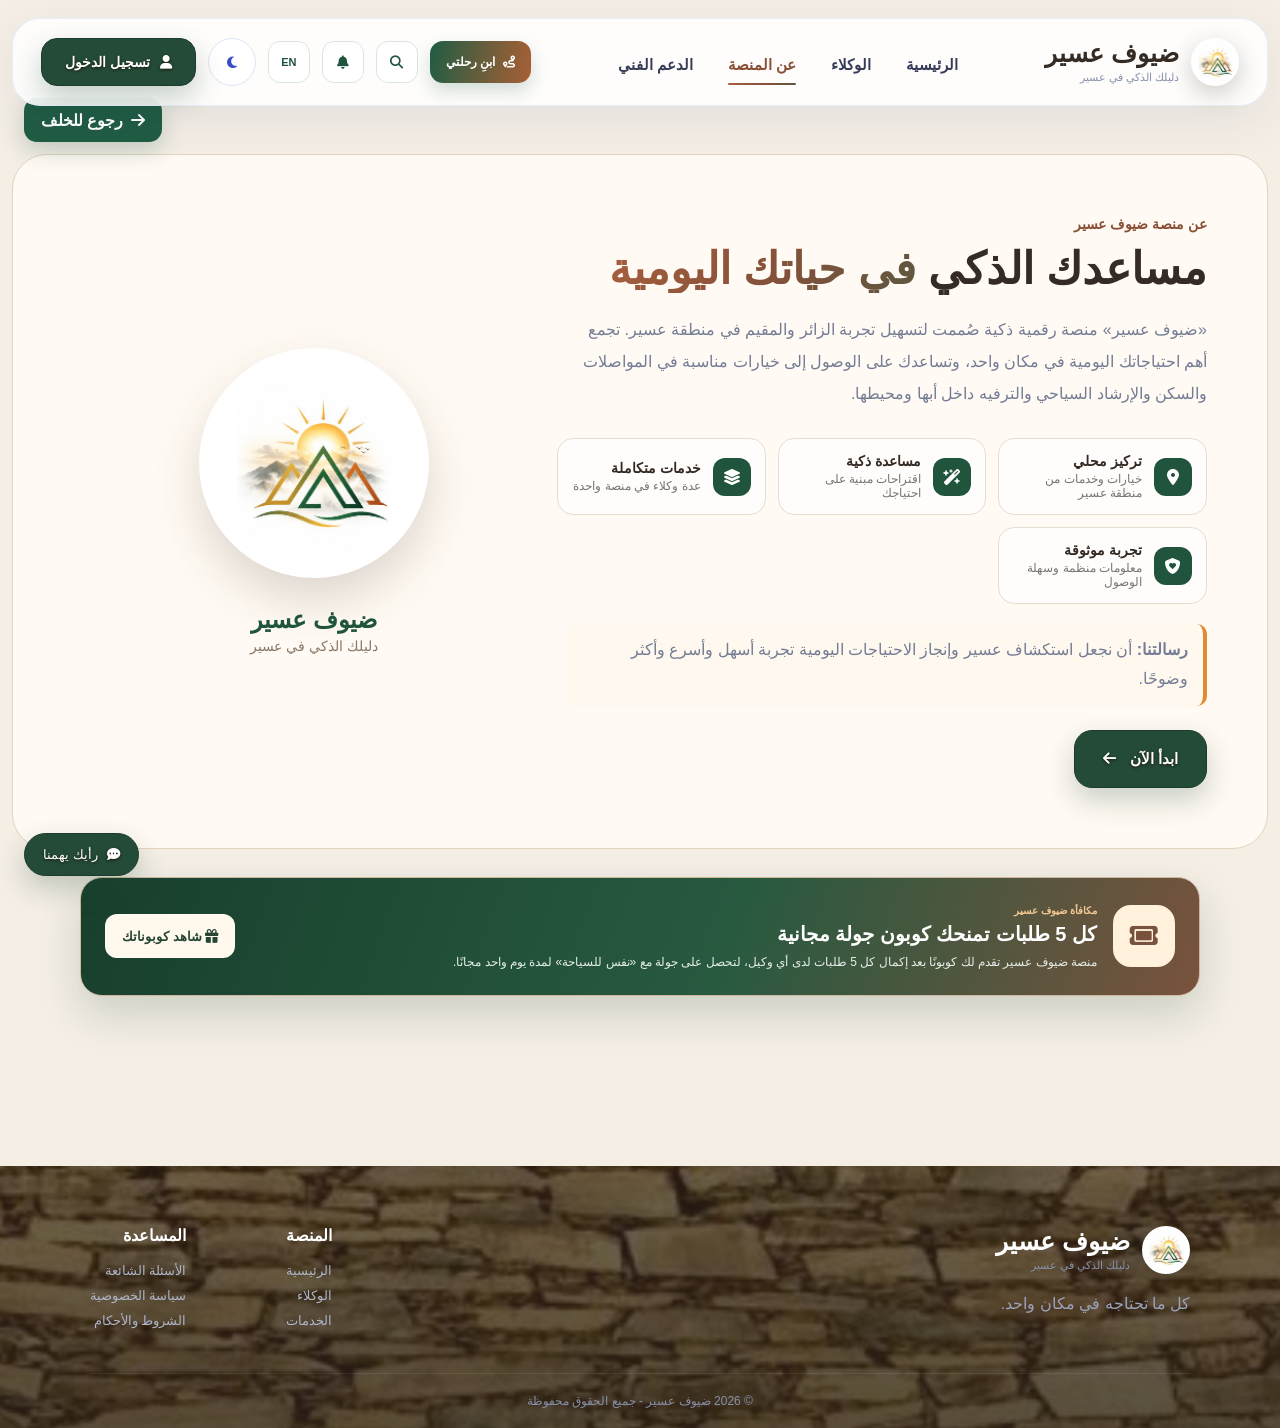
==== commit e03c9b5c: "Improve navigation transport and guide listings" ====
--- a/about.html
+++ b/about.html
@@ -3,12 +3,12 @@
 <head>
     <meta charset="UTF-8"><meta name="viewport" content="width=device-width, initial-scale=1.0">
     <title>عن المنصة | ضيوف عسير</title>
-    <link rel="stylesheet" href="style.css?v=275">
+    <link rel="stylesheet" href="style.css?v=277">
     <link rel="icon" type="image/png" href="assets/brand/duof-asir-sun-logo.png">
     <link rel="stylesheet" href="https://cdnjs.cloudflare.com/ajax/libs/font-awesome/6.5.2/css/all.min.css">
 </head>
 <body class="section-page about-only-page" data-page="about">
     <div class="page-loading"><i class="fa-solid fa-spinner fa-spin"></i><span>جاري فتح معلومات المنصة...</span></div>
-    <script src="section-page.js?v=275"></script>
+    <script src="section-page.js?v=277"></script>
 </body>
 </html>
--- a/style.css
+++ b/style.css
@@ -3115,7 +3115,7 @@
 /* Professional about section */
 .about-features {
     display: grid;
-    grid-template-columns: repeat(2, minmax(0, 1fr));
+    grid-template-columns: repeat(3, minmax(0, 1fr));
     gap: 12px;
     max-width: 650px;
     margin: 0 0 20px;
@@ -4319,6 +4319,8 @@
 .home-page .navbar .nav-actions { gap: 8px; }
 .header-journey-btn { min-height: 42px; display: inline-flex; align-items: center; justify-content: center; gap: 8px; padding: 0 16px; border-radius: 13px; color: #fff; background: linear-gradient(100deg,#205c43,#a95f35); font-size: 12px; font-weight: 900; box-shadow: 0 8px 18px rgba(32,92,67,.2); transition: .2s; }
 .header-journey-btn:hover { transform: translateY(-2px); box-shadow: 0 11px 23px rgba(32,92,67,.28); }
+.section-back-button { position: fixed; top: 98px; left: 24px; z-index: 120; display: inline-flex; align-items: center; gap: 8px; min-height: 44px; padding: 0 17px; border: 0; border-radius: 13px; color: #fff; background: #205c43; font: inherit; font-weight: 900; box-shadow: 0 9px 22px rgba(32,92,67,.22); cursor: pointer; }
+.section-back-button:hover { transform: translateY(-2px); }
 
 .home-page .hero {
     width: calc(100% - 24px);
@@ -4428,6 +4430,8 @@
     .home-page .navbar .profile-btn { display: none; }
     .header-journey-btn { min-width: 42px; width: 42px; height: 42px; padding: 0; border-radius: 50%; }
     .header-journey-btn span { display: none; }
+    .section-back-button { top: 86px; left: 12px; width: 44px; padding: 0; justify-content: center; }
+    .section-back-button span { display: none; }
     .home-page .hero { min-height: 100dvh; height: 100dvh; padding: 88px 22px 76px; background-position: 38% center; }
     .home-page .hero::before { width: 100%; background: linear-gradient(90deg, rgba(255,249,229,.42), rgba(255,249,229,.84)); }
     .home-page .hero-text { margin: 0 auto; }
@@ -4747,7 +4751,7 @@
 .adaptation-result { margin-top: 18px; padding: 22px; border: 1px solid #b7d9c5; border-radius: 18px; background: #edf8f1; text-align: center; }.adaptation-result h3 { color: #176341; }.adaptation-result > div { display: flex; align-items: center; justify-content: center; gap: 20px; margin: 14px; }.adaptation-result span small,.adaptation-result span strong,.adaptation-result span del { display: block; }
 .now-section { padding: 46px; border-radius: 34px; background: #183e2d; }.now-section .prototype-section-heading h2,.now-section .prototype-section-heading p { color: #fff; }.now-section .prototype-section-heading span { color: #efb46d; }
 .now-grid { display: grid; grid-template-columns: repeat(5,1fr); gap: 12px; }.now-grid article { padding: 20px; border: 1px solid rgba(255,255,255,.14); border-radius: 18px; color: #fff; background: rgba(255,255,255,.08); }.now-grid i,.now-grid span,.now-grid strong { display: block; }.now-grid i { margin-bottom: 12px; font-size: 30px; font-style: normal; }.now-grid span{color:#c7d6cd;font-size:12px}.now-grid strong{margin-top:5px;font-size:18px}
-.agents-grid .smart-trip-agent-card { order:1; grid-column:1/-1; display:grid; grid-template-columns:1fr 1fr; border:2px solid #c98a48; }.prototype-housing-card{order:2}.prototype-transport-card{order:3}.prototype-experience-card{order:4}.prototype-guide-card{order:5}.aseer-now-agent-card{order:6}.smart-trip-visual,.aseer-now-visual{position:relative}.smart-trip-visual>span,.aseer-now-visual>span{position:absolute;top:16px;right:16px;padding:7px 11px;border-radius:20px;color:#fff;background:#a85b32;font-weight:800}.smart-trip-button,.now-agent-button{background:#205c43;color:#fff;text-decoration:none}.smart-trip-agent-card .card-visual{min-height:310px}
+.agents-grid .smart-trip-agent-card { order:1; grid-column:1/-1; display:grid; grid-template-columns:1fr 1fr; border:2px solid #c98a48; }.prototype-transport-card{order:2}.prototype-housing-card{order:3}.prototype-experience-card{order:4}.prototype-guide-card{order:5}.aseer-now-agent-card{order:6}.smart-trip-visual,.aseer-now-visual{position:relative}.smart-trip-visual>span,.aseer-now-visual>span{position:absolute;top:16px;right:16px;padding:7px 11px;border-radius:20px;color:#fff;background:#a85b32;font-weight:800}.smart-trip-button,.now-agent-button{background:#205c43;color:#fff;text-decoration:none}.smart-trip-agent-card .card-visual{min-height:310px}
 .rebalance-section { padding: 45px; border-radius: 34px; background: #f5ede2; }.rebalance-demo{text-align:center}.rebalance-map{position:relative;height:360px;overflow:hidden;border-radius:28px;background:radial-gradient(circle at 30% 40%,#dbe7d3 0 12%,transparent 13%),radial-gradient(circle at 72% 65%,#dce8d4 0 14%,transparent 15%),linear-gradient(145deg,#eaf2e5,#d9e7d4)}.map-label{position:absolute;top:18px;right:18px;z-index:2;padding:7px 18px;border-radius:20px;color:#fff;background:#a95837;font-weight:900}.destination-node{position:absolute;left:var(--x);top:var(--y);display:flex;align-items:center;gap:3px;transition:all .8s ease}.destination-node b{position:absolute;top:-30px;white-space:nowrap;color:#31513d}.destination-node i{width:15px;height:15px;border:3px solid #fff;border-radius:50%;background:#d8893b;box-shadow:0 3px 8px #755}.crowded i{background:#b93d32}.balanced .destination-node i{background:#2b8056}.balanced .destination-node:nth-of-type(2){transform:translate(70px,30px)}.balanced .destination-node:nth-of-type(3){transform:translate(-40px,45px)}.rebalance-button{margin:22px auto;padding:15px 28px;border:0;border-radius:14px;color:#fff;background:#205c43;font:inherit;font-weight:900;cursor:pointer}.rebalance-metrics{display:grid;grid-template-columns:repeat(4,1fr);gap:10px;opacity:.35;transition:.5s}.balanced .rebalance-metrics{opacity:1}.rebalance-metrics span{padding:14px;border-radius:13px;color:#24563e;background:#fff;font-weight:800}
 .impact-grid{display:grid;grid-template-columns:repeat(3,1fr);gap:16px}.impact-grid article{padding:30px;border:1px solid #e6d3bc;border-radius:22px;text-align:center;background:#fff}.impact-grid i{color:#b36738;font-size:34px}.impact-grid h3{color:#27543d}.impact-grid p{color:#766b63}.ecosystem-section{padding:44px;border-radius:32px;background:#fff7ed}.ecosystem-flow{display:flex;align-items:center;justify-content:center;gap:28px}.ecosystem-flow>div{display:grid;min-width:190px;min-height:130px;place-items:center;padding:18px;border:1px solid #dfc7aa;border-radius:20px;background:#fff;text-align:center}.ecosystem-flow i{color:#256148;font-size:32px}.ecosystem-flow img{width:56px;height:56px;object-fit:contain}.ecosystem-flow small{display:block;color:#83756a}.ecosystem-flow>b{color:#b46b3d;font-size:30px}
 @media(max-width:900px){.experience-hub-grid,.tour-packages-grid{grid-template-columns:1fr 1fr}.journey-dna-section{grid-template-columns:1fr}.journey-timeline{grid-template-columns:repeat(2,1fr)}.now-grid{grid-template-columns:repeat(2,1fr)}.dna-score-grid{grid-template-columns:repeat(3,1fr)}.agents-grid .smart-trip-agent-card{grid-template-columns:1fr}.rebalance-metrics{grid-template-columns:repeat(2,1fr)}}
@@ -5331,6 +5335,9 @@
 .transport-mode-tabs button span strong { font-size: 1rem; }
 .transport-mode-tabs button span small { font-size: .72rem; font-weight: 500; opacity: .78; }
 .transport-mode-tabs button.active { background: #205b43; color: #fff; box-shadow: 0 10px 24px rgba(32,91,67,.18); }
+.classic-car-experience { display: grid; gap: 14px; width: 100%; padding: 18px; border: 1px solid #ddc7aa; border-radius: 18px; background: #fffaf2; }
+.classic-car-experience>header { display: flex; align-items: center; gap: 12px; }.classic-car-experience>header>i { font-size: 28px; color: #8b5938; }.classic-car-experience>header>span { display: grid; flex: 1; }.classic-car-experience>header>b { padding: 5px 10px; border-radius: 999px; color: #8a561d; background: #fff0c8; }
+.classic-car-experience>div { display: grid; grid-template-columns: repeat(3,minmax(0,1fr)); gap: 10px; }.classic-car-experience article { display: grid; justify-items: center; gap: 10px; padding: 18px; border: 1px solid #e4d2bb; border-radius: 15px; background: #fff; text-align: center; }.classic-car-experience article>i { font-size: 30px; color: #a66338; }.classic-car-experience article span { display: grid; gap: 4px; }.classic-car-experience article small,.classic-car-experience>p { color: #7d7065; }.classic-car-experience article button { padding: 9px 12px; border: 0; border-radius: 10px; color: #fff; background: #205c43; font: inherit; font-weight: 800; cursor: pointer; }
 .transport-company-filter { width: 100%; }
 .transport-company-filter h4 { margin: 2px 0; text-align: center; color: #3c3028; }
 .rental-search-form { display: grid; grid-template-columns: repeat(4, minmax(0, 1fr)); gap: 11px; width: 100%; padding: 16px; border: 1px solid #e0ceb9; border-radius: 17px; background: #fff; }
@@ -5427,7 +5434,7 @@
     .productive-family-portal-actions, .productive-family-portal-actions button { width: 100%; }
     .productive-family-portal-form { grid-column: auto; }
     .productive-family-portal-form > div { grid-template-columns: 1fr; }
-    .ride-company-grid, .transport-mode-tabs { grid-template-columns: 1fr; }
+    .ride-company-grid, .transport-mode-tabs, .classic-car-experience>div { grid-template-columns: 1fr; }
     .ride-payment-note { grid-template-columns: 42px 1fr; }
     .ride-payment-note a { grid-column: 1 / -1; }
     .rental-search-form { grid-template-columns: 1fr; }
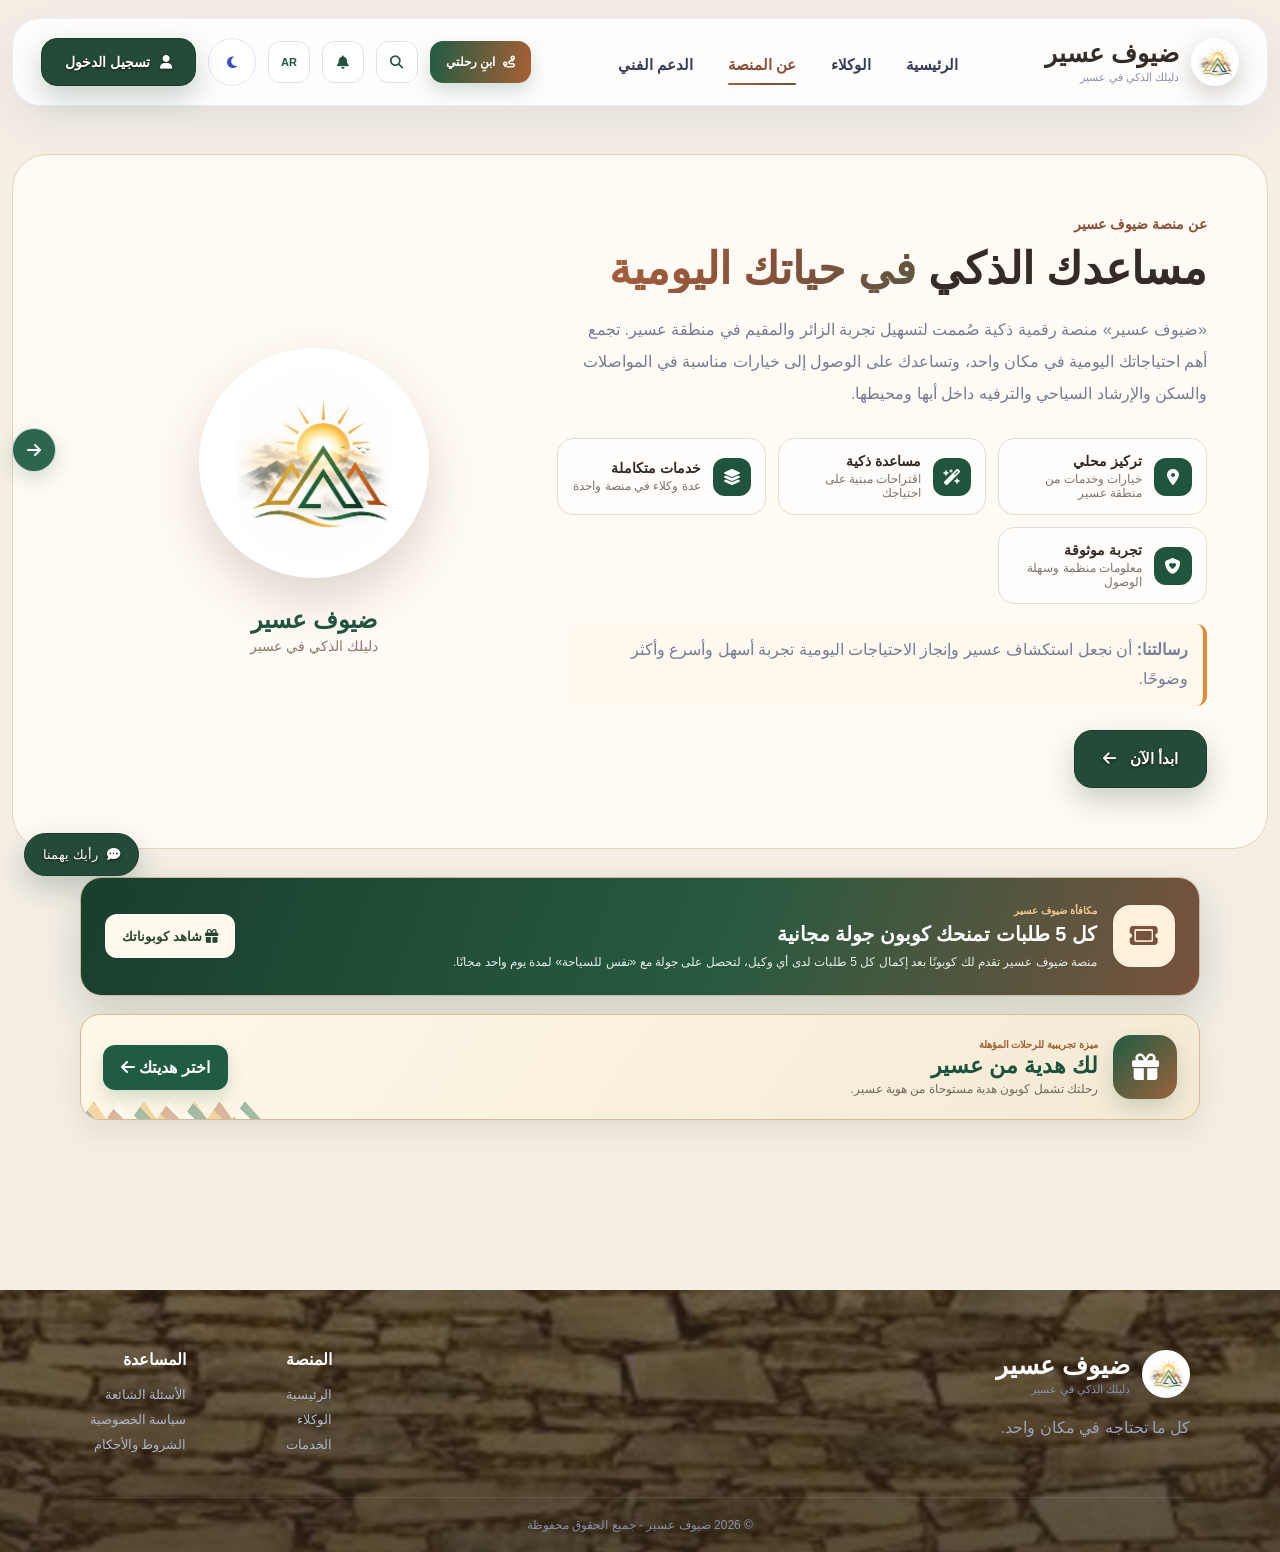
==== commit eb92de2e: "Show Asir gift under About coupons" ====
--- a/about.html
+++ b/about.html
@@ -3,12 +3,12 @@
 <head>
     <meta charset="UTF-8"><meta name="viewport" content="width=device-width, initial-scale=1.0">
     <title>عن المنصة | ضيوف عسير</title>
-    <link rel="stylesheet" href="style.css?v=277">
+    <link rel="stylesheet" href="style.css?v=280">
     <link rel="icon" type="image/png" href="assets/brand/duof-asir-sun-logo.png">
     <link rel="stylesheet" href="https://cdnjs.cloudflare.com/ajax/libs/font-awesome/6.5.2/css/all.min.css">
 </head>
 <body class="section-page about-only-page" data-page="about">
     <div class="page-loading"><i class="fa-solid fa-spinner fa-spin"></i><span>جاري فتح معلومات المنصة...</span></div>
-    <script src="section-page.js?v=277"></script>
+    <script src="section-page.js?v=280"></script>
 </body>
 </html>
--- a/style.css
+++ b/style.css
@@ -3780,7 +3780,9 @@
 .productive-families-intro span { color: #f3ca8c; font-size: 11px; font-weight: 900; }
 .productive-families-intro h3 { margin: 4px 0; font-size: 22px; }
 .productive-families-intro p { margin: 0; color: #edf4ef; font-size: 12px; }
+.productive-city-picker { display:grid; grid-template-columns:repeat(3,minmax(0,1fr)); gap:11px; }.productive-city-picker>button { display:grid; grid-template-columns:42px 1fr auto; align-items:center; gap:10px; min-height:76px; padding:12px; border:2px solid #e2d1bd; border-radius:15px; color:#3f3026; background:#fff; font:inherit; text-align:right; cursor:pointer; transition:.2s; }.productive-city-picker>button>i:first-child { display:grid; width:42px; height:42px; place-items:center; border-radius:12px; color:#fff; background:#a36239; }.productive-city-picker>button>span { display:grid; gap:3px; }.productive-city-picker small { color:#83766b; font-size:11px; }.productive-city-picker>button>i:last-child { color:#a36239; }.productive-city-picker>button:hover,.productive-city-picker>button.active { border-color:#205c43; background:#edf7f1; transform:translateY(-2px); }
 .productive-vendors { display: grid; grid-template-columns: repeat(2, minmax(0, 1fr)); gap: 12px; }
+.productive-vendors[hidden] { display:none; }
 .productive-vendors > button { padding: 12px; display: grid; grid-template-columns: 64px 1fr; gap: 12px; align-items: center; border: 1px solid #dbc4a8; border-radius: 17px; background: #fffaf2; color: #3f3026; text-align: right; cursor: pointer; transition: .2s; }
 .productive-vendors > button:hover,
 .productive-vendors > button.active { border-color: #20543d; background: #eef5f0; transform: translateY(-2px); box-shadow: 0 12px 25px rgba(32, 84, 61, .13); }
@@ -3855,7 +3857,7 @@
 .dark-mode .productive-cart { border-color: #47765b; background: #112219; }
 .dark-mode .productive-cart-items > div { background: #181818; }
 @media (max-width: 600px) {
-    .productive-vendors { grid-template-columns: 1fr; }
+    .productive-city-picker,.productive-vendors { grid-template-columns: 1fr; }
     .productive-products article { grid-template-columns: 1fr auto; }
     .productive-products article button { grid-column: 1 / -1; }
     .product-quantity input { width: 100%; }
@@ -4319,8 +4321,9 @@
 .home-page .navbar .nav-actions { gap: 8px; }
 .header-journey-btn { min-height: 42px; display: inline-flex; align-items: center; justify-content: center; gap: 8px; padding: 0 16px; border-radius: 13px; color: #fff; background: linear-gradient(100deg,#205c43,#a95f35); font-size: 12px; font-weight: 900; box-shadow: 0 8px 18px rgba(32,92,67,.2); transition: .2s; }
 .header-journey-btn:hover { transform: translateY(-2px); box-shadow: 0 11px 23px rgba(32,92,67,.28); }
-.section-back-button { position: fixed; top: 98px; left: 24px; z-index: 120; display: inline-flex; align-items: center; gap: 8px; min-height: 44px; padding: 0 17px; border: 0; border-radius: 13px; color: #fff; background: #205c43; font: inherit; font-weight: 900; box-shadow: 0 9px 22px rgba(32,92,67,.22); cursor: pointer; }
-.section-back-button:hover { transform: translateY(-2px); }
+.section-back-button { position: fixed; top: 50%; left: 12px; z-index: 120; display: inline-flex; align-items: center; justify-content: center; width: 44px; height: 44px; padding: 0; border: 1px solid rgba(255,255,255,.72); border-radius: 50%; color: #fff; background: rgba(32,92,67,.94); font: inherit; box-shadow: 0 7px 18px rgba(32,92,67,.18); cursor: pointer; transform: translateY(-50%); transition: transform .2s ease, box-shadow .2s ease, background .2s ease; }
+.section-back-button span { position: absolute; width: 1px; height: 1px; overflow: hidden; clip: rect(0 0 0 0); white-space: nowrap; }
+.section-back-button:hover { background: #174a35; box-shadow: 0 10px 22px rgba(32,92,67,.25); transform: translateY(-50%) scale(1.06); }
 
 .home-page .hero {
     width: calc(100% - 24px);
@@ -4430,8 +4433,8 @@
     .home-page .navbar .profile-btn { display: none; }
     .header-journey-btn { min-width: 42px; width: 42px; height: 42px; padding: 0; border-radius: 50%; }
     .header-journey-btn span { display: none; }
-    .section-back-button { top: 86px; left: 12px; width: 44px; padding: 0; justify-content: center; }
-    .section-back-button span { display: none; }
+    .section-back-button { top: auto; bottom: 88px; left: 10px; width: 42px; height: 42px; transform: none; }
+    .section-back-button:hover { transform: scale(1.04); }
     .home-page .hero { min-height: 100dvh; height: 100dvh; padding: 88px 22px 76px; background-position: 38% center; }
     .home-page .hero::before { width: 100%; background: linear-gradient(90deg, rgba(255,249,229,.42), rgba(255,249,229,.84)); }
     .home-page .hero-text { margin: 0 auto; }
@@ -4625,6 +4628,11 @@
 .profile-btn:hover { transform: translateY(-2px); box-shadow: 0 8px 18px rgba(32, 84, 61, .14); }
 .header-tool-btn b { position: absolute; top: -6px; left: -5px; min-width: 18px; height: 18px; padding: 0 4px; border-radius: 999px; color: #fff; background: #d45e35; font-size: 9px; line-height: 18px; }
 .language-toggle { font-size: 11px; }
+.language-picker-menu { position:fixed; z-index:10050; width:min(360px,calc(100vw - 24px)); max-height:min(560px,calc(100vh - 24px)); overflow:auto; padding:14px; border:1px solid #ddcdbb; border-radius:18px; background:#fffdf9; box-shadow:0 22px 60px rgba(44,35,27,.24); direction:rtl; }
+.language-picker-menu>header { display:flex; align-items:center; gap:11px; padding:4px 4px 13px; border-bottom:1px solid #eee1d3; }.language-picker-menu>header>i { display:grid; flex:0 0 42px; width:42px; height:42px; place-items:center; border-radius:12px; color:#fff; background:#205c43; font-size:19px; }.language-picker-menu>header span { display:grid; gap:3px; }.language-picker-menu>header small { color:#7d7168; font-size:10px; line-height:1.5; }
+.language-picker-menu>div { display:grid; grid-template-columns:1fr 1fr; gap:8px; margin-top:12px; }.language-picker-menu button { display:grid; grid-template-columns:34px 1fr auto; align-items:center; gap:8px; min-height:60px; padding:9px; border:1px solid #e5d8c9; border-radius:12px; color:#3d332c; background:#fff; font:inherit; text-align:right; cursor:pointer; }.language-picker-menu button:hover,.language-picker-menu button.active { border-color:#74a58d; background:#eef7f2; }.language-picker-menu button>b { display:grid; width:32px; height:32px; place-items:center; border-radius:9px; color:#205c43; background:#e9f3ed; font-size:10px; }.language-picker-menu button>span { display:grid; gap:2px; }.language-picker-menu button strong { font-size:12px; }.language-picker-menu button small { color:#84786f; font-size:9px; }.language-picker-menu button>i { color:#a4663c; font-size:10px; }
+.dark-mode .language-picker-menu { border-color:#3b3b3b; color:#fff; background:#151515; }.dark-mode .language-picker-menu button { border-color:#383838; color:#fff; background:#202020; }.dark-mode .language-picker-menu button:hover,.dark-mode .language-picker-menu button.active { background:#183427; }
+@media(max-width:520px){.language-picker-menu>div{grid-template-columns:1fr}.language-picker-menu{max-height:calc(100vh - 90px)}}
 .profile-btn { display: inline-flex; align-items: center; gap: 6px; color: #fff; background: #20543d; }
 .profile-btn[hidden] { display: none; }
 
@@ -4722,6 +4730,11 @@
 .journey-dna-section { display: grid; grid-template-columns: .75fr 1.25fr; gap: 36px; padding: 44px; border-radius: 34px; background: linear-gradient(135deg,#f7eee2,#fffaf4); box-shadow: 0 25px 70px rgba(66,47,33,.1); }
 .dna-intro { align-self: center; }
 .dna-form { display: grid; gap: 15px; }
+.trip-setting-fieldset,.trip-details-fieldset { margin:0; padding:18px; border:1px solid #dec7aa; border-radius:17px; background:#fffaf4; }.trip-setting-fieldset legend,.trip-details-fieldset legend { padding:0 8px; color:#503726; font-weight:900; }.trip-setting-fieldset legend>span,.trip-details-fieldset legend>span { display:inline-grid; width:25px; height:25px; margin-left:6px; place-items:center; border-radius:50%; color:#fff; background:#a65f36; font-size:12px; }
+.trip-setting-options { display:grid; grid-template-columns:1fr 1fr; gap:11px; }.trip-setting-options label,.rain-preference label,.journey-detail-options label { cursor:pointer; }.trip-setting-options input,.rain-preference input,.journey-detail-options input { position:absolute; opacity:0; pointer-events:none; }.trip-setting-options label>span { display:grid; grid-template-columns:48px 1fr; gap:3px 12px; align-items:center; min-height:96px; padding:16px; border:2px solid #ead9c4; border-radius:15px; background:#fff; }.trip-setting-options span>i { grid-row:1/3; display:grid; width:48px; height:48px; place-items:center; border-radius:14px; color:#fff; background:#8b6847; font-size:21px; }.trip-setting-options span>small { color:#82766c; }.trip-setting-options input:checked+span { border-color:#205c43; background:#edf7f1; box-shadow:0 8px 20px rgba(32,92,67,.12); }.trip-setting-options input:checked+span>i { background:#205c43; }
+.rain-preference { display:grid; grid-template-columns:1fr auto auto; align-items:center; gap:9px; margin-bottom:12px; }.rain-preference>strong { display:flex; align-items:center; gap:8px; }.rain-preference label>span,.journey-detail-options label>span { display:block; padding:10px 12px; border:1px solid #e5d5c3; border-radius:11px; background:#fff; text-align:center; font-size:12px; font-weight:800; }.rain-preference input:checked+span,.journey-detail-options input:checked+span { color:#fff; border-color:#266149; background:#266149; }
+.journey-detail-options { display:grid; grid-template-columns:repeat(3,minmax(0,1fr)); gap:8px; padding-top:12px; border-top:1px solid #eadccb; }
+.setting-specific-preferences[hidden] { display:none; }.setting-specific-preferences>header { display:flex; align-items:center; gap:10px; margin:4px 0 12px; }.setting-specific-preferences>header>i { display:grid; width:40px; height:40px; place-items:center; border-radius:12px; color:#fff; background:#8a603e; }.setting-specific-preferences>header>span { display:grid; gap:3px; }.setting-specific-preferences>header small { color:#81746a; font-size:11px; }
 .dna-question { display: grid; grid-template-columns: 1fr 1fr 1fr; align-items: center; gap: 8px; }
 .dna-question label { cursor: pointer; }.dna-question input { position: absolute; opacity: 0; }
 .dna-question label span { display: block; padding: 13px; border: 1px solid #dec7aa; border-radius: 13px; background: #fff; text-align: center; font-weight: 700; }
@@ -4739,6 +4752,30 @@
 .journey-timeline img { width: 100%; height: 130px; object-fit: cover; }.journey-timeline time { position: absolute; top: 10px; right: 10px; padding: 5px 9px; border-radius: 9px; color: #fff; background: rgba(26,70,49,.9); font-weight: 800; }
 .journey-timeline article > div { padding: 14px; }.journey-timeline h3,.journey-timeline p { margin: 3px 0; }.journey-timeline p,.journey-timeline small { color: #82756b; }.journey-timeline article > b { display: block; margin: 0 14px 14px; color: #18724e; }
 .condition-lab { display: flex; flex-wrap: wrap; align-items: center; justify-content: space-between; gap: 20px; margin-top: 28px; padding: 20px; border-radius: 18px; background: #f2eee8; }.condition-lab span,.condition-lab small { display: block; }.condition-lab span { font-weight: 900; }
+.condition-lab[hidden] { display:none; }
+.asir-gift-feature[hidden],.asir-gift-coupon-host[hidden],.asir-gift-wizard fieldset[hidden],.asir-gift-error[hidden],.asir-gift-wizard footer button[hidden] { display:none; }
+.asir-gift-feature { display:grid; gap:14px; margin-top:18px; }
+.about-only-page .asir-gift-feature { width:min(1120px,calc(100% - 40px)); margin:18px auto 0; }
+.asir-gift-card { position:relative; display:grid; grid-template-columns:64px minmax(0,1fr) auto; align-items:center; gap:15px; overflow:hidden; padding:20px 22px; border:1px solid #d7bc91; border-radius:20px; background:linear-gradient(125deg,#fff8e8,#f4ead4); box-shadow:0 12px 30px rgba(95,68,35,.10); }
+.asir-gift-card::after,.asir-gift-coupon::before { content:""; position:absolute; inset-inline-end:0; bottom:0; width:180px; height:18px; opacity:.4; background:repeating-linear-gradient(45deg,#1d6548 0 10px,#e1a33f 10px 20px,#a95735 20px 30px,#fff 30px 40px); clip-path:polygon(0 100%,7% 0,14% 100%,21% 0,28% 100%,35% 0,42% 100%,49% 0,56% 100%,63% 0,70% 100%,77% 0,84% 100%,91% 0,100% 100%); }
+.asir-gift-card>i { display:grid; width:64px; height:64px; place-items:center; border-radius:18px; color:#fff; background:linear-gradient(135deg,#205c43,#9b633c); font-size:27px; box-shadow:0 9px 20px rgba(32,92,67,.18); }
+.asir-gift-card>span { display:grid; gap:3px; }.asir-gift-card small { color:#a06032; font-size:10px; font-weight:900; }.asir-gift-card h3,.asir-gift-card p { margin:0; }.asir-gift-card h3 { color:#1c513b; font-size:22px; }.asir-gift-card p { color:#76675b; font-size:12px; }
+.asir-gift-card>button { min-height:45px; padding:10px 18px; border:0; border-radius:12px; color:#fff; background:#205c43; font:inherit; font-weight:900; cursor:pointer; box-shadow:0 8px 18px rgba(32,92,67,.18); }
+.asir-gift-dialog { width:min(620px,calc(100% - 24px)); padding:0; border:0; border-radius:22px; background:#fffaf3; color:#302821; box-shadow:0 24px 70px rgba(25,40,32,.3); }
+.asir-gift-dialog::backdrop { background:rgba(20,35,29,.62); backdrop-filter:blur(4px); }
+.asir-gift-wizard { display:grid; gap:16px; padding:22px; direction:rtl; }
+.asir-gift-wizard>header { display:flex; align-items:center; gap:10px; }.asir-gift-wizard>header>i { display:grid; width:46px; height:46px; place-items:center; border-radius:13px; color:#fff; background:#205c43; }.asir-gift-wizard>header>span { display:grid; flex:1; }.asir-gift-wizard>header small { color:#a05f35; font-size:10px; font-weight:900; }.asir-gift-wizard>header strong { font-size:19px; }.asir-gift-wizard>header button { display:grid; width:38px; height:38px; place-items:center; border:1px solid #e2d2bf; border-radius:50%; background:#fff; cursor:pointer; }
+.asir-gift-steps { display:grid; grid-template-columns:repeat(4,1fr); gap:6px; }.asir-gift-steps i { height:6px; border-radius:99px; background:#e5d9ca; }.asir-gift-steps i.active { background:linear-gradient(90deg,#205c43,#d79a39); }
+.asir-gift-wizard fieldset { display:grid; gap:14px; min-width:0; margin:0; padding:0; border:0; }.asir-gift-wizard legend { margin-bottom:14px; font-size:17px; font-weight:900; }.asir-gift-wizard legend b { display:inline-grid; width:30px; height:30px; margin-inline-end:7px; place-items:center; border-radius:9px; color:#fff; background:#9a623c; }
+.asir-gift-options { display:grid; grid-template-columns:repeat(3,minmax(0,1fr)); gap:9px; }.asir-gift-options.gift-types { grid-template-columns:repeat(2,minmax(0,1fr)); }.asir-gift-options input { position:absolute; opacity:0; pointer-events:none; }.asir-gift-options label { cursor:pointer; }.asir-gift-options label>span { display:flex; min-height:62px; align-items:center; justify-content:center; gap:7px; padding:10px; border:2px solid #e3d4c2; border-radius:13px; background:#fff; text-align:center; font-size:12px; font-weight:900; }.asir-gift-options input:checked+span { border-color:#205c43; color:#205c43; background:#eaf5ef; box-shadow:0 7px 16px rgba(32,92,67,.1); }
+.asir-gift-select { display:grid; gap:7px; color:#55463c; font-size:12px; font-weight:900; }.asir-gift-select select { min-height:45px; padding:0 12px; border:1px solid #dbc8b3; border-radius:11px; background:#fff; font:inherit; }.asir-gift-wizard fieldset>p { margin:0; padding:11px; border-radius:10px; color:#775720; background:#fff0cb; font-size:10px; line-height:1.7; }
+.asir-gift-agent-suggest { justify-self:start; min-height:38px; padding:8px 12px; border:1px solid #b8d4c4; border-radius:10px; color:#205c43; background:#edf7f1; font:inherit; font-size:10px; font-weight:900; cursor:pointer; }.asir-gift-suggestion-note { padding:9px 11px; border-radius:9px; color:#765721; background:#fff0ca; font-size:9px; line-height:1.6; }
+.asir-gift-error { margin:0; padding:10px; border-radius:10px; color:#962e2e; background:#ffeded; font-size:11px; }.asir-gift-wizard>footer { display:flex; justify-content:flex-end; gap:8px; padding-top:4px; }.asir-gift-wizard>footer button { min-height:43px; padding:9px 18px; border:1px solid #d7c4ae; border-radius:11px; background:#fff; color:#4b3d34; font:inherit; font-weight:900; cursor:pointer; }.asir-gift-wizard>footer #asirGiftNext,.asir-gift-wizard>footer #asirGiftCreate { border-color:#205c43; color:#fff; background:#205c43; }
+.asir-gift-coupon { position:relative; overflow:hidden; padding:22px; border:1px solid #d4b47c; border-radius:22px; background:linear-gradient(135deg,#fffaf0,#f3e5c9); box-shadow:0 16px 36px rgba(90,63,32,.13); }.asir-gift-coupon.redeemed { filter:saturate(.72); }
+.asir-gift-coupon>header { display:flex; align-items:center; gap:11px; padding-bottom:14px; border-bottom:1px dashed #c8a975; }.asir-gift-coupon>header>i { display:grid; width:48px; height:48px; place-items:center; border-radius:14px; color:#fff; background:#205c43; font-size:20px; }.asir-gift-coupon>header>span { display:grid; flex:1; }.asir-gift-coupon>header small { color:#9c6238; font-size:9px; }.asir-gift-coupon h3 { margin:0; color:#174c36; font-size:21px; }.asir-gift-coupon>header>b { padding:6px 11px; border-radius:99px; color:#176142; background:#dff2e7; font-size:11px; }.asir-gift-coupon.redeemed>header>b { color:#6e5736; background:#e8ddca; }
+.asir-coupon-body { display:grid; grid-template-columns:minmax(0,1fr) 160px; gap:18px; padding:18px 0; }.asir-coupon-body dl { display:grid; grid-template-columns:repeat(2,minmax(0,1fr)); gap:8px; margin:0; }.asir-coupon-body dl>div { padding:10px; border-radius:11px; background:rgba(255,255,255,.72); }.asir-coupon-body dt { color:#89776a; font-size:9px; }.asir-coupon-body dd { margin:2px 0 0; color:#3e332c; font-size:12px; font-weight:900; }.asir-coupon-body figure { display:grid; place-items:center; gap:5px; margin:0; padding:10px; border:1px solid #ddc59e; border-radius:14px; background:#fff; }.asir-coupon-body figure img { width:125px; height:125px; }.asir-coupon-body figcaption { color:#807269; font-size:8px; text-align:center; }
+.asir-gift-coupon>footer { display:flex; align-items:center; justify-content:space-between; gap:12px; }.asir-gift-coupon>footer p { margin:0; color:#7d6c5d; font-size:9px; }.asir-gift-coupon>footer button { min-height:42px; padding:9px 15px; border:0; border-radius:11px; color:#fff; background:#205c43; font:inherit; font-weight:900; cursor:pointer; }.asir-gift-coupon>footer button:disabled { color:#6c5a42; background:#ded1bd; cursor:default; }
+@media(max-width:650px){.asir-gift-card{grid-template-columns:52px 1fr;padding:16px}.asir-gift-card>i{width:52px;height:52px}.asir-gift-card>button{grid-column:1/-1;width:100%}.asir-gift-options,.asir-gift-options.gift-types,.asir-gift-options.gift-styles,.asir-gift-options.gift-pickup{grid-template-columns:1fr 1fr}.asir-coupon-body{grid-template-columns:1fr}.asir-coupon-body figure{width:160px;justify-self:center}.asir-gift-coupon>footer{align-items:stretch;flex-direction:column}.asir-gift-coupon>footer button{width:100%}}
 .condition-buttons { display: flex; flex-wrap: wrap; gap: 8px; }.condition-buttons button { padding: 11px 14px; border: 1px solid #d8bea0; border-radius: 11px; background: #fff; font: inherit; cursor: pointer; }.condition-buttons button.active { color: #fff; background: #a85634; }
 .weather-adaptation-form { width: 100%; display: grid; grid-template-columns: repeat(3,minmax(0,1fr)); gap: 12px; padding: 20px; border: 1px solid #d8bea0; border-radius: 18px; background: #fffaf4; }
 .weather-adaptation-form[hidden] { display: none; }
@@ -4834,8 +4871,8 @@
 .smart-stop-time { position: relative; z-index: 2; display: grid; place-items: center; align-content: center; gap: 8px; padding: 10px; background: #f7efe4; }.journey-timeline .smart-stop-time time { position: static; padding: 0; color: #254d39; background: transparent; font-size: 15px; }.smart-stop-time>span { display: grid; width: 42px; height: 42px; place-items: center; border: 3px solid #fff; border-radius: 50%; background: #e7d3b9; font-size: 21px; box-shadow: 0 4px 10px #baaa96; }
 .smart-stop-details { padding: 17px 20px; }.smart-stop-details>small { color: #a66338; font-weight: 800; }.smart-stop-details h3 { margin: 4px 0 8px; color: #2c4135; font-size: 20px; }.smart-stop-meta { display: flex; flex-wrap: wrap; gap: 12px; color: #786b61; font-size: 12px; }.smart-stop-details p { margin: 12px 0 8px; color: #5f554c; line-height: 1.7; }.smart-stop-details p i { color: #bd7139; }.smart-stop-details>b { display: inline-flex; align-items: center; gap: 6px; margin: 0; color: #2b6b4d; font-size: 12px; }
 .smart-day-end { position: relative; z-index: 2; display: flex; align-items: center; gap: 10px; padding: 10px 18px; color: #fff; border-radius: 12px; background: #355846; }.smart-day-end i { color: #f2bd73; }
-@media(max-width:760px){.smart-trip-fields,.interest-options,.trip-build-summary{grid-template-columns:1fr 1fr}.journey-timeline .smart-stop-card{grid-template-columns:74px 1fr}.journey-timeline .smart-stop-card>img{grid-column:2;width:100%;height:145px;min-height:0}.smart-stop-time{grid-row:1/3}.smart-stop-details{grid-column:2}.smart-trip-day>header{align-items:flex-start;flex-direction:column}.smart-day-stops::before{right:42px}}
-@media(max-width:480px){.smart-trip-fields,.trip-build-summary{grid-template-columns:1fr}.interest-options{grid-template-columns:1fr 1fr}.adaptive-journey-section{padding-inline:10px}.smart-day-stops{padding:12px}.journey-timeline .smart-stop-card{grid-template-columns:62px 1fr}.smart-day-stops::before{right:31px}.smart-stop-details{padding:14px}.smart-stop-meta{display:grid;gap:5px}}
+@media(max-width:760px){.smart-trip-fields,.interest-options,.trip-build-summary{grid-template-columns:1fr 1fr}.rain-preference{grid-template-columns:1fr 1fr}.rain-preference>strong{grid-column:1/-1}.journey-detail-options{grid-template-columns:1fr 1fr}.journey-timeline .smart-stop-card{grid-template-columns:74px 1fr}.journey-timeline .smart-stop-card>img{grid-column:2;width:100%;height:145px;min-height:0}.smart-stop-time{grid-row:1/3}.smart-stop-details{grid-column:2}.smart-trip-day>header{align-items:flex-start;flex-direction:column}.smart-day-stops::before{right:42px}}
+@media(max-width:480px){.smart-trip-fields,.trip-build-summary,.trip-setting-options{grid-template-columns:1fr}.interest-options,.journey-detail-options{grid-template-columns:1fr 1fr}.trip-setting-options label>span{grid-template-columns:42px 1fr;min-height:82px;padding:12px}.trip-setting-options span>i{width:42px;height:42px}.adaptive-journey-section{padding-inline:10px}.smart-day-stops{padding:12px}.journey-timeline .smart-stop-card{grid-template-columns:62px 1fr}.smart-day-stops::before{right:31px}.smart-stop-details{padding:14px}.smart-stop-meta{display:grid;gap:5px}}
 .profile-summary { text-align: center; }
 .profile-summary > div { width: 72px; height: 72px; display: grid; place-items: center; margin: auto; border-radius: 50%; color: #fff; background: linear-gradient(145deg, #2b684e, #17452f); font-size: 28px; font-weight: 900; }
 .profile-summary h3 { margin: 10px 0 2px; }
@@ -4865,6 +4902,15 @@
 .loyalty-card p, .loyalty-card small { margin: 0; color: #f5e9dd; font-size: 9px; }
 .loyalty-progress { height: 9px; margin: 12px 0 15px; overflow: hidden; border-radius: 99px; background: #eadfd2; }
 .loyalty-progress span { display: block; height: 100%; border-radius: inherit; background: linear-gradient(90deg, #20543d, #df8b32); }
+.reward-milestones { display:grid; gap:9px; margin-bottom:15px; }
+.reward-milestones article { display:grid; grid-template-columns:34px 42px minmax(0,1fr) auto; align-items:center; gap:10px; padding:12px; border:1px solid #dfd3c6; border-radius:14px; background:#f8f5f1; }
+.reward-milestones article>span { display:grid; width:30px; height:30px; place-items:center; border-radius:50%; color:#fff; background:#958a80; font-weight:900; }
+.reward-milestones article>i { display:grid; width:40px; height:40px; place-items:center; border-radius:11px; color:#7e746c; background:#ebe6df; font-size:18px; }
+.reward-milestones article>div { display:grid; gap:3px; }.reward-milestones article small { color:#80746a; }
+.reward-milestones article>b { padding:5px 8px; border-radius:999px; color:#756b63; background:#ece7e1; font-size:10px; }
+.reward-milestones article.unlocked { border-color:#94c4aa; background:#edf8f2; }
+.reward-milestones article.unlocked>span,.reward-milestones article.unlocked>i { color:#fff; background:#205c43; }
+.reward-milestones article.unlocked>b { color:#15603e; background:#d4eedf; }
 .coupon-list { display: grid; gap: 9px; }
 .reward-coupon { padding: 12px; border: 1px dashed #9b724f; border-radius: 14px; background: #fffaf3; }
 .reward-coupon > div { display: flex; align-items: center; gap: 10px; }
@@ -4875,6 +4921,8 @@
 .reward-coupon button { width: 100%; margin-top: 9px; padding: 9px; border: 0; border-radius: 9px; color: #fff; background: #20543d; font-family: inherit; font-weight: 900; cursor: pointer; }
 .reward-coupon.used { opacity: .58; filter: grayscale(.5); }
 .coupon-empty { padding: 18px; color: #75675d; border: 1px dashed #d8c7b5; border-radius: 13px; text-align: center; }
+.rewards-prototype-note { margin:12px 0 0; padding:10px 12px; border-radius:10px; color:#76521e; background:#fff1cc; font-size:10px; line-height:1.7; }
+@media(max-width:560px){.reward-milestones article{grid-template-columns:30px 38px 1fr}.reward-milestones article>b{grid-column:2/-1;justify-self:start}.reward-milestones article>i{width:36px;height:36px}}
 
 .utility-list { display: grid; gap: 8px; margin-top: 12px; }
 .utility-list article { display: flex; align-items: flex-start; gap: 9px; padding: 10px; border: 1px solid #eadfd2; border-radius: 11px; background: #fffaf4; text-align: right; }
@@ -5301,6 +5349,9 @@
 .cv-language-field small { color: #5f6f65; }
 
 @media (max-width: 700px) {
+    .transport-mode-tabs button[data-transport-mode="classic"] { width: 100%; }
+    .classic-car-experience>.classic-choice-grid,
+    .classic-listing-form { grid-template-columns: 1fr; }
     .hr-vacancy-filter { grid-template-columns: 1fr; }
     .hr-vacancy-filter small { grid-column: auto; }
     .hr-vacancy-filter .clear-vacancy-search { width: 100%; }
@@ -5335,9 +5386,209 @@
 .transport-mode-tabs button span strong { font-size: 1rem; }
 .transport-mode-tabs button span small { font-size: .72rem; font-weight: 500; opacity: .78; }
 .transport-mode-tabs button.active { background: #205b43; color: #fff; box-shadow: 0 10px 24px rgba(32,91,67,.18); }
+.transport-mode-tabs button[data-transport-mode="classic"] { grid-column: 1 / -1; width: calc(50% - 7px); justify-self: center; }
+.transport-mode-tabs button[data-transport-mode="classic"] { position:relative; }
+.transport-mode-tabs button[data-transport-mode="classic"]>em { position:absolute; top:-10px; left:14px; padding:4px 9px; border:2px solid #fff; border-radius:999px; color:#754713; background:#ffd873; font-size:10px; font-style:normal; font-weight:900; box-shadow:0 4px 10px rgba(117,71,19,.16); }
 .classic-car-experience { display: grid; gap: 14px; width: 100%; padding: 18px; border: 1px solid #ddc7aa; border-radius: 18px; background: #fffaf2; }
 .classic-car-experience>header { display: flex; align-items: center; gap: 12px; }.classic-car-experience>header>i { font-size: 28px; color: #8b5938; }.classic-car-experience>header>span { display: grid; flex: 1; }.classic-car-experience>header>b { padding: 5px 10px; border-radius: 999px; color: #8a561d; background: #fff0c8; }
 .classic-car-experience>div { display: grid; grid-template-columns: repeat(3,minmax(0,1fr)); gap: 10px; }.classic-car-experience article { display: grid; justify-items: center; gap: 10px; padding: 18px; border: 1px solid #e4d2bb; border-radius: 15px; background: #fff; text-align: center; }.classic-car-experience article>i { font-size: 30px; color: #a66338; }.classic-car-experience article span { display: grid; gap: 4px; }.classic-car-experience article small,.classic-car-experience>p { color: #7d7065; }.classic-car-experience article button { padding: 9px 12px; border: 0; border-radius: 10px; color: #fff; background: #205c43; font: inherit; font-weight: 800; cursor: pointer; }
+.classic-car-experience>.classic-choice-grid { grid-template-columns: repeat(2, minmax(0, 1fr)); gap: 14px; }
+.classic-choice-card { min-width: 0; padding: 20px; border: 1px solid #e0c9ad; border-radius: 17px; background: #fff; }
+details.classic-choice-card summary { display: flex; align-items: center; gap: 12px; list-style: none; cursor: pointer; }
+details.classic-choice-card summary::-webkit-details-marker { display: none; }
+.classic-choice-card summary>i:first-child,.classic-meetup-card>i { display: grid; flex: 0 0 48px; width: 48px; height: 48px; place-items: center; border-radius: 14px; color: #fff; background: #8b5938; font-size: 21px; }
+.classic-choice-card summary>span { display: grid; flex: 1; gap: 4px; }
+.classic-choice-card summary>i:last-child { transition: transform .2s ease; }
+.classic-choice-card[open] summary>i:last-child { transform: rotate(180deg); }
+.classic-listing-form { display: grid; grid-template-columns: repeat(2, minmax(0, 1fr)); gap: 11px; margin-top: 18px; padding-top: 18px; border-top: 1px solid #eee0cf; }
+.classic-listing-form label { display: grid; gap: 6px; color: #44352b; font-size: 12px; font-weight: 800; }
+.classic-listing-form label.full,.classic-listing-form>button { grid-column: 1 / -1; }
+.classic-listing-form input,.classic-listing-form select,.classic-listing-form textarea { width: 100%; min-width: 0; padding: 11px; border: 1px solid #ddc9b3; border-radius: 10px; background: #fffaf4; font: inherit; }
+.classic-listing-form>button,.classic-meetup-card>a { display: inline-flex; align-items: center; justify-content: center; gap: 7px; min-height: 44px; padding: 10px 15px; border: 0; border-radius: 11px; color: #fff; background: #205c43; font: inherit; font-weight: 900; text-decoration: none; cursor: pointer; }
+.classic-car-experience article.classic-meetup-card { display: grid; grid-template-columns: auto 1fr; align-items: start; justify-items: stretch; gap: 12px; text-align: right; }
+.classic-meetup-card>span { display: grid; gap: 4px; }
+.classic-meetup-card dl,.classic-meetup-card>a { grid-column: 1 / -1; }
+.classic-meetup-card dl { display: grid; gap: 8px; margin: 5px 0; }
+.classic-meetup-card dl>div { display: flex; justify-content: space-between; gap: 15px; padding: 10px 12px; border-radius: 10px; background: #fff8ed; }
+.classic-meetup-card dt { color: #88776b; }.classic-meetup-card dd { margin: 0; color: #302820; font-weight: 800; }
+.classic-listing-success { grid-column: 1 / -1; display: grid; justify-items: center; gap: 7px; padding: 22px; border-radius: 14px; color: #1d5b42; background: #edf8f1; text-align: center; }
+.classic-listing-success>i { font-size: 30px; }
+
+/* Smart Journey Continuity Engine — proactive risk scenario is clearly simulated. */
+.continuity-engine { display: grid; gap: 20px; margin-top: 28px; padding: 28px; overflow: hidden; border: 1px solid #dcc8ae; border-radius: 26px; background: linear-gradient(145deg,#fffaf2,#f5eee5); box-shadow: 0 20px 50px rgba(66,47,33,.11); }
+.continuity-engine[hidden] { display: none; }
+.continuity-heading { display: flex; align-items: center; justify-content: space-between; gap: 15px; }
+.continuity-heading>span { display: flex; align-items: center; gap: 11px; color: #263f33; font-size: clamp(18px,2vw,25px); }
+.continuity-heading>span i { display: grid; width: 48px; height: 48px; place-items: center; border-radius: 14px; color: #fff; background: linear-gradient(135deg,#205c43,#9b623c); }
+.continuity-heading em { padding: 7px 12px; border-radius: 999px; color: #7b511e; background: #ffedbd; font-size: 12px; font-style: normal; font-weight: 900; }
+.continuity-overview { display: grid; grid-template-columns: auto 1fr; align-items: center; gap: 25px; padding: 22px; border-radius: 20px; background: #fff; }
+.continuity-overview h3,.continuity-overview p { margin: 0 0 8px; }.continuity-overview p { color: #776c64; }
+.journey-health { --health: 92; --health-color: #198558; position: relative; display: grid; flex: 0 0 132px; width: 132px; aspect-ratio: 1; place-items: center; border-radius: 50%; background: conic-gradient(var(--health-color) calc(var(--health) * 1%),#e6e3df 0); animation: healthReveal .8s ease both; }
+.journey-health::before { content:""; position:absolute; inset:10px; border-radius:50%; background:#fff; }
+.journey-health>div { position: relative; display: grid; justify-items: center; }.journey-health strong { color: var(--health-color); font-size: 29px; }.journey-health small { color:#756a61; font-weight:800; }
+.journey-health.watch { --health-color:#d28a23; }.journey-health.danger { --health-color:#c9473c; }
+@keyframes healthReveal { from { opacity:0; transform:scale(.75) rotate(-20deg); } }
+.continuity-factors { display: grid; grid-template-columns: repeat(3,minmax(0,1fr)); gap: 7px; margin-top: 15px; }
+.continuity-factor { display: flex; justify-content: space-between; gap: 8px; padding: 8px 10px; border-radius: 9px; background:#eff7f1; color:#286047; }.continuity-factor small { font-size:11px; }.continuity-factor b { font-size:12px; }.continuity-factor.at-risk { color:#a33d34; background:#fff0ee; }
+.journey-dna-card { display:grid; grid-template-columns:auto 1fr; align-items:center; gap:15px; padding:18px; border:1px solid #e2d3c0; border-radius:17px; background:#fff; }
+.journey-dna-card>strong { color:#245b43; }.journey-dna-card>div { display:flex; gap:8px; flex-wrap:wrap; }.journey-dna-card>div span { display:flex; align-items:center; gap:5px; padding:7px 10px; border-radius:999px; background:#f5eee3; font-size:12px; }.journey-dna-card span i { width:var(--dna); max-width:38px; min-width:10px; height:7px; border-radius:9px; background:#b86d3d; }.journey-dna-card>small { grid-column:2; color:#80746b; }
+.continuity-demo-trigger,.rescue-journey-button,.continuity-reset-button { display:inline-flex; align-items:center; justify-content:center; gap:9px; min-height:52px; padding:12px 22px; border:0; border-radius:14px; color:#fff; background:#205c43; font:inherit; font-weight:900; cursor:pointer; box-shadow:0 10px 22px rgba(32,92,67,.2); }
+.continuity-demo-trigger { justify-self:center; }.rescue-journey-button { width:100%; background:linear-gradient(100deg,#b54a33,#d48829); font-size:18px; }.continuity-reset-button { justify-self:center; background:#76563e; }
+.proactive-alert { display:grid; grid-template-columns:auto 1fr; gap:15px; padding:19px; border:1px solid #e8ad6a; border-radius:17px; color:#6e3a1d; background:#fff0d9; animation:alertPulse .7s ease both; }.proactive-alert>i { font-size:31px; color:#d56d25; }.proactive-alert strong { font-size:20px; }.proactive-alert p { margin:5px 0; font-weight:700; }.proactive-alert small { color:#8d674e; }
+@keyframes alertPulse { 50% { transform:scale(1.012); box-shadow:0 0 0 7px rgba(226,133,47,.10); } }
+.health-transition { display:flex; align-items:center; justify-content:center; gap:24px; padding:15px; }.health-transition>i { color:#bd563a; font-size:28px; }.health-transition .journey-health { width:115px; }
+.continuity-factors.compact { margin:0; }
+.domino-impact { padding:20px; border-radius:18px; background:#2d2926; color:#fff; }.domino-impact header { display:flex; justify-content:space-between; gap:12px; margin-bottom:16px; }.domino-impact header span { display:flex; align-items:center; gap:8px; }.domino-impact header b { color:#ffd095; }.domino-impact>div { display:flex; align-items:center; justify-content:center; gap:10px; }.domino-impact article { display:grid; min-height:78px; min-width:130px; place-items:center; padding:10px; border-radius:12px; background:rgba(255,255,255,.09); text-align:center; }.domino-impact article i { font-style:normal; font-size:23px; }.domino-impact article strong { font-size:12px; }.domino-impact>div>i { color:#ef9c50; }
+.suitability-comparison { display:grid; grid-template-columns:repeat(3,1fr); gap:11px; }.suitability-comparison>span { display:grid; gap:5px; padding:16px; border:1px solid #dfcdb9; border-radius:14px; background:#fff; }.suitability-comparison strong { font-size:21px; }.suitability-comparison em { color:#796c62; font-size:11px; font-style:normal; }.suitability-comparison .best { border-color:#36916a; background:#eef9f3; }
+.rescue-success { display:grid; grid-template-columns:auto 1fr auto; align-items:center; gap:17px; padding:20px; border-radius:19px; color:#185d41; background:#edf9f2; animation:rescueIn .65s ease both; }.rescue-success>i { font-size:40px; }.rescue-success strong { font-size:24px; }.rescue-success p { margin:4px 0; }.rescue-success .journey-health { width:105px; }
+@keyframes rescueIn { from { opacity:0; transform:translateY(14px); } }
+.repair-comparison { display:grid; grid-template-columns:1fr auto 1fr; align-items:center; gap:16px; }.repair-comparison section { padding:18px; border-radius:17px; background:#fff; }.repair-comparison h3 { margin:0 0 12px; }.repair-comparison ul { display:grid; gap:8px; margin:0; padding:0; list-style:none; }.repair-comparison li { display:grid; grid-template-columns:64px 1fr auto; gap:9px; padding:10px; border-radius:9px; background:#f7f4f0; }.repair-comparison li.failed { background:#fff0ee; }.repair-comparison li.warning { background:#fff7e8; }.repair-comparison section.after { border:1px solid #9bcdb4; }.repair-comparison section.after li { color:#175c41; background:#edf8f2; }.repair-comparison>i { color:#aa663a; font-size:26px; }
+.preserved-journey { display:flex; align-items:center; gap:13px; padding:15px; border-radius:14px; background:#fff3d8; color:#704718; }.preserved-journey>i { font-size:25px; }.preserved-journey>span { display:grid; gap:3px; }.preserved-journey small { color:#886d4e; }
+
+@media(max-width:760px){.continuity-engine{padding:18px}.continuity-overview{grid-template-columns:1fr;justify-items:center;text-align:center}.continuity-factors{grid-template-columns:repeat(2,1fr)}.journey-dna-card{grid-template-columns:1fr}.journey-dna-card>small{grid-column:auto}.domino-impact>div{align-items:stretch;flex-direction:column}.domino-impact>div>i{transform:rotate(-90deg)}.suitability-comparison{grid-template-columns:1fr}.repair-comparison{grid-template-columns:1fr}.repair-comparison>i{transform:rotate(-90deg);justify-self:center}.rescue-success{grid-template-columns:auto 1fr}.rescue-success .journey-health{grid-column:1/-1;justify-self:center}}
+@media(max-width:480px){.continuity-heading{align-items:flex-start;flex-direction:column}.continuity-factors{grid-template-columns:1fr}.health-transition{gap:10px}.health-transition .journey-health{width:92px}.journey-health strong{font-size:23px}.repair-comparison li{grid-template-columns:55px 1fr auto}.journey-dna-card>div{display:grid;grid-template-columns:1fr 1fr}}
+
+/* ترتيب صفحة الوكلاء: وكيل الرحلة مميز، وبقية الوكلاء في صف متساوٍ. */
+.agents-only-page .agents-section { margin-top: 96px; padding: 42px 30px 54px; }
+.agents-only-page .section-heading { max-width: 760px; margin: 0 auto 30px; text-align: center; }
+.agents-only-page .agents-grid { grid-template-columns: repeat(4, minmax(0, 1fr)); gap: 18px; align-items: stretch; }
+.agents-only-page .agents-grid>.agent-card:not(.smart-trip-agent-card) { display: flex; min-width: 0; height: 100%; flex-direction: column; }
+.agents-only-page .agents-grid>.agent-card:not(.smart-trip-agent-card) .card-visual { height: 210px; min-height: 210px; }
+.agents-only-page .agents-grid>.agent-card:not(.smart-trip-agent-card) .card-content { display: flex; flex: 1; flex-direction: column; padding: 22px 18px 18px; }
+.agents-only-page .agents-grid>.agent-card:not(.smart-trip-agent-card) .card-content>p { min-height: 52px; }
+.agents-only-page .agents-grid>.agent-card:not(.smart-trip-agent-card) .tags { min-height: 58px; align-content: start; }
+.agents-only-page .agents-grid>.agent-card:not(.smart-trip-agent-card) .agent-button { width: 100%; margin-top: auto; }
+.agents-only-page .smart-trip-agent-card { min-height: 300px; overflow: hidden; border-radius: 25px; }
+.agents-only-page .smart-trip-agent-card .card-content { display: flex; flex-direction: column; justify-content: center; padding: 34px; }
+.agents-only-page .smart-trip-agent-card .card-visual { min-height: 300px; }
+.agents-only-page .smart-trip-agent-card .agent-photo { object-position: center 48%; }
+.agents-only-page .prototype-guide-card .agent-photo { object-position: center 44%; }
+.agents-only-page .smart-trip-agent-card .agent-button { width: 100%; margin-top: 18px; }
+
+@media(max-width:1100px){.agents-only-page .agents-grid{grid-template-columns:repeat(2,minmax(0,1fr))}.agents-only-page .smart-trip-agent-card{grid-column:1/-1}}
+@media(max-width:650px){.agents-only-page .agents-section{width:calc(100% - 16px);margin-top:82px;padding:28px 12px 40px}.agents-only-page .agents-grid{grid-template-columns:1fr;gap:15px}.agents-only-page .smart-trip-agent-card{grid-template-columns:1fr}.agents-only-page .smart-trip-agent-card .card-visual{min-height:220px}.agents-only-page .smart-trip-agent-card .card-content{padding:24px 18px}.agents-only-page .agents-grid>.agent-card:not(.smart-trip-agent-card) .card-visual{height:190px;min-height:190px}}
+
+/* قائمة المرشدين السياحيين */
+.modal-box:has(.guide-directory-list) .agent-features { grid-template-columns: repeat(3,minmax(0,1fr)); }
+.modal-box:has(.guide-directory-list) .agent-features button:last-child:nth-child(odd) { grid-column: auto; }
+.modal-box:has(.agent-workspace) .recommendations-list.guide-directory-list { display:grid; grid-template-columns:1fr; gap:10px; width:min(100%,920px); margin-inline:auto; }
+.modal-box:has(.agent-workspace) .recommendations-list.guide-directory-list .guide-directory-item { display:grid; grid-template-columns:44px 46px minmax(0,1fr) auto; align-items:center; justify-content:stretch; gap:13px; min-height:82px; padding:13px 16px; border-color:#ded0bf; border-radius:15px; background:#fff; text-align:right; }
+.guide-directory-item .guide-list-number { display:grid; width:38px; height:38px; place-items:center; border-radius:11px; color:#8a5938; background:#fff2df; font-size:12px; font-weight:900; }
+.modal-box:has(.agent-workspace) .guide-directory-item>i { display:grid; width:42px; height:42px; place-items:center; border-radius:12px; color:#fff; background:#205c43; font-size:18px; }
+.guide-directory-item>span:not(.guide-list-number) { display:grid; gap:5px; }
+.modal-box:has(.agent-workspace) .guide-directory-item strong { color:#332a24; font-size:15px; }
+.modal-box:has(.agent-workspace) .guide-directory-item small { color:#80746b; font-size:12px; }
+.guide-directory-item>b { display:inline-flex; align-items:center; gap:7px; padding:10px 13px; border-radius:10px; color:#fff; background:#205c43; font-size:12px; white-space:nowrap; }
+.guide-directory-item:hover { transform:translateY(-2px); border-color:#9dbcae; box-shadow:0 8px 18px rgba(32,92,67,.10); }
+.guide-profile-meta { display:flex; flex-wrap:wrap; gap:6px; font-style:normal; }
+.guide-profile-meta b { display:inline-flex; align-items:center; gap:5px; padding:5px 8px; border-radius:999px; color:#5f554d; background:#f7f2eb; font-size:10px; font-weight:800; }
+.guide-profile-meta b:first-child { color:#7a521d; background:#fff1cf; }
+.guide-profile-meta .fa-star { color:#e3a32d; }
+.guide-request-label { background:#205c43 !important; }
+.guide-preference-fieldset { margin:0; padding:18px; border:1px solid #d8c7b3; border-radius:18px; background:#fffaf4; }
+.guide-preference-fieldset legend { padding:0 9px; color:#3a3029; font-weight:900; }
+.guide-preference-fieldset legend i { margin-left:6px; color:#a5653d; }
+.guide-preference-fieldset>div { display:grid; grid-template-columns:repeat(2,minmax(0,1fr)); gap:10px; }
+.guide-preference-fieldset label { cursor:pointer; }
+.guide-preference-fieldset input { position:absolute; opacity:0; pointer-events:none; }
+.guide-preference-fieldset label>span { display:grid; gap:3px; min-height:70px; padding:14px 16px; border:1px solid #ded0c0; border-radius:13px; background:#fff; transition:.2s ease; }
+.guide-preference-fieldset label>span small { color:#80746b; }
+.guide-preference-fieldset input:checked+span { border-color:#205c43; color:#174d39; background:#edf7f1; box-shadow:0 0 0 2px rgba(32,92,67,.09); }
+.journey-guide-picker { display:grid; gap:11px; margin-top:14px; padding:15px; border:1px solid #b9d4c5; border-radius:15px; background:#f2f8f4; }
+.journey-guide-picker[hidden] { display:none; }
+.journey-guide-picker>header { display:flex; align-items:center; justify-content:space-between; gap:10px; }
+.journey-guide-picker>header>span { display:flex; align-items:center; gap:8px; }.journey-guide-picker>header b { display:grid; width:27px; height:27px; place-items:center; border-radius:50%; color:#fff; background:#205c43; }
+.journey-guide-picker>header small { color:#876f5f; font-size:10px; }
+.journey-guide-picker>div { display:grid; grid-template-columns:repeat(2,minmax(0,1fr)); gap:9px; }
+.journey-guide-picker label { cursor:pointer; }.journey-guide-picker input { position:absolute; opacity:0; pointer-events:none; }
+.journey-guide-picker label>span { display:grid; grid-template-columns:38px minmax(0,1fr); gap:3px 10px; min-height:92px; padding:12px; border:1px solid #ded1c2; border-radius:12px; background:#fff; }
+.journey-guide-picker label>span>i { grid-row:1/4; display:grid; width:38px; height:38px; place-items:center; border-radius:10px; color:#fff; background:#9a623c; }
+.journey-guide-picker label small { color:#80756c; font-size:10px; }.journey-guide-picker label em { color:#90621f; font-size:11px; font-style:normal; font-weight:900; }
+.journey-guide-picker input:checked+span { border-color:#205c43; background:#eaf6ef; box-shadow:0 0 0 2px rgba(32,92,67,.12); }
+.selected-journey-guide { display:flex; align-items:center; gap:12px; margin:12px 0; padding:13px; border:1px solid #9bc9af; border-radius:14px; background:#edf8f2; }
+.selected-journey-guide>i { display:grid; width:44px; height:44px; place-items:center; border-radius:12px; color:#fff; background:#205c43; }.selected-journey-guide>span { display:grid; gap:2px; }.selected-journey-guide small { color:#6e786f; }.selected-journey-guide em { color:#91601f; font-size:11px; font-style:normal; }
+.guide-no-trip { display:grid; justify-items:center; gap:10px; padding:32px 18px; text-align:center; }
+.guide-no-trip>i { display:grid; width:68px; height:68px; place-items:center; border-radius:20px; color:#fff; background:linear-gradient(135deg,#205c43,#9a623c); font-size:28px; }
+.guide-no-trip h3,.guide-no-trip p { margin:0; }.guide-no-trip p { max-width:560px; color:#766b63; line-height:1.8; }
+.guide-no-trip a,.journey-result-actions a { display:inline-flex; align-items:center; justify-content:center; gap:8px; min-height:46px; padding:10px 18px; border-radius:12px; color:#fff; background:#205c43; font-weight:900; text-decoration:none; }
+.guide-request-page { display:grid; gap:16px; }
+.guide-request-page>header { display:flex; align-items:center; gap:14px; padding:18px; border-radius:17px; color:#fff; background:linear-gradient(135deg,#205c43,#34775a); }
+.guide-request-page>header>i { display:grid; width:54px; height:54px; place-items:center; border-radius:15px; background:rgba(255,255,255,.16); font-size:23px; }
+.guide-request-page>header span { display:grid; gap:3px; }.guide-request-page h3 { margin:0; font-size:22px; }
+.guide-request-rating { color:#ffe4a1; font-size:12px; font-weight:800; }
+.guide-linked-trip { display:grid; gap:12px; padding:17px; border:1px solid #ddcdbb; border-radius:16px; background:#fffaf4; }
+.guide-linked-trip>strong { color:#205c43; }.guide-linked-trip dl { display:grid; grid-template-columns:repeat(2,minmax(0,1fr)); gap:8px; margin:0; }
+.guide-linked-trip dl div { padding:10px; border-radius:10px; background:#fff; }.guide-linked-trip dl .wide { grid-column:1/-1; }
+.guide-linked-trip dt { color:#857970; font-size:10px; }.guide-linked-trip dd { margin:3px 0 0; font-weight:900; }
+.guide-request-form { display:grid; grid-template-columns:repeat(2,minmax(0,1fr)); gap:11px; }
+.guide-request-form label { display:grid; gap:6px; font-size:12px; font-weight:900; }.guide-request-form .wide,.guide-request-form>button { grid-column:1/-1; }
+.guide-request-form input,.guide-request-form select,.guide-request-form textarea { width:100%; min-height:44px; padding:10px 12px; border:1px solid #d8c5b1; border-radius:11px; background:#fff; color:#302821; font:inherit; }
+.guide-request-form>button { min-height:48px; border:0; border-radius:12px; color:#fff; background:#205c43; font:inherit; font-weight:900; cursor:pointer; }
+.guide-prototype-note { margin:0; padding:12px; border-radius:11px; color:#76521e; background:#fff0c9; font-size:11px; line-height:1.7; }
+.typing-indicator>b { margin-inline-start:8px; color:#6c625a; font-size:11px; }
+.real-agent-trip { display:grid; gap:11px; width:100%; padding:14px; border:1px solid #bfd4c8; border-radius:16px; background:#f7fbf8; }
+.real-agent-trip>header { display:flex; align-items:center; gap:10px; padding-bottom:10px; border-bottom:1px solid #d9e6de; }
+.real-agent-trip>header>i { display:grid; width:40px; height:40px; place-items:center; border-radius:11px; color:#fff; background:#205c43; }.real-agent-trip>header>span { display:grid; gap:2px; }.real-agent-trip>header small { color:#746d67; font-size:9px; }
+.real-agent-trip article { padding:11px; border-radius:12px; background:#fff; }.real-agent-trip h4 { display:flex; justify-content:space-between; gap:8px; margin:0 0 9px; color:#254f3d; }.real-agent-trip h4 small { color:#8a603f; }
+.real-agent-trip ol { display:grid; gap:7px; margin:0; padding:0; list-style:none; }.real-agent-trip li { display:grid; grid-template-columns:55px 1fr; gap:9px; padding:8px; border-radius:9px; background:#faf6f0; }.real-agent-trip time { color:#9a5d34; font-size:11px; font-weight:900; direction:ltr; }.real-agent-trip li span { display:grid; gap:2px; }.real-agent-trip li small { color:#7c726b; font-size:9px; }.real-agent-trip li em { color:#347055; font-size:9px; font-style:normal; }
+.real-agent-trip footer { padding:8px 10px; border-radius:9px; color:#745c48; background:#fff0cf; font-size:9px; line-height:1.6; }
+.smart-agent-console { display:grid; gap:14px; margin:22px 0; padding:22px; border:1px solid #b8d2c3; border-radius:22px; background:linear-gradient(135deg,#edf8f2,#fffaf3); box-shadow:0 15px 35px rgba(32,92,67,.10); }
+.smart-agent-console>header { display:flex; align-items:center; gap:13px; }.smart-agent-console>header>i { display:grid; width:54px; height:54px; flex:0 0 54px; place-items:center; border-radius:16px; color:#fff; background:linear-gradient(135deg,#205c43,#9a623c); font-size:23px; }.smart-agent-console h3,.smart-agent-console p { margin:0; }.smart-agent-console header span { display:grid; gap:3px; }.smart-agent-console header span>small { color:#a05f35; font-weight:900; }.smart-agent-console header p { color:#746a63; font-size:12px; }
+.smart-agent-console form { display:grid; grid-template-columns:minmax(0,1fr) auto; gap:10px; }.smart-agent-console textarea { width:100%; min-height:90px; padding:14px; resize:vertical; border:1px solid #d9c6b2; border-radius:14px; background:#fff; color:#302821; font:inherit; }.smart-agent-console form button { min-width:155px; border:0; border-radius:14px; color:#fff; background:#205c43; font:inherit; font-weight:900; cursor:pointer; }.smart-agent-console form button:disabled { opacity:.65; cursor:wait; }
+.smart-agent-status { display:flex; align-items:center; gap:10px; padding:12px; border-radius:12px; }.smart-agent-status span { display:grid; gap:2px; }.smart-agent-status small { font-size:10px; }.smart-agent-status.loading { color:#79511f; background:#fff0cd; }.smart-agent-status.success { color:#185b3e; background:#e6f5ec; }.smart-agent-status.error { color:#982e2e; background:#ffeded; }
+.smart-agent-output { display:grid; gap:11px; }.smart-agent-reply { margin:0; padding:13px; border-radius:12px; background:#fff; font-weight:800; }.smart-agent-actions { display:flex; flex-wrap:wrap; gap:6px; }.smart-agent-actions span { padding:6px 9px; border-radius:999px; color:#185b3e; background:#dff1e7; font-size:10px; font-weight:900; }
+.smart-agent-output article { padding:14px; border:1px solid #dfd1c0; border-radius:14px; background:#fff; }.smart-agent-output h4 { display:flex; justify-content:space-between; margin:0 0 10px; color:#205c43; }.smart-agent-output ol { display:grid; gap:7px; margin:0; padding:0; list-style:none; }.smart-agent-output li { display:grid; grid-template-columns:60px 1fr; gap:9px; padding:9px; border-radius:10px; background:#faf6f0; }.smart-agent-output li time { direction:ltr; color:#9a5d34; font-weight:900; }.smart-agent-output li span { display:grid; gap:2px; }.smart-agent-output li small { color:#786f68; font-size:10px; }.smart-agent-output li em { color:#347055; font-size:10px; font-style:normal; }.smart-agent-output footer { padding:10px; border-radius:10px; color:#745c48; background:#fff0cf; font-size:10px; }
+@media(max-width:650px){.smart-agent-console{padding:16px}.smart-agent-console form{grid-template-columns:1fr}.smart-agent-console form button{min-height:48px}.smart-agent-output li{grid-template-columns:50px 1fr}}
+.conversational-fallback-form { display:none !important; }
+.smart-agent-workspace { display:grid; grid-template-columns:minmax(0,1.55fr) minmax(250px,.65fr); gap:16px; align-items:start; }
+.smart-agent-conversation { display:grid; gap:12px; min-width:0; padding:16px; border:1px solid #d8c8b5; border-radius:17px; background:#fff; }
+.smart-agent-messages { display:grid; gap:10px; max-height:390px; min-height:150px; overflow:auto; padding:4px; }
+.smart-agent-message { display:grid; grid-template-columns:34px minmax(0,1fr); align-items:start; gap:8px; max-width:88%; }
+.smart-agent-message>i { display:grid; width:34px; height:34px; place-items:center; border-radius:10px; color:#fff; background:#205c43; }
+.smart-agent-message p { margin:0; padding:11px 13px; border-radius:14px 4px 14px 14px; color:#3b312a; background:#f4eee7; line-height:1.75; }
+.smart-agent-message.user { margin-inline-start:auto; direction:rtl; }.smart-agent-message.user>i { background:#9a623c; }.smart-agent-message.user p { color:#fff; background:#9a623c; border-radius:4px 14px 14px 14px; }
+.smart-agent-quick-options { display:flex; flex-wrap:wrap; gap:7px; }.smart-agent-quick-options[hidden] { display:none; }.smart-agent-quick-options button { min-height:36px; padding:7px 12px; border:1px solid #b7d1c2; border-radius:999px; color:#205c43; background:#edf7f1; font:inherit; font-size:11px; font-weight:900; cursor:pointer; }.smart-agent-quick-options button:hover { color:#fff; background:#205c43; }
+.smart-agent-conversation>.smart-agent-output { max-height:520px; overflow:auto; padding:4px; }
+.trip-profile-summary { position:sticky; top:100px; display:grid; gap:14px; padding:17px; border:1px solid #d7c4af; border-radius:17px; background:#fffaf4; }
+.trip-profile-summary>header { display:flex; align-items:center; gap:9px; }.trip-profile-summary>header>i { display:grid; width:40px; height:40px; place-items:center; border-radius:11px; color:#fff; background:#9a623c; }.trip-profile-summary>header span { display:grid; gap:2px; }.trip-profile-summary>header small { color:#7e7269; font-size:9px; }
+.trip-profile-summary ul { display:grid; gap:7px; margin:0; padding:0; list-style:none; }.trip-profile-summary li { display:flex; align-items:center; gap:8px; padding:8px; border-radius:9px; background:#fff; }.trip-profile-summary li>i { color:#1f7953; }.trip-profile-summary li>span { display:grid; gap:1px; }.trip-profile-summary li small { color:#84776e; font-size:9px; }.trip-profile-summary li strong { font-size:11px; }.trip-profile-summary li.empty { color:#82756b; font-size:11px; }
+.trip-profile-progress { display:grid; gap:6px; }.trip-profile-progress>span { height:8px; overflow:hidden; border-radius:99px; background:#e8ded2; }.trip-profile-progress i { display:block; width:0; height:100%; border-radius:inherit; background:linear-gradient(90deg,#205c43,#d78c35); transition:width .35s ease; }.trip-profile-progress small { color:#766b62; font-size:9px; text-align:center; }
+@media(max-width:820px){.smart-agent-workspace{grid-template-columns:1fr}.trip-profile-summary{position:static;grid-row:1}.smart-agent-message{max-width:95%}}
+
+/* Smart Trip workspace: profile, conversation and visual introduction. */
+.smart-agent-console { padding:10px; overflow:hidden; border-radius:24px; background:#f4f8f4; }
+.smart-agent-workspace { direction:ltr; grid-template-columns:minmax(210px,.62fr) minmax(430px,1.55fr) minmax(260px,.82fr); grid-template-areas:"profile conversation showcase"; gap:10px; align-items:stretch; min-height:610px; }
+.smart-agent-conversation { grid-area:conversation; direction:rtl; grid-template-rows:auto minmax(230px,1fr) auto auto auto; height:610px; padding:12px; border-color:#c8dcd1; box-shadow:0 8px 24px rgba(29,82,59,.08); }
+.smart-agent-chat-header { display:flex; align-items:center; gap:10px; padding:3px 2px 11px; border-bottom:1px solid #e1ebe5; }
+.smart-agent-chat-header>i { display:grid; width:38px; height:38px; flex:0 0 38px; place-items:center; border-radius:12px; color:#fff; background:#205c43; }
+.smart-agent-chat-header>span { display:grid; gap:1px; }
+.smart-agent-chat-header small { color:#33815e; font-size:10px; font-weight:900; }
+.smart-agent-chat-header h3 { font-size:16px; }
+.smart-agent-chat-header p { color:#81766e; font-size:10px; }
+.smart-agent-messages { max-height:none; min-height:0; padding:8px 3px; }
+.smart-agent-console form { grid-template-columns:minmax(0,1fr) 48px; gap:7px; }
+.smart-agent-console textarea { min-height:48px; max-height:100px; padding:12px 14px; resize:none; }
+.smart-agent-console form button { min-width:48px; width:48px; min-height:48px; border-radius:12px; font-size:0; }
+.smart-agent-console form button i { font-size:16px; }
+.smart-agent-conversation>.smart-agent-output { max-height:360px; }
+.trip-profile-summary { grid-area:profile; direction:rtl; position:static; align-content:start; height:610px; padding:13px; overflow:auto; border-color:#d9cbb9; background:#fffaf3; }
+.trip-profile-summary li { min-height:42px; padding:7px 8px; box-shadow:0 2px 7px rgba(80,60,40,.04); }
+.trip-profile-summary li>i { display:grid; width:25px; height:25px; flex:0 0 25px; place-items:center; border-radius:8px; color:#19704d; background:#e6f4ec; }
+.smart-trip-showcase { grid-area:showcase; direction:rtl; position:relative; min-width:0; height:610px; overflow:hidden; border-radius:17px; isolation:isolate; background:#244f3d; }
+.smart-trip-showcase>img { position:absolute; inset:0; width:100%; height:100%; object-fit:cover; object-position:56% center; }
+.smart-trip-showcase::after { content:""; position:absolute; inset:0; z-index:0; background:linear-gradient(180deg,rgba(16,53,39,.05),rgba(255,249,225,.22) 35%,rgba(13,48,35,.76)); }
+.smart-trip-showcase-content { position:relative; z-index:1; display:flex; height:100%; flex-direction:column; align-items:center; justify-content:flex-end; gap:10px; padding:30px 18px; color:#fff; text-align:center; }
+.smart-trip-showcase-content>span { padding:6px 11px; border-radius:99px; background:rgba(255,255,255,.86); color:#205c43; font-size:10px; font-weight:900; }
+.smart-trip-showcase-content h3 { margin:0; color:#fff; font-size:clamp(27px,2.4vw,40px); line-height:1.2; text-shadow:0 3px 15px rgba(0,0,0,.28); }
+.smart-trip-showcase-content p { margin:0; max-width:250px; color:#fff; font-size:11px; line-height:1.8; }
+.smart-trip-showcase-content>div { display:grid; width:100%; grid-template-columns:repeat(2,minmax(0,1fr)); gap:7px; }
+.smart-trip-showcase-content b { display:grid; gap:4px; padding:9px 5px; border:1px solid rgba(255,255,255,.38); border-radius:11px; background:rgba(255,255,255,.88); color:#205c43; font-size:9px; backdrop-filter:blur(5px); }
+.smart-trip-showcase-content b i { font-size:15px; }
+@media(max-width:1100px){.smart-agent-workspace{grid-template-columns:minmax(0,1fr) 260px;grid-template-areas:"conversation profile" "showcase showcase"}.smart-agent-conversation,.trip-profile-summary{height:590px}.smart-trip-showcase{height:240px}.smart-trip-showcase-content{justify-content:center}.smart-trip-showcase-content>div{max-width:520px;grid-template-columns:repeat(4,1fr)}}
+@media(max-width:760px){.smart-agent-console{padding:7px}.smart-agent-workspace{grid-template-columns:1fr;grid-template-areas:"showcase" "profile" "conversation"}.smart-trip-showcase{height:230px}.smart-trip-showcase-content{padding:18px}.smart-trip-showcase-content h3{font-size:28px}.smart-trip-showcase-content p{display:none}.smart-trip-showcase-content>div{grid-template-columns:repeat(4,1fr)}.trip-profile-summary{height:auto;max-height:370px}.smart-agent-conversation{height:620px}.smart-agent-chat-header h3{font-size:14px}.smart-agent-message{max-width:96%}}
+.journey-result-actions { display:flex; flex-wrap:wrap; gap:9px; margin-top:12px; }.journey-result-actions .choose-trip-guide { min-height:46px; padding:10px 18px; border:0; border-radius:12px; color:#fff; background:#9a623c; font:inherit; font-weight:900; cursor:pointer; }
+@media(max-width:700px){.modal-box:has(.guide-directory-list) .agent-features{grid-template-columns:1fr}.modal-box:has(.agent-workspace) .recommendations-list.guide-directory-list .guide-directory-item{grid-template-columns:38px 1fr auto;padding:12px}.guide-directory-item .guide-list-number{display:none}.guide-directory-item>b{font-size:0;padding:10px}.guide-directory-item>b i{font-size:13px}}
+@media(max-width:620px){.guide-preference-fieldset>div,.journey-guide-picker>div,.guide-linked-trip dl,.guide-request-form{grid-template-columns:1fr}.journey-guide-picker>header{align-items:flex-start;flex-direction:column}.guide-linked-trip dl .wide,.guide-request-form .wide,.guide-request-form>button{grid-column:auto}.guide-profile-meta{display:grid}.journey-result-actions,.journey-result-actions a,.journey-result-actions button{width:100%}}
 .transport-company-filter { width: 100%; }
 .transport-company-filter h4 { margin: 2px 0; text-align: center; color: #3c3028; }
 .rental-search-form { display: grid; grid-template-columns: repeat(4, minmax(0, 1fr)); gap: 11px; width: 100%; padding: 16px; border: 1px solid #e0ceb9; border-radius: 17px; background: #fff; }
@@ -5435,6 +5686,8 @@
     .productive-family-portal-form { grid-column: auto; }
     .productive-family-portal-form > div { grid-template-columns: 1fr; }
     .ride-company-grid, .transport-mode-tabs, .classic-car-experience>div { grid-template-columns: 1fr; }
+    .transport-mode-tabs button[data-transport-mode="classic"] { width: 100%; }
+    .classic-listing-form { grid-template-columns: 1fr; }
     .ride-payment-note { grid-template-columns: 42px 1fr; }
     .ride-payment-note a { grid-column: 1 / -1; }
     .rental-search-form { grid-template-columns: 1fr; }
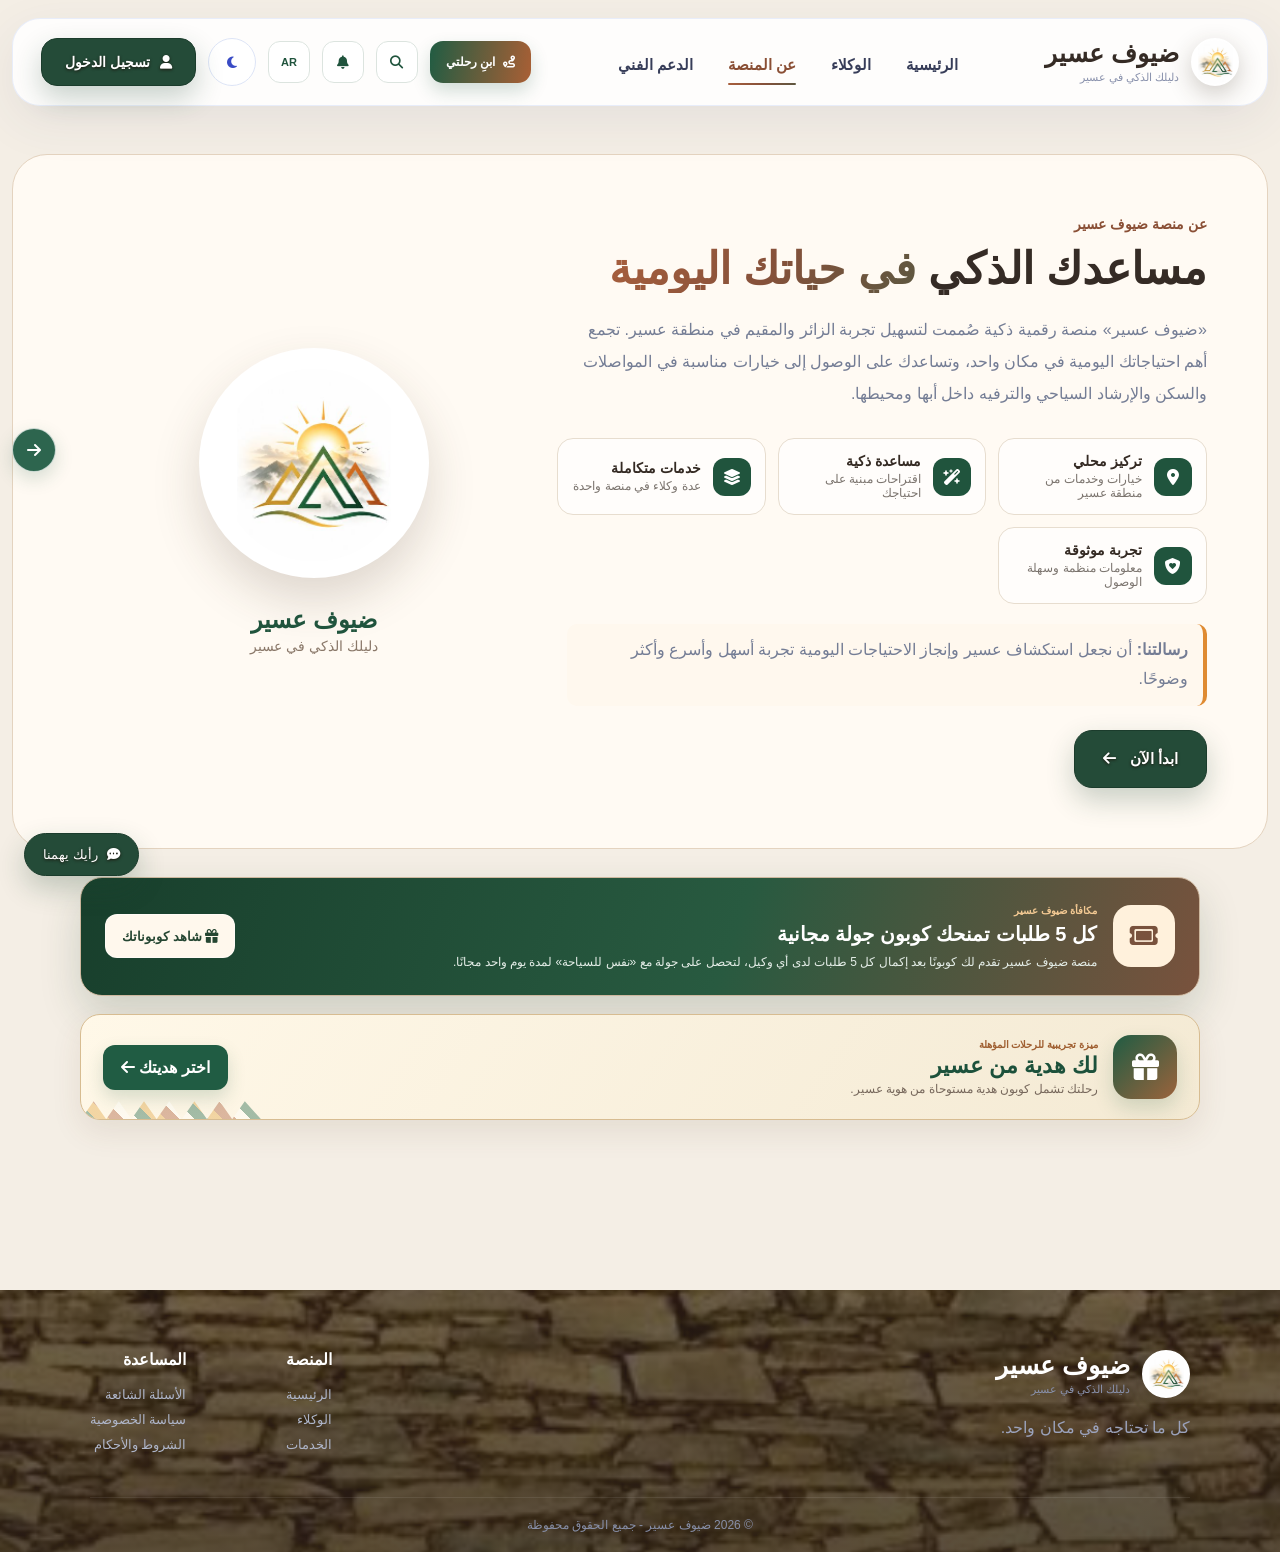
==== commit b12c0950: "Center Asir gift dialog clearly" ====
--- a/about.html
+++ b/about.html
@@ -3,7 +3,7 @@
 <head>
     <meta charset="UTF-8"><meta name="viewport" content="width=device-width, initial-scale=1.0">
     <title>عن المنصة | ضيوف عسير</title>
-    <link rel="stylesheet" href="style.css?v=280">
+    <link rel="stylesheet" href="style.css?v=282">
     <link rel="icon" type="image/png" href="assets/brand/duof-asir-sun-logo.png">
     <link rel="stylesheet" href="https://cdnjs.cloudflare.com/ajax/libs/font-awesome/6.5.2/css/all.min.css">
 </head>
--- a/style.css
+++ b/style.css
@@ -4761,7 +4761,7 @@
 .asir-gift-card>i { display:grid; width:64px; height:64px; place-items:center; border-radius:18px; color:#fff; background:linear-gradient(135deg,#205c43,#9b633c); font-size:27px; box-shadow:0 9px 20px rgba(32,92,67,.18); }
 .asir-gift-card>span { display:grid; gap:3px; }.asir-gift-card small { color:#a06032; font-size:10px; font-weight:900; }.asir-gift-card h3,.asir-gift-card p { margin:0; }.asir-gift-card h3 { color:#1c513b; font-size:22px; }.asir-gift-card p { color:#76675b; font-size:12px; }
 .asir-gift-card>button { min-height:45px; padding:10px 18px; border:0; border-radius:12px; color:#fff; background:#205c43; font:inherit; font-weight:900; cursor:pointer; box-shadow:0 8px 18px rgba(32,92,67,.18); }
-.asir-gift-dialog { width:min(620px,calc(100% - 24px)); padding:0; border:0; border-radius:22px; background:#fffaf3; color:#302821; box-shadow:0 24px 70px rgba(25,40,32,.3); }
+.asir-gift-dialog { position:fixed; inset:50% auto auto 50%; width:min(680px,calc(100% - 32px)); max-height:calc(100dvh - 32px); margin:0; padding:0; overflow:auto; transform:translate(-50%,-50%); border:0; border-radius:22px; background:#fffaf3; color:#302821; box-shadow:0 24px 70px rgba(25,40,32,.3); }
 .asir-gift-dialog::backdrop { background:rgba(20,35,29,.62); backdrop-filter:blur(4px); }
 .asir-gift-wizard { display:grid; gap:16px; padding:22px; direction:rtl; }
 .asir-gift-wizard>header { display:flex; align-items:center; gap:10px; }.asir-gift-wizard>header>i { display:grid; width:46px; height:46px; place-items:center; border-radius:13px; color:#fff; background:#205c43; }.asir-gift-wizard>header>span { display:grid; flex:1; }.asir-gift-wizard>header small { color:#a05f35; font-size:10px; font-weight:900; }.asir-gift-wizard>header strong { font-size:19px; }.asir-gift-wizard>header button { display:grid; width:38px; height:38px; place-items:center; border:1px solid #e2d2bf; border-radius:50%; background:#fff; cursor:pointer; }
@@ -4770,7 +4770,7 @@
 .asir-gift-options { display:grid; grid-template-columns:repeat(3,minmax(0,1fr)); gap:9px; }.asir-gift-options.gift-types { grid-template-columns:repeat(2,minmax(0,1fr)); }.asir-gift-options input { position:absolute; opacity:0; pointer-events:none; }.asir-gift-options label { cursor:pointer; }.asir-gift-options label>span { display:flex; min-height:62px; align-items:center; justify-content:center; gap:7px; padding:10px; border:2px solid #e3d4c2; border-radius:13px; background:#fff; text-align:center; font-size:12px; font-weight:900; }.asir-gift-options input:checked+span { border-color:#205c43; color:#205c43; background:#eaf5ef; box-shadow:0 7px 16px rgba(32,92,67,.1); }
 .asir-gift-select { display:grid; gap:7px; color:#55463c; font-size:12px; font-weight:900; }.asir-gift-select select { min-height:45px; padding:0 12px; border:1px solid #dbc8b3; border-radius:11px; background:#fff; font:inherit; }.asir-gift-wizard fieldset>p { margin:0; padding:11px; border-radius:10px; color:#775720; background:#fff0cb; font-size:10px; line-height:1.7; }
 .asir-gift-agent-suggest { justify-self:start; min-height:38px; padding:8px 12px; border:1px solid #b8d4c4; border-radius:10px; color:#205c43; background:#edf7f1; font:inherit; font-size:10px; font-weight:900; cursor:pointer; }.asir-gift-suggestion-note { padding:9px 11px; border-radius:9px; color:#765721; background:#fff0ca; font-size:9px; line-height:1.6; }
-.asir-gift-error { margin:0; padding:10px; border-radius:10px; color:#962e2e; background:#ffeded; font-size:11px; }.asir-gift-wizard>footer { display:flex; justify-content:flex-end; gap:8px; padding-top:4px; }.asir-gift-wizard>footer button { min-height:43px; padding:9px 18px; border:1px solid #d7c4ae; border-radius:11px; background:#fff; color:#4b3d34; font:inherit; font-weight:900; cursor:pointer; }.asir-gift-wizard>footer #asirGiftNext,.asir-gift-wizard>footer #asirGiftCreate { border-color:#205c43; color:#fff; background:#205c43; }
+.asir-gift-error { margin:0; padding:10px; border-radius:10px; color:#962e2e; background:#ffeded; font-size:11px; }.asir-gift-wizard>footer { display:flex; min-height:0; justify-content:flex-end; gap:8px; margin:0; padding:4px 0 0; background:none; box-shadow:none; }.asir-gift-wizard>footer button { min-height:43px; padding:9px 18px; border:1px solid #d7c4ae; border-radius:11px; background:#fff; color:#4b3d34; font:inherit; font-weight:900; cursor:pointer; }.asir-gift-wizard>footer #asirGiftNext,.asir-gift-wizard>footer #asirGiftCreate { border-color:#205c43; color:#fff; background:#205c43; }
 .asir-gift-coupon { position:relative; overflow:hidden; padding:22px; border:1px solid #d4b47c; border-radius:22px; background:linear-gradient(135deg,#fffaf0,#f3e5c9); box-shadow:0 16px 36px rgba(90,63,32,.13); }.asir-gift-coupon.redeemed { filter:saturate(.72); }
 .asir-gift-coupon>header { display:flex; align-items:center; gap:11px; padding-bottom:14px; border-bottom:1px dashed #c8a975; }.asir-gift-coupon>header>i { display:grid; width:48px; height:48px; place-items:center; border-radius:14px; color:#fff; background:#205c43; font-size:20px; }.asir-gift-coupon>header>span { display:grid; flex:1; }.asir-gift-coupon>header small { color:#9c6238; font-size:9px; }.asir-gift-coupon h3 { margin:0; color:#174c36; font-size:21px; }.asir-gift-coupon>header>b { padding:6px 11px; border-radius:99px; color:#176142; background:#dff2e7; font-size:11px; }.asir-gift-coupon.redeemed>header>b { color:#6e5736; background:#e8ddca; }
 .asir-coupon-body { display:grid; grid-template-columns:minmax(0,1fr) 160px; gap:18px; padding:18px 0; }.asir-coupon-body dl { display:grid; grid-template-columns:repeat(2,minmax(0,1fr)); gap:8px; margin:0; }.asir-coupon-body dl>div { padding:10px; border-radius:11px; background:rgba(255,255,255,.72); }.asir-coupon-body dt { color:#89776a; font-size:9px; }.asir-coupon-body dd { margin:2px 0 0; color:#3e332c; font-size:12px; font-weight:900; }.asir-coupon-body figure { display:grid; place-items:center; gap:5px; margin:0; padding:10px; border:1px solid #ddc59e; border-radius:14px; background:#fff; }.asir-coupon-body figure img { width:125px; height:125px; }.asir-coupon-body figcaption { color:#807269; font-size:8px; text-align:center; }
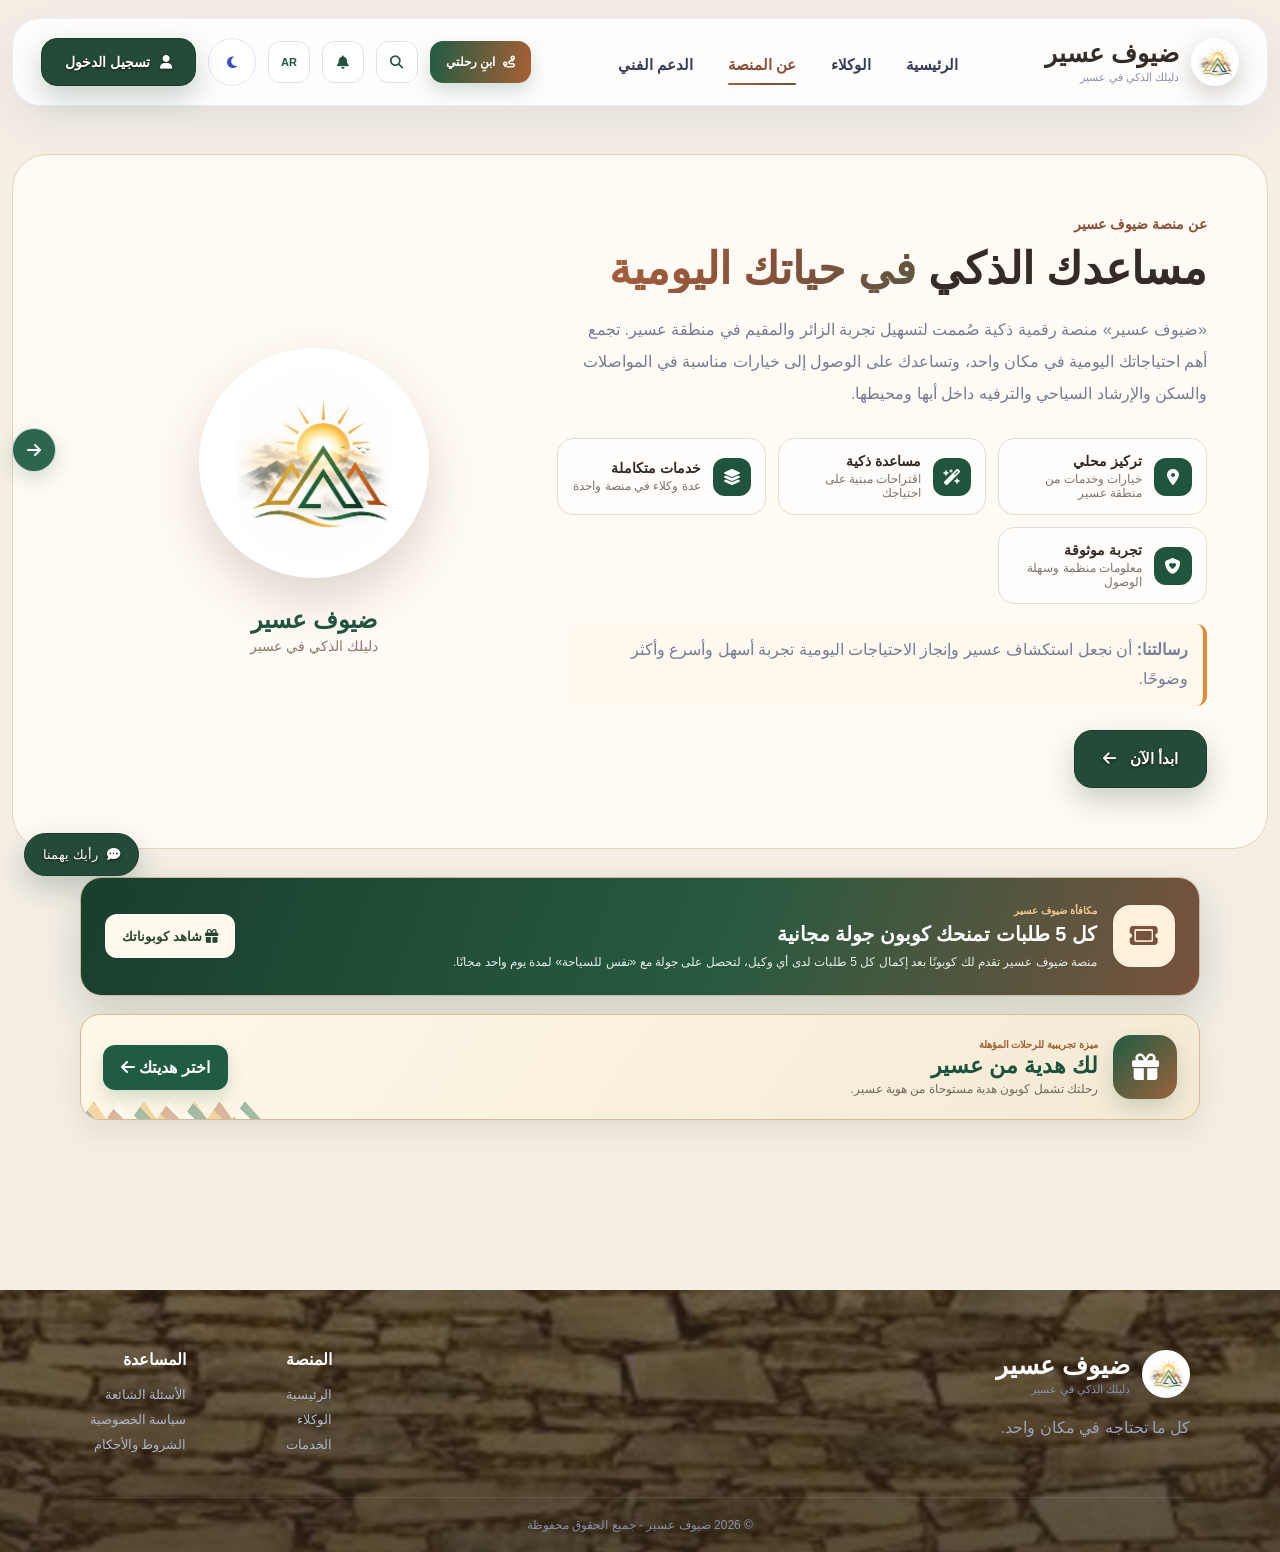
==== commit a1b841f3: "Keep Asir gift only under About coupons" ====
--- a/about.html
+++ b/about.html
@@ -9,6 +9,6 @@
 </head>
 <body class="section-page about-only-page" data-page="about">
     <div class="page-loading"><i class="fa-solid fa-spinner fa-spin"></i><span>جاري فتح معلومات المنصة...</span></div>
-    <script src="section-page.js?v=280"></script>
+    <script src="section-page.js?v=283"></script>
 </body>
 </html>
